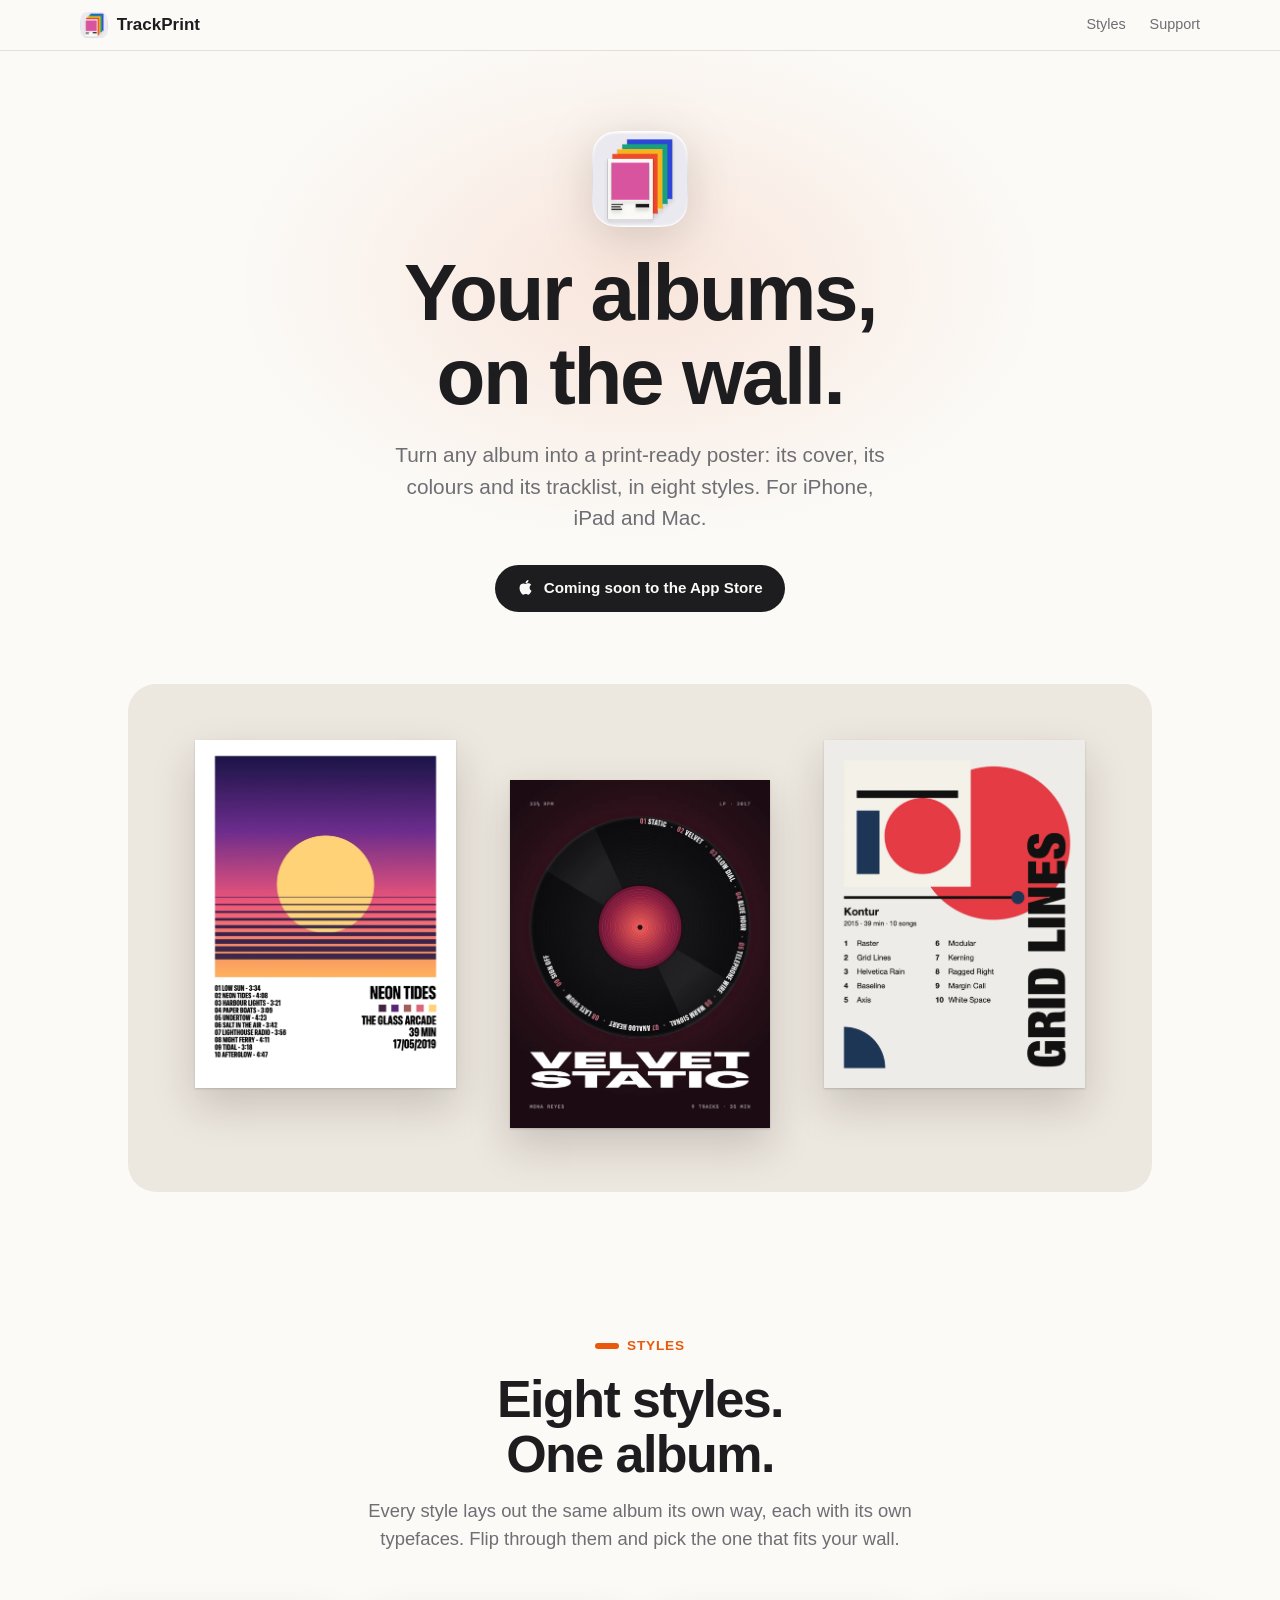
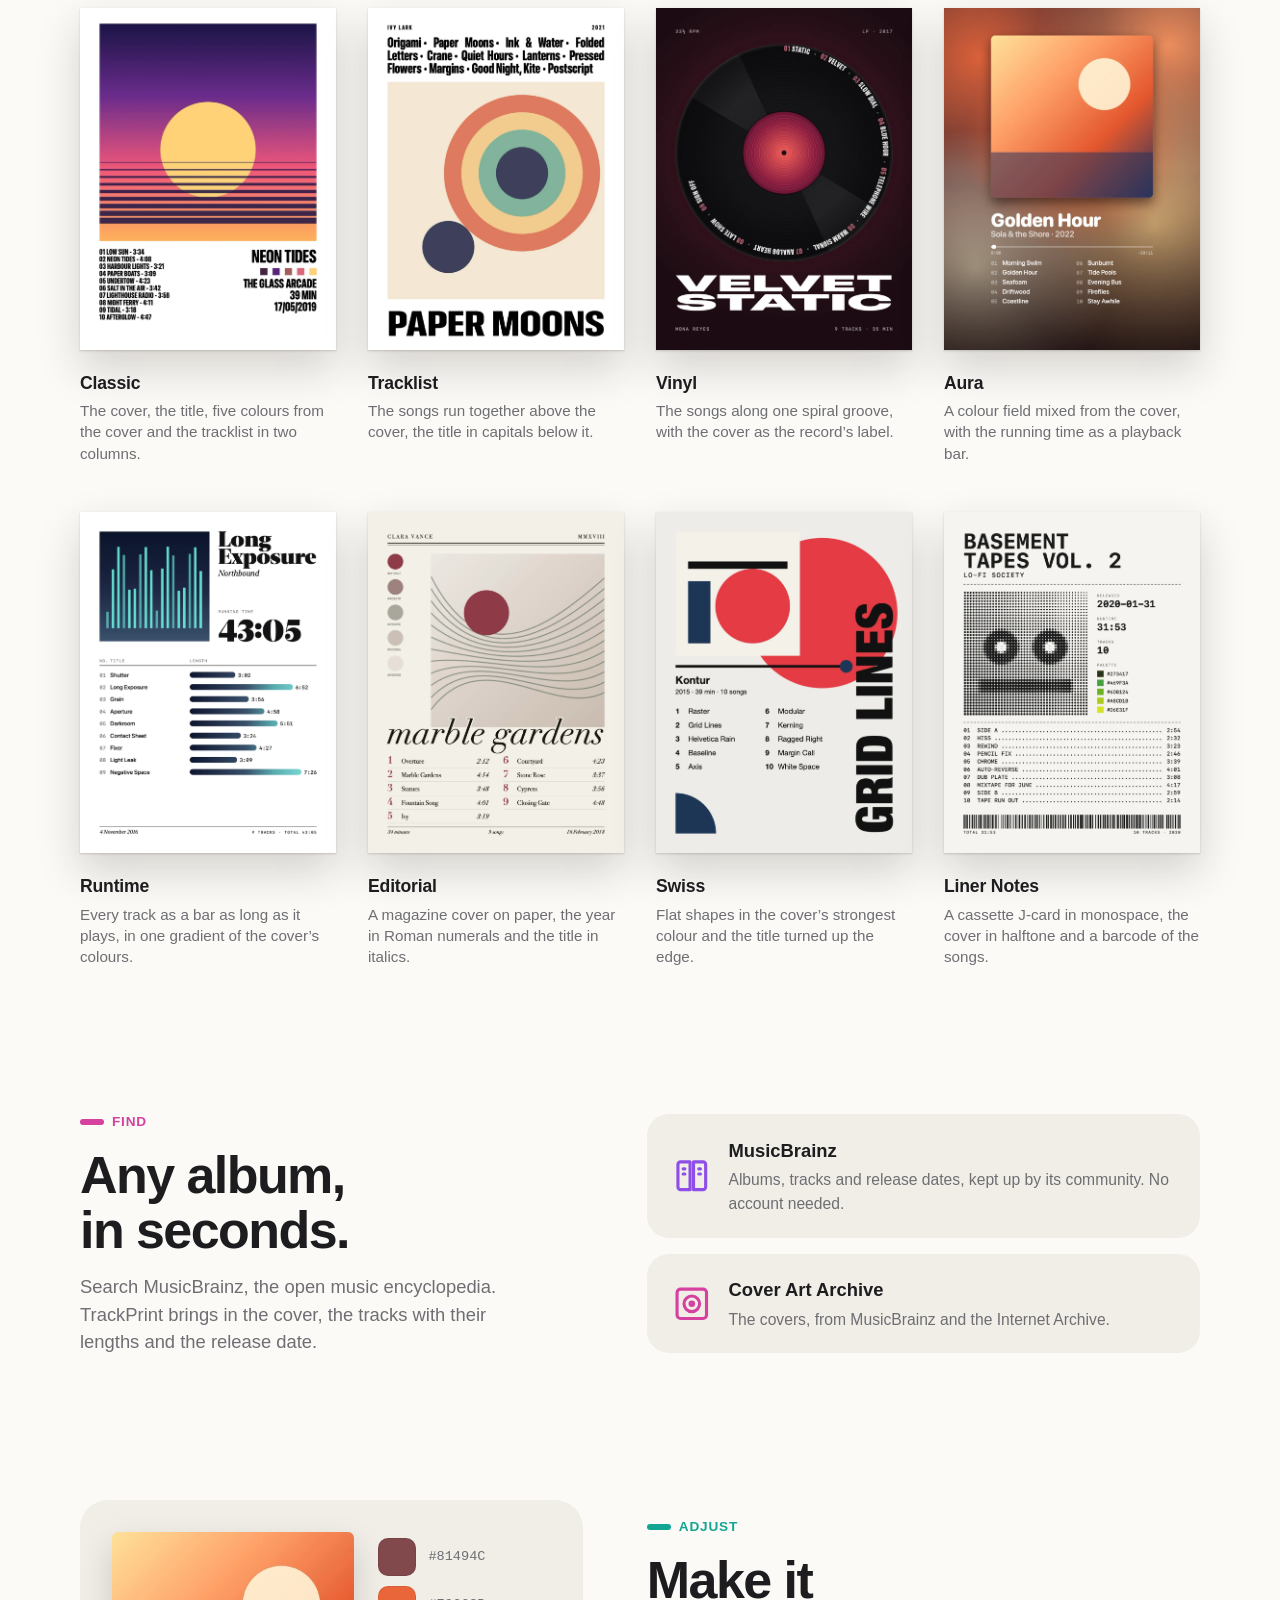
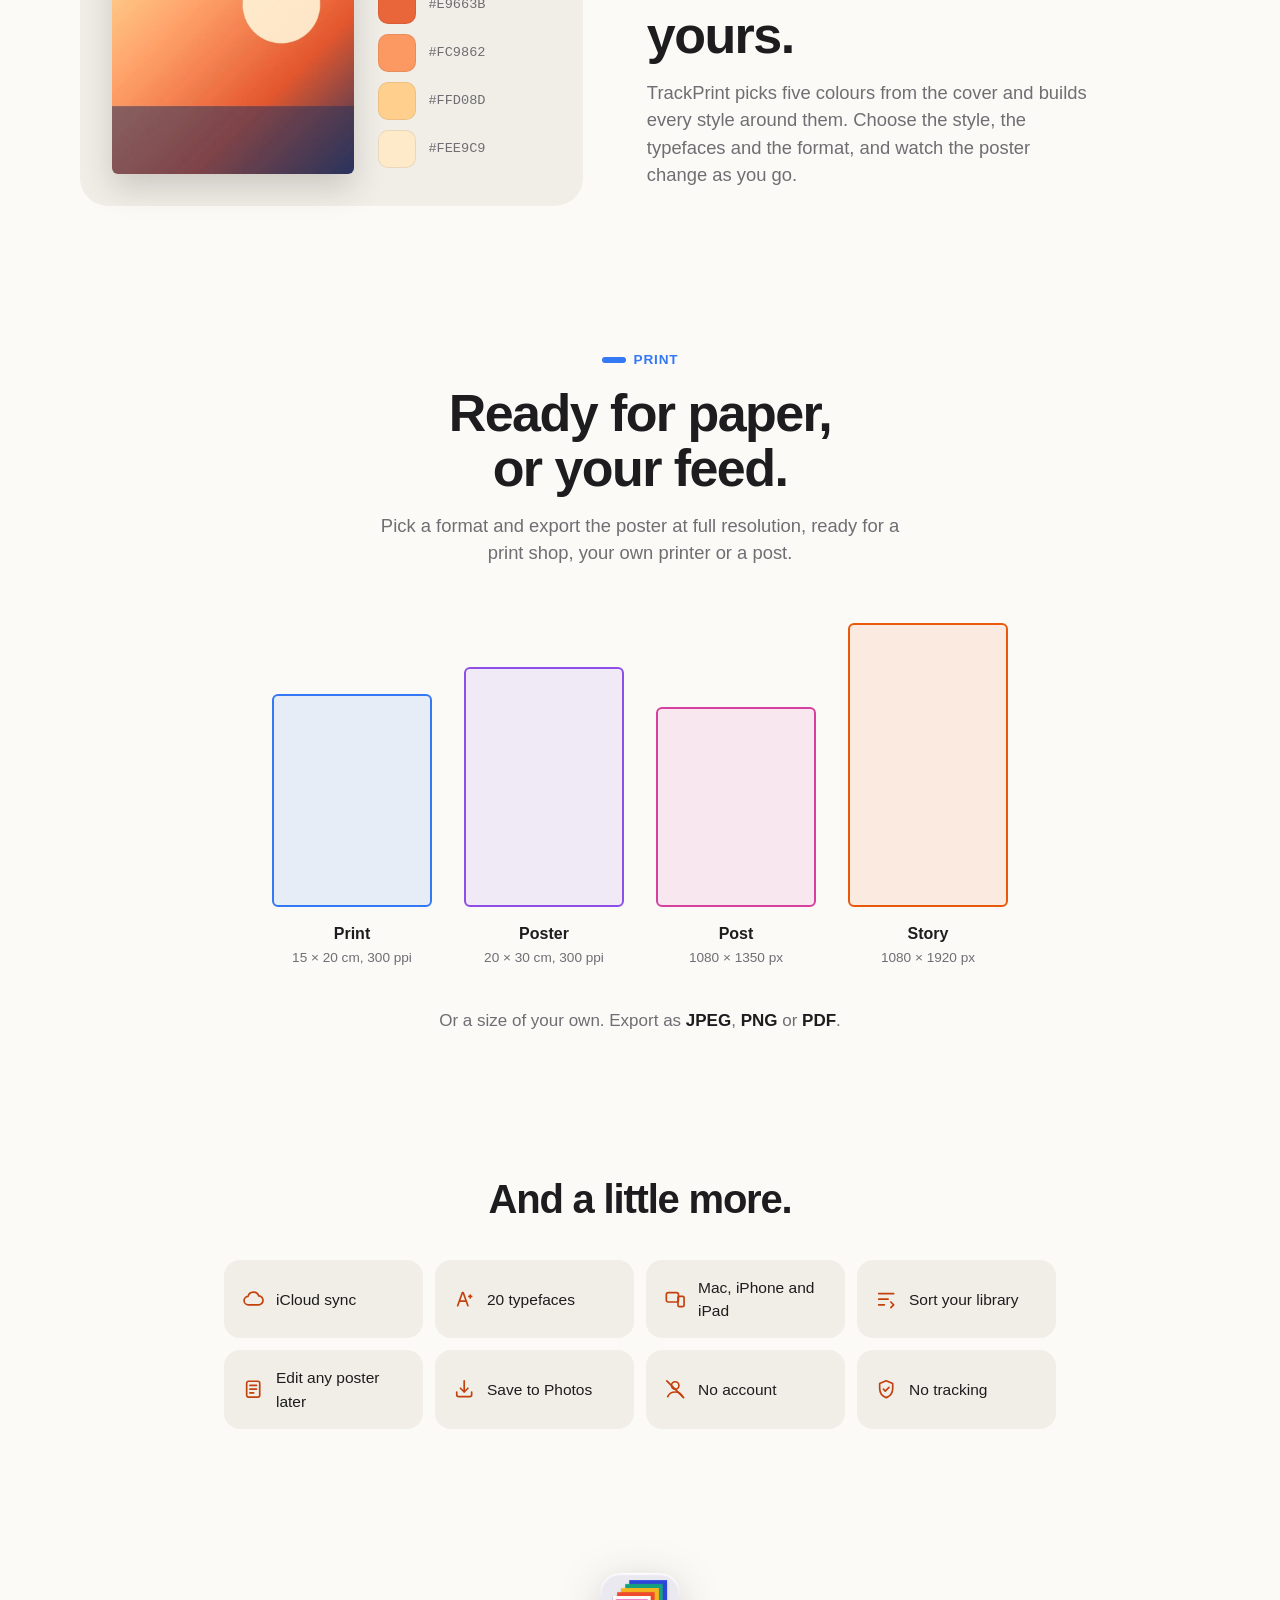
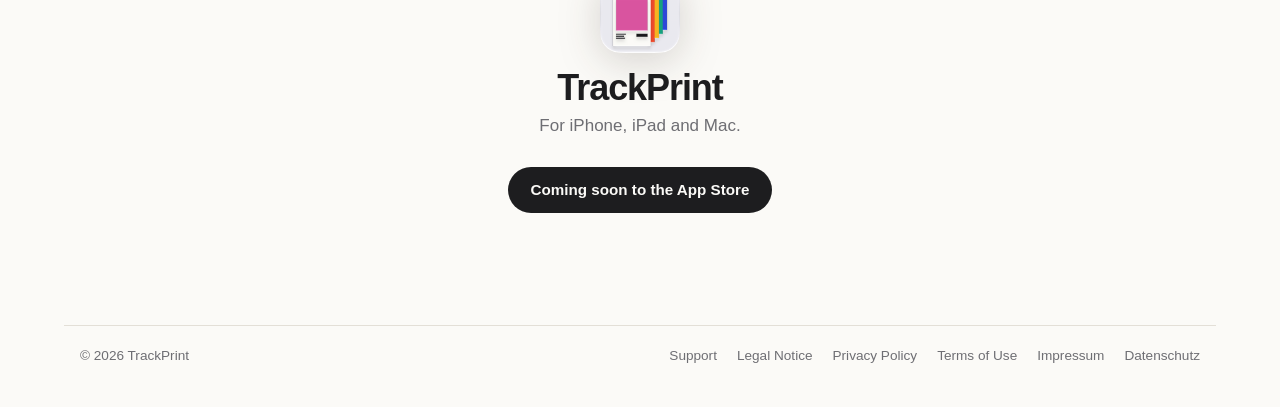
==== index.html @ f02cdf7d "[-] remove Apple Music from the website" ====
<!doctype html>
<html lang="en">
<head>
<meta charset="utf-8">
<meta name="viewport" content="width=device-width, initial-scale=1">
<title>TrackPrint – Album Posters for iPhone, iPad and Mac</title>
<meta name="description" content="TrackPrint turns any album into a print-ready poster: its cover, its colours and its tracklist, in eight styles. For iPhone, iPad and Mac.">
<meta name="theme-color" content="#fbfaf7" media="(prefers-color-scheme: light)">
<meta name="theme-color" content="#0d0c0b" media="(prefers-color-scheme: dark)">
<meta property="og:title" content="TrackPrint – Album Posters">
<meta property="og:description" content="Your favourite albums, on your wall. For iPhone, iPad and Mac.">
<meta property="og:image" content="https://trackprint-music-posters.github.io/trackprint-webpage/images/og-image.jpg">
<meta name="twitter:card" content="summary_large_image">
<link rel="icon" type="image/png" href="favicon.png">
<link rel="apple-touch-icon" href="apple-touch-icon.png">
<link rel="stylesheet" href="style.css">
<script>document.documentElement.classList.add('js');</script>
</head>
<body>
<nav class="topbar">
<div class="topbar-inner">
<a class="brand" href="./"><img src="favicon.png" width="28" height="28" alt="">TrackPrint</a>
<p class="topbar-links">
<a href="#styles">Styles</a>
<a href="support.html">Support</a>
</p>
</div>
</nav>

<header class="hero">
<img class="hero-icon" src="icon-512.png" width="96" height="96" alt="">
<h1>Your albums,<br>on the wall.</h1>
<p class="lede">Turn any album into a print-ready poster: its cover, its colours and its tracklist, in eight styles. For iPhone, iPad and Mac.</p>
<p class="cta"><span class="badge"><svg viewBox="0 0 24 24" aria-hidden="true"><path d="M16.4 12.6c0-2.4 2-3.6 2.1-3.7-1.1-1.7-2.9-1.9-3.5-1.9-1.5-.2-2.9.9-3.7.9-.8 0-1.9-.9-3.2-.8-1.6 0-3.1 1-4 2.4-1.7 3-.4 7.4 1.2 9.8.8 1.2 1.8 2.5 3 2.4 1.2 0 1.7-.8 3.1-.8 1.5 0 1.9.8 3.2.8 1.3 0 2.2-1.2 3-2.4.9-1.4 1.3-2.7 1.3-2.8 0 0-2.5-1-2.5-3.9zM14 5.5c.7-.8 1.1-1.9 1-3-1 0-2.1.7-2.8 1.5-.6.7-1.2 1.8-1 2.9 1 .1 2.1-.6 2.8-1.4z"/></svg>Coming soon to the App Store</span></p>

<div class="wall" aria-label="Three TrackPrint posters on a wall">
<img class="print" src="images/poster-classic.webp" width="1063" height="1417" alt="A Classic poster of the album Neon Tides: the cover, the title, five colours from the cover and the tracklist">
<img class="print" src="images/poster-vinyl.webp" width="1063" height="1417" alt="A Vinyl poster of the album Velvet Static: a record whose groove spells out the songs, the title stretched beneath">
<img class="print" src="images/poster-swiss.webp" width="1063" height="1417" alt="A Swiss poster of the album Grid Lines: flat shapes, the cover and the title turned up the right edge">
</div>
</header>

<main>
<section class="feature wide styles" id="styles" aria-labelledby="styles-title">
<div class="copy reveal">
<p class="eyebrow" style="--c: var(--orange)">Styles</p>
<h2 id="styles-title">Eight styles.<br>One album.</h2>
<p>Every style lays out the same album its own way, each with its own typefaces. Flip through them and pick the one that fits your wall.</p>
</div>
<ul class="reveal">
<li>
<img class="print" src="images/poster-classic.webp" width="1063" height="1417" alt="A Classic poster" loading="lazy">
<h3>Classic</h3>
<p>The cover, the title, five colours from the cover and the tracklist in two columns.</p>
</li>
<li>
<img class="print" src="images/poster-tracklist.webp" width="1063" height="1417" alt="A Tracklist poster" loading="lazy">
<h3>Tracklist</h3>
<p>The songs run together above the cover, the title in capitals below it.</p>
</li>
<li>
<img class="print" src="images/poster-vinyl.webp" width="1063" height="1417" alt="A Vinyl poster" loading="lazy">
<h3>Vinyl</h3>
<p>The songs along one spiral groove, with the cover as the record’s label.</p>
</li>
<li>
<img class="print" src="images/poster-aura.webp" width="1063" height="1417" alt="An Aura poster" loading="lazy">
<h3>Aura</h3>
<p>A colour field mixed from the cover, with the running time as a playback bar.</p>
</li>
<li>
<img class="print" src="images/poster-runtime.webp" width="1063" height="1417" alt="A Runtime poster" loading="lazy">
<h3>Runtime</h3>
<p>Every track as a bar as long as it plays, in one gradient of the cover’s colours.</p>
</li>
<li>
<img class="print" src="images/poster-editorial.webp" width="1063" height="1417" alt="An Editorial poster" loading="lazy">
<h3>Editorial</h3>
<p>A magazine cover on paper, the year in Roman numerals and the title in italics.</p>
</li>
<li>
<img class="print" src="images/poster-swiss.webp" width="1063" height="1417" alt="A Swiss poster" loading="lazy">
<h3>Swiss</h3>
<p>Flat shapes in the cover’s strongest colour and the title turned up the edge.</p>
</li>
<li>
<img class="print" src="images/poster-liner-notes.webp" width="1063" height="1417" alt="A Liner Notes poster" loading="lazy">
<h3>Liner Notes</h3>
<p>A cassette J-card in monospace, the cover in halftone and a barcode of the songs.</p>
</li>
</ul>
</section>

<section class="feature split">
<div class="copy reveal">
<p class="eyebrow" style="--c: var(--pink)">Find</p>
<h2>Any album,<br>in seconds.</h2>
<p>Search MusicBrainz, the open music encyclopedia. TrackPrint brings in the cover, the tracks with their lengths and the release date.</p>
</div>
<div class="sources reveal">
<div class="source" style="--c: var(--purple)">
<svg viewBox="0 0 24 24" aria-hidden="true"><path d="M4 5.5A1.5 1.5 0 0 1 5.5 4H11v16H5.5A1.5 1.5 0 0 1 4 18.5zM13 4h5.5A1.5 1.5 0 0 1 20 5.5v13a1.5 1.5 0 0 1-1.5 1.5H13z"/><path d="M7 8h1M7 11h1M16 8h1M16 11h1"/></svg>
<h3>MusicBrainz</h3>
<p>Albums, tracks and release dates, kept up by its community. No account needed.</p>
</div>
<div class="source" style="--c: var(--pink)">
<svg viewBox="0 0 24 24" aria-hidden="true"><rect x="3.5" y="3.5" width="17" height="17" rx="2"/><circle cx="12" cy="12" r="4.5"/><circle cx="12" cy="12" r="1"/></svg>
<h3>Cover Art Archive</h3>
<p>The covers, from MusicBrainz and the Internet Archive.</p>
</div>
</div>
</section>

<section class="feature split reverse">
<div class="copy reveal">
<p class="eyebrow" style="--c: var(--teal)">Adjust</p>
<h2>Make it<br>yours.</h2>
<p>TrackPrint picks five colours from the cover and builds every style around them. Choose the style, the typefaces and the format, and watch the poster change as you go.</p>
</div>
<div class="palette reveal">
<img src="images/cover-golden-hour.webp" width="720" height="720" alt="The cover of the album Golden Hour: a sun over a sunset gradient" loading="lazy">
<ul aria-label="The five colours picked from the cover">
<li style="--s: #81494C">#81494C</li>
<li style="--s: #E9663B">#E9663B</li>
<li style="--s: #FC9862">#FC9862</li>
<li style="--s: #FFD08D">#FFD08D</li>
<li style="--s: #FEE9C9">#FEE9C9</li>
</ul>
</div>
</section>

<section class="feature wide" aria-labelledby="print-title">
<div class="copy reveal">
<p class="eyebrow" style="--c: var(--blue)">Print</p>
<h2 id="print-title">Ready for paper,<br>or your feed.</h2>
<p>Pick a format and export the poster at full resolution, ready for a print shop, your own printer or a post.</p>
</div>
<ul class="formats reveal">
<li style="--c: var(--blue)"><span class="frame" style="aspect-ratio: 3 / 4"></span><h3>Print</h3><p>15 × 20 cm, 300 ppi</p></li>
<li style="--c: var(--purple)"><span class="frame" style="aspect-ratio: 2 / 3"></span><h3>Poster</h3><p>20 × 30 cm, 300 ppi</p></li>
<li style="--c: var(--pink)"><span class="frame" style="aspect-ratio: 4 / 5"></span><h3>Post</h3><p>1080 × 1350 px</p></li>
<li style="--c: var(--orange)"><span class="frame" style="aspect-ratio: 9 / 16"></span><h3>Story</h3><p>1080 × 1920 px</p></li>
</ul>
<p class="exports reveal">Or a size of your own. Export as <strong>JPEG</strong>, <strong>PNG</strong> or <strong>PDF</strong>.</p>
</section>

<section class="more reveal" aria-labelledby="more-title">
<h2 id="more-title">And a little more.</h2>
<ul>
<li><svg viewBox="0 0 24 24" aria-hidden="true"><path d="M7 18a4.5 4.5 0 0 1-.5-9A6 6 0 0 1 18 8.5a4.5 4.5 0 0 1-.5 9.5z"/></svg>iCloud sync</li>
<li><svg viewBox="0 0 24 24" aria-hidden="true"><path d="M5 19 10 5h1l5 14M7 14h7M17 9h3M18.5 7.5v3"/></svg>20 typefaces</li>
<li><svg viewBox="0 0 24 24" aria-hidden="true"><rect x="2.5" y="5" width="13" height="10" rx="2"/><rect x="15" y="9" width="6.5" height="11" rx="1.5"/></svg>Mac, iPhone and iPad</li>
<li><svg viewBox="0 0 24 24" aria-hidden="true"><path d="M4 6h16M4 12h10M4 18h6"/><path d="m17 15 3 3-3 3"/></svg>Sort your library</li>
<li><svg viewBox="0 0 24 24" aria-hidden="true"><rect x="5" y="3.5" width="14" height="17" rx="2"/><path d="M8.5 8h7M8.5 12h7M8.5 16h4"/></svg>Edit any poster later</li>
<li><svg viewBox="0 0 24 24" aria-hidden="true"><path d="M12 3v12m0 0-4-4m4 4 4-4M4 15v3a2 2 0 0 0 2 2h12a2 2 0 0 0 2-2v-3"/></svg>Save to Photos</li>
<li><svg viewBox="0 0 24 24" aria-hidden="true"><circle cx="12" cy="8" r="4"/><path d="M4 20c1.5-3.5 4.5-5 8-5s6.5 1.5 8 5"/><path d="m3 3 18 18"/></svg>No account</li>
<li><svg viewBox="0 0 24 24" aria-hidden="true"><path d="M12 3 5 6v5c0 4.5 3 8.5 7 10 4-1.5 7-5.5 7-10V6z"/><path d="m9 12 2 2 4-4"/></svg>No tracking</li>
</ul>
</section>

<section class="closing reveal">
<img src="icon-512.png" width="80" height="80" alt="">
<h2>TrackPrint</h2>
<p>For iPhone, iPad and Mac.</p>
<p class="cta"><span class="badge">Coming soon to the App Store</span></p>
</section>
</main>

<footer>
<p>© 2026 TrackPrint</p>
<p>
<a href="support.html">Support</a>
<a href="https://trackprint-music-posters.github.io/trackprint-legal-docs/impressum.en.html">Legal Notice</a>
<a href="https://trackprint-music-posters.github.io/trackprint-legal-docs/datenschutzerklaerung.en.html">Privacy Policy</a>
<a href="https://trackprint-music-posters.github.io/trackprint-legal-docs/nutzungsbedingungen.en.html">Terms of Use</a>
<a href="https://trackprint-music-posters.github.io/trackprint-legal-docs/impressum.de.html" lang="de">Impressum</a>
<a href="https://trackprint-music-posters.github.io/trackprint-legal-docs/datenschutzerklaerung.de.html" lang="de">Datenschutz</a>
</p>
</footer>

<script>
// Fades each section in as it scrolls into view. Without JS everything is
// simply visible; reduced motion is handled in the stylesheet.
if ('IntersectionObserver' in window) {
    const observer = new IntersectionObserver((entries) => {
        for (const entry of entries) {
            if (entry.isIntersecting) {
                entry.target.classList.add('shown');
                observer.unobserve(entry.target);
            }
        }
    }, { rootMargin: '0px 0px -8% 0px' });
    document.querySelectorAll('.reveal').forEach((el) => observer.observe(el));
} else {
    document.querySelectorAll('.reveal').forEach((el) => el.classList.add('shown'));
}
</script>
</body>
</html>
---- style.css ----
:root {
    color-scheme: light dark;
    --text: #1d1d1f;
    --muted: #6e6e73;
    --bg: #fbfaf7;
    --surface: #f1eee8;
    --card: #ffffff;
    --rule: #e3dfd7;
    --accent: #c2410c;
    --accent-text: #ffffff;
    --glow: rgb(236 120 70 / 0.16);
    --bar: rgb(251 250 247 / 0.72);
    --wall: #ece7df;
    --shadow: rgb(40 30 20 / 0.18);
    --green: #248a3d;
    --red: #e5484d;
    --orange: #e8590c;
    --pink: #d6409f;
    --blue: #3478f6;
    --teal: #12a594;
    --purple: #8e4ee8;
}

@media (prefers-color-scheme: dark) {
    :root {
        --text: #f5f5f7;
        --muted: #9a9aa0;
        --bg: #0d0c0b;
        --surface: #1b1a18;
        --card: #232220;
        --rule: #2d2b28;
        --accent: #ff8a4c;
        --accent-text: #1a0d05;
        --glow: rgb(255 138 76 / 0.14);
        --bar: rgb(13 12 11 / 0.72);
        --wall: #181715;
        --shadow: rgb(0 0 0 / 0.55);
        --green: #3dd168;
    }
}

* {
    box-sizing: border-box;
}

html {
    -webkit-text-size-adjust: 100%;
    scroll-behavior: smooth;
    scroll-padding-top: 4rem;
}

body {
    margin: 0;
    background: var(--bg);
    color: var(--text);
    font: 17px/1.5 -apple-system, BlinkMacSystemFont, "SF Pro Text", "Helvetica Neue", Helvetica,
        Arial, sans-serif;
    -webkit-font-smoothing: antialiased;
    overflow-wrap: break-word;
    overflow-x: clip;
}

a {
    color: var(--accent);
    text-decoration: none;
}

a:hover {
    text-decoration: underline;
}

img {
    max-width: 100%;
    height: auto;
}

h1,
h2 {
    font-family: -apple-system, BlinkMacSystemFont, "SF Pro Display", "Helvetica Neue", Helvetica,
        Arial, sans-serif;
    letter-spacing: -0.03em;
    line-height: 1.05;
    font-weight: 700;
}

/* Top bar */

.topbar {
    position: sticky;
    top: 0;
    z-index: 10;
    background: var(--bar);
    -webkit-backdrop-filter: saturate(180%) blur(20px);
    backdrop-filter: saturate(180%) blur(20px);
    border-bottom: 1px solid var(--rule);
}

.topbar-inner {
    max-width: 72rem;
    margin: 0 auto;
    padding: 0.7rem 16px;
    display: flex;
    align-items: center;
    justify-content: space-between;
}

.brand {
    display: flex;
    align-items: center;
    gap: 0.55rem;
    color: var(--text);
    font-weight: 600;
}

.brand:hover {
    text-decoration: none;
}

.topbar-links {
    display: flex;
    gap: 1.5rem;
    margin: 0;
    font-size: 0.9rem;
}

.topbar-links a {
    color: var(--muted);
}

.topbar-links a:hover {
    color: var(--text);
    text-decoration: none;
}

/* Hero */

.hero {
    position: relative;
    text-align: center;
    padding: 5rem 16px 0;
    max-width: 72rem;
    margin: 0 auto;
}

.hero::before {
    content: "";
    position: absolute;
    inset: -4rem 0 auto;
    height: 46rem;
    background: radial-gradient(50% 50% at 50% 40%, var(--glow), transparent 70%);
    z-index: -1;
    pointer-events: none;
}

.hero-icon {
    display: block;
    margin: 0 auto 1.5rem;
    width: 96px;
    height: 96px;
    filter: drop-shadow(0 10px 24px var(--shadow));
}

.hero h1 {
    font-size: clamp(2.6rem, 8vw, 5rem);
    margin: 0;
}

.lede {
    max-width: 32rem;
    margin: 1.25rem auto 0;
    font-size: clamp(1.1rem, 2.4vw, 1.3rem);
    color: var(--muted);
}

.cta {
    margin: 2rem 0 0;
}

.badge {
    display: inline-flex;
    align-items: center;
    gap: 0.5rem;
    padding: 0.75rem 1.4rem;
    border-radius: 999px;
    background: var(--text);
    color: var(--bg);
    font-weight: 600;
    font-size: 0.95rem;
}

.badge svg {
    width: 1.15rem;
    height: 1.15rem;
    fill: currentColor;
    margin-top: -2px;
}

/* A poster as a print: a thin paper edge and a shadow on the wall. */

.print {
    display: block;
    width: 100%;
    aspect-ratio: 3 / 4;
    box-shadow: 0 1px 2px var(--shadow), 0 18px 40px var(--shadow);
}

/* The hero's wall: three posters hung side by side. */

.wall {
    position: relative;
    margin: 4.5rem auto 0;
    max-width: 64rem;
    padding: 3.5rem 6% 4rem;
    border-radius: 28px;
    background: var(--wall);
    display: grid;
    grid-template-columns: repeat(3, 1fr);
    gap: 6%;
    align-items: start;
}

.wall .print:nth-child(2) {
    margin-top: 2.5rem;
}

/* Sections */

main {
    max-width: 72rem;
    margin: 0 auto;
    padding: 0 16px;
}

.feature {
    padding: 9rem 0 0;
}

.copy h2 {
    font-size: clamp(2rem, 5vw, 3.25rem);
    margin: 0;
}

.copy p {
    margin: 1rem 0 0;
    font-size: 1.15rem;
    color: var(--muted);
    max-width: 28rem;
}

.copy .eyebrow {
    display: flex;
    align-items: center;
    gap: 0.5rem;
    margin: 0 0 1rem;
    font-size: 0.85rem;
    font-weight: 600;
    letter-spacing: 0.06em;
    text-transform: uppercase;
    color: var(--c);
}

.eyebrow::before {
    content: "";
    width: 1.5rem;
    height: 0.4rem;
    border-radius: 999px;
    background: var(--c);
}

.split {
    display: grid;
    grid-template-columns: 1fr 1.1fr;
    align-items: center;
    gap: 4rem;
}

.split.reverse .copy {
    order: 2;
}

.wide {
    text-align: center;
}

.wide .copy p {
    max-width: 34rem;
    margin-left: auto;
    margin-right: auto;
}

.wide .eyebrow {
    justify-content: center;
}

/* Styles: every style as a poster, with its name and what it is. */

.styles ul {
    list-style: none;
    margin: 3.5rem 0 0;
    padding: 0;
    display: grid;
    grid-template-columns: repeat(4, 1fr);
    gap: 3rem 2rem;
    text-align: left;
}

.styles h3 {
    margin: 1.25rem 0 0.25rem;
    font-size: 1.1rem;
    letter-spacing: -0.01em;
}

.styles li p {
    margin: 0;
    color: var(--muted);
    font-size: 0.95rem;
    line-height: 1.4;
}

/* Find: where the albums and their covers come from, as cards. */

.sources {
    display: grid;
    gap: 1rem;
}

.source {
    display: grid;
    grid-template-columns: auto 1fr;
    gap: 0.25rem 1rem;
    align-items: center;
    padding: 1.4rem 1.5rem;
    border-radius: 22px;
    background: var(--surface);
}

.source svg {
    grid-row: span 2;
    width: 2.6rem;
    height: 2.6rem;
    fill: none;
    stroke: var(--c);
    stroke-width: 1.8;
    stroke-linecap: round;
    stroke-linejoin: round;
}

.source h3 {
    margin: 0;
    font-size: 1.15rem;
}

.source p {
    margin: 0;
    color: var(--muted);
    font-size: 0.98rem;
}

/* Colours: a cover and the five swatches picked from it. */

.palette {
    display: grid;
    grid-template-columns: 1.4fr 1fr;
    gap: 1.5rem;
    align-items: center;
    padding: 2rem;
    border-radius: 28px;
    background: var(--surface);
}

.palette img {
    display: block;
    width: 100%;
    border-radius: 6px;
    box-shadow: 0 14px 32px var(--shadow);
}

.palette ul {
    list-style: none;
    margin: 0;
    padding: 0;
    display: grid;
    gap: 0.6rem;
}

.palette li {
    display: flex;
    align-items: center;
    gap: 0.75rem;
    font: 0.85rem/1 ui-monospace, "SF Mono", Menlo, monospace;
    color: var(--muted);
}

.palette li::before {
    content: "";
    width: 2.4rem;
    height: 2.4rem;
    border-radius: 10px;
    background: var(--s);
    box-shadow: inset 0 0 0 1px rgb(0 0 0 / 0.08);
}

/* Print: the formats as outlines at their real proportions. */

.formats {
    list-style: none;
    margin: 3.5rem auto 0;
    padding: 0;
    max-width: 52rem;
    display: flex;
    justify-content: center;
    align-items: flex-end;
    gap: 2rem;
}

.formats li {
    flex: 1;
    max-width: 10rem;
    text-align: center;
}

.formats .frame {
    display: block;
    width: 100%;
    border: 2px solid var(--c);
    border-radius: 6px;
    background: color-mix(in srgb, var(--c) 10%, transparent);
}

.formats h3 {
    margin: 0.9rem 0 0.15rem;
    font-size: 1rem;
}

.formats p {
    margin: 0;
    font-size: 0.85rem;
    color: var(--muted);
}

.exports {
    margin: 2.5rem 0 0;
    color: var(--muted);
}

.exports strong {
    color: var(--text);
}

/* And more */

.more {
    padding: 9rem 0 0;
    text-align: center;
}

.more h2 {
    font-size: clamp(1.8rem, 4vw, 2.5rem);
    margin: 0 0 2.5rem;
}

.more ul {
    list-style: none;
    margin: 0 auto;
    padding: 0;
    max-width: 52rem;
    display: grid;
    grid-template-columns: repeat(4, 1fr);
    gap: 0.75rem;
}

.more li {
    display: flex;
    align-items: center;
    gap: 0.75rem;
    padding: 1rem 1.1rem;
    border-radius: 16px;
    background: var(--surface);
    font-weight: 500;
    font-size: 0.97rem;
    text-align: left;
}

.more svg {
    flex: none;
    width: 1.4rem;
    height: 1.4rem;
    fill: none;
    stroke: var(--accent);
    stroke-width: 1.8;
    stroke-linecap: round;
    stroke-linejoin: round;
}

/* Closing */

.closing {
    text-align: center;
    padding: 9rem 0 7rem;
}

.closing img {
    display: block;
    margin: 0 auto 1rem;
    filter: drop-shadow(0 8px 20px var(--shadow));
}

.closing h2 {
    font-size: 2.25rem;
    margin: 0;
}

.closing p {
    margin: 0.4rem 0 0;
    color: var(--muted);
}

.closing .cta {
    margin-top: 1.75rem;
}

/* Scroll reveal */

.js .reveal {
    opacity: 0;
    transform: translateY(28px);
    transition: opacity 0.8s ease, transform 0.8s cubic-bezier(0.2, 0.7, 0.2, 1);
}

.js .reveal.shown {
    opacity: 1;
    transform: none;
}

@media (prefers-reduced-motion: reduce) {
    html {
        scroll-behavior: auto;
    }

    .js .reveal {
        opacity: 1;
        transform: none;
        transition: none;
    }
}

/* Narrow screens */

@media (max-width: 900px) {
    .styles ul {
        grid-template-columns: repeat(2, 1fr);
        gap: 2.5rem 1.25rem;
    }

    .more ul {
        grid-template-columns: repeat(2, 1fr);
    }
}

@media (max-width: 760px) {
    .hero {
        padding-top: 3.5rem;
    }

    .wall {
        margin-top: 3rem;
        padding: 2rem 5% 2.5rem;
        gap: 5%;
        border-radius: 20px;
    }

    .wall .print:nth-child(2) {
        margin-top: 1.25rem;
    }

    .feature {
        padding-top: 6rem;
    }

    .split {
        grid-template-columns: 1fr;
        gap: 3rem;
        text-align: center;
    }

    .split .copy p {
        margin-left: auto;
        margin-right: auto;
    }

    .split .eyebrow {
        justify-content: center;
    }

    .split.reverse .copy {
        order: 0;
    }

    .source,
    .palette {
        text-align: left;
    }

    .palette {
        padding: 1.25rem;
        gap: 1rem;
    }

    .formats {
        gap: 0.9rem;
    }

    .more {
        padding-top: 6rem;
    }

    .closing {
        padding: 6rem 0 5rem;
    }
}

/* Footer */

footer {
    max-width: 72rem;
    margin: 0 auto;
    display: flex;
    flex-wrap: wrap;
    justify-content: space-between;
    gap: 0.5rem 1.5rem;
    border-top: 1px solid var(--rule);
    padding: 1.25rem 16px 2.5rem;
    font-size: 0.85rem;
    color: var(--muted);
}

footer p {
    margin: 0;
    display: flex;
    flex-wrap: wrap;
    gap: 0.25rem 1.25rem;
}

footer a {
    color: var(--muted);
}

footer a:hover {
    color: var(--text);
}

/* Support page */

main.narrow {
    max-width: 38rem;
    padding-top: 1.5rem;
    padding-bottom: 4rem;
}

nav.back {
    font-size: 0.9rem;
    margin-bottom: 2rem;
}

main.narrow h1 {
    font-size: 2.2rem;
    margin: 0 0 0.5rem;
}

main.narrow h2 {
    font-size: 1.5rem;
    margin: 3rem 0 1rem;
}

.lede-left {
    color: var(--muted);
    margin: 0 0 1.5rem;
}

.faq details {
    border-bottom: 1px solid var(--rule);
}

.faq details:first-child {
    border-top: 1px solid var(--rule);
}

.faq summary {
    cursor: pointer;
    padding: 0.9rem 1.75rem 0.9rem 0;
    font-weight: 600;
    list-style: none;
    position: relative;
}

.faq summary::-webkit-details-marker {
    display: none;
}

.faq summary::after {
    content: "+";
    position: absolute;
    right: 0.25rem;
    top: 0.8rem;
    color: var(--muted);
    font-weight: 400;
    font-size: 1.2rem;
}

.faq details[open] summary::after {
    content: "−";
}

.faq details p {
    margin: 0 0 1.1rem;
    color: var(--muted);
}

form label {
    display: block;
    font-weight: 600;
    font-size: 0.95rem;
    margin: 1.25rem 0 0.4rem;
}

form input[type="text"],
form textarea {
    display: block;
    width: 100%;
    font: inherit;
    color: var(--text);
    background: var(--surface);
    border: 1px solid var(--rule);
    border-radius: 10px;
    padding: 0.6rem 0.75rem;
}

form input[type="text"]:focus,
form textarea:focus {
    outline: 2px solid var(--accent);
    outline-offset: -1px;
}

form textarea {
    resize: vertical;
}

.hint {
    margin: 0.5rem 0 0;
    font-size: 0.85rem;
    color: var(--muted);
}

.segmented {
    display: inline-flex;
    border: 0;
    padding: 3px;
    margin: 0;
    background: var(--surface);
    border-radius: 10px;
}

.segmented legend {
    position: absolute;
    width: 1px;
    height: 1px;
    overflow: hidden;
    clip: rect(0 0 0 0);
}

.segmented label {
    margin: 0;
    padding: 0.4rem 1rem;
    border-radius: 8px;
    font-weight: 500;
    cursor: pointer;
}

.segmented input {
    position: absolute;
    opacity: 0;
}

.segmented label:has(input:checked) {
    background: var(--card);
    box-shadow: 0 1px 3px rgb(0 0 0 / 0.15);
}

.segmented label:has(input:focus-visible) {
    outline: 2px solid var(--accent);
}

.trap {
    position: absolute;
    left: -10000px;
}

#status {
    min-height: 1.5rem;
    margin: 1.25rem 0 0.75rem;
    font-size: 0.95rem;
    color: var(--muted);
}

#status.error {
    color: var(--red);
}

#status.ok {
    color: var(--green);
}

form button {
    font: inherit;
    font-weight: 600;
    color: var(--accent-text);
    background: var(--accent);
    border: 0;
    border-radius: 999px;
    padding: 0.6rem 1.75rem;
    cursor: pointer;
}

form button:disabled {
    opacity: 0.5;
    cursor: default;
}
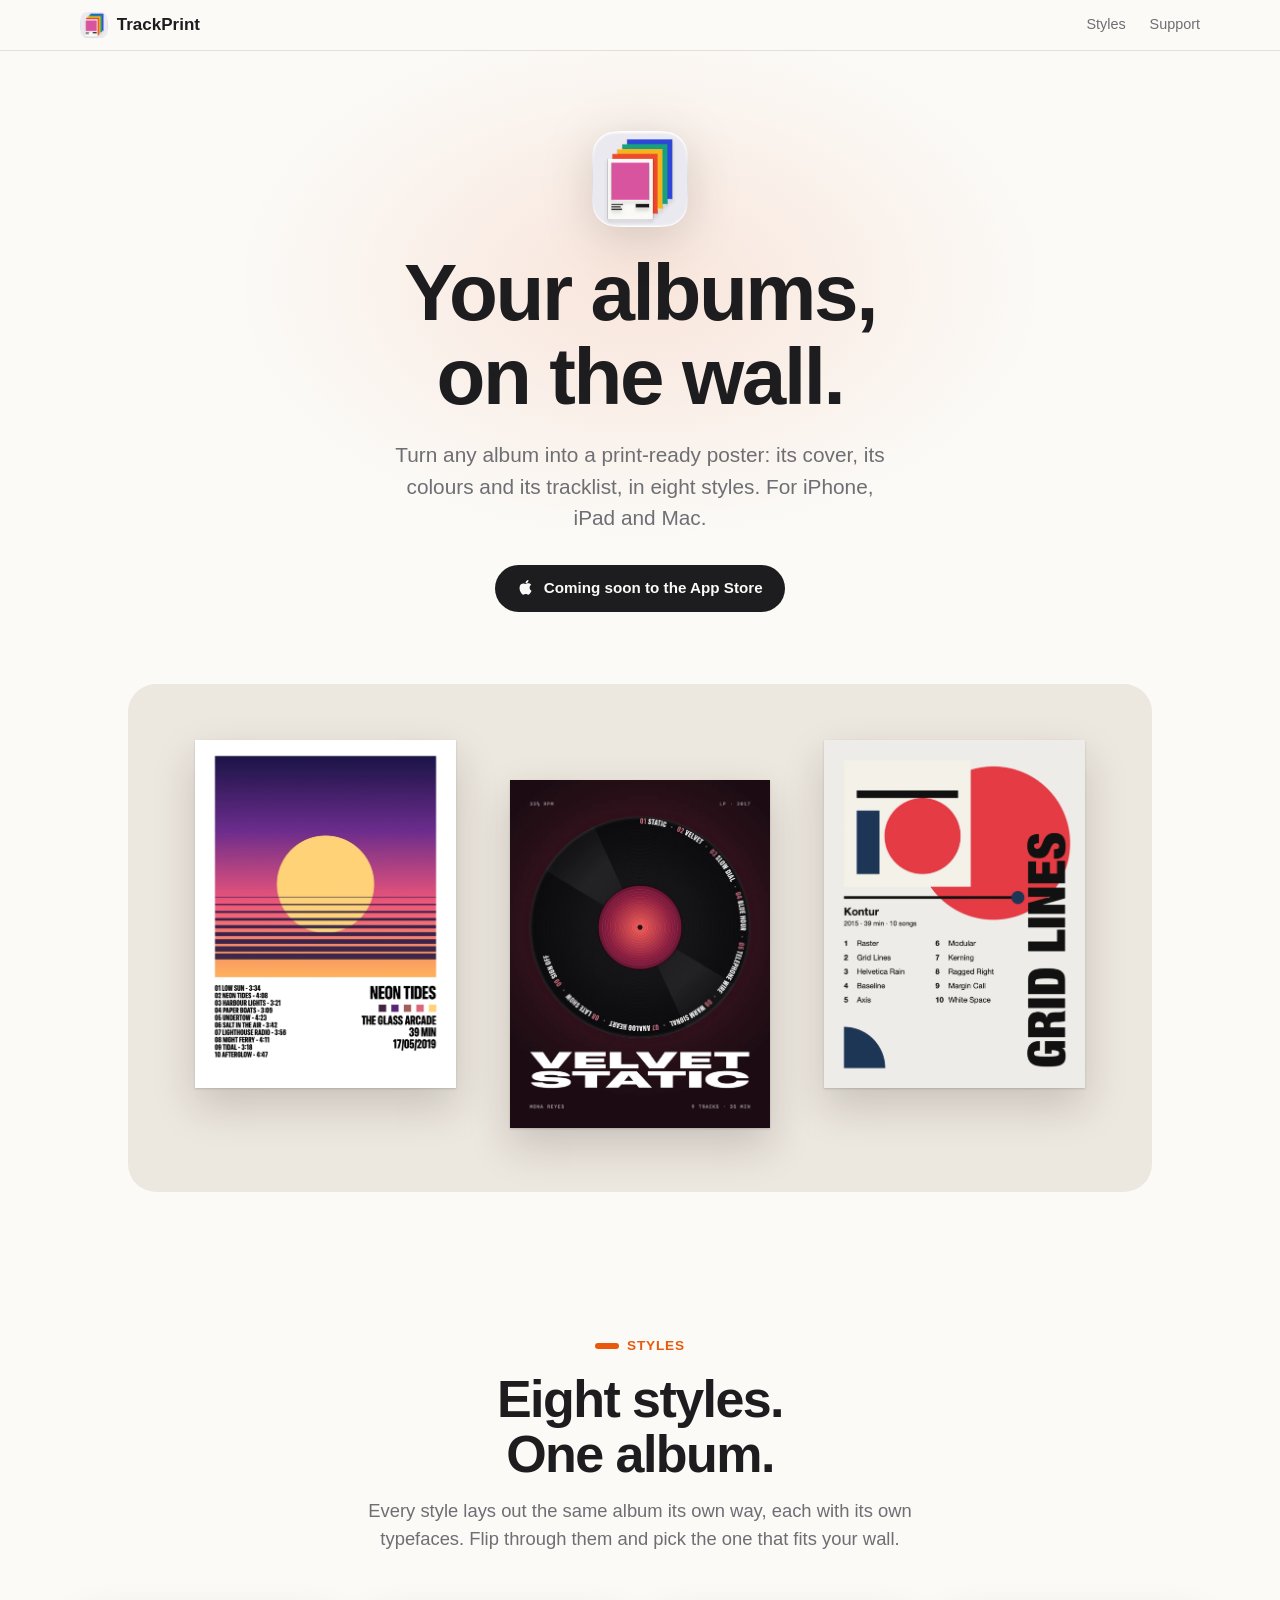
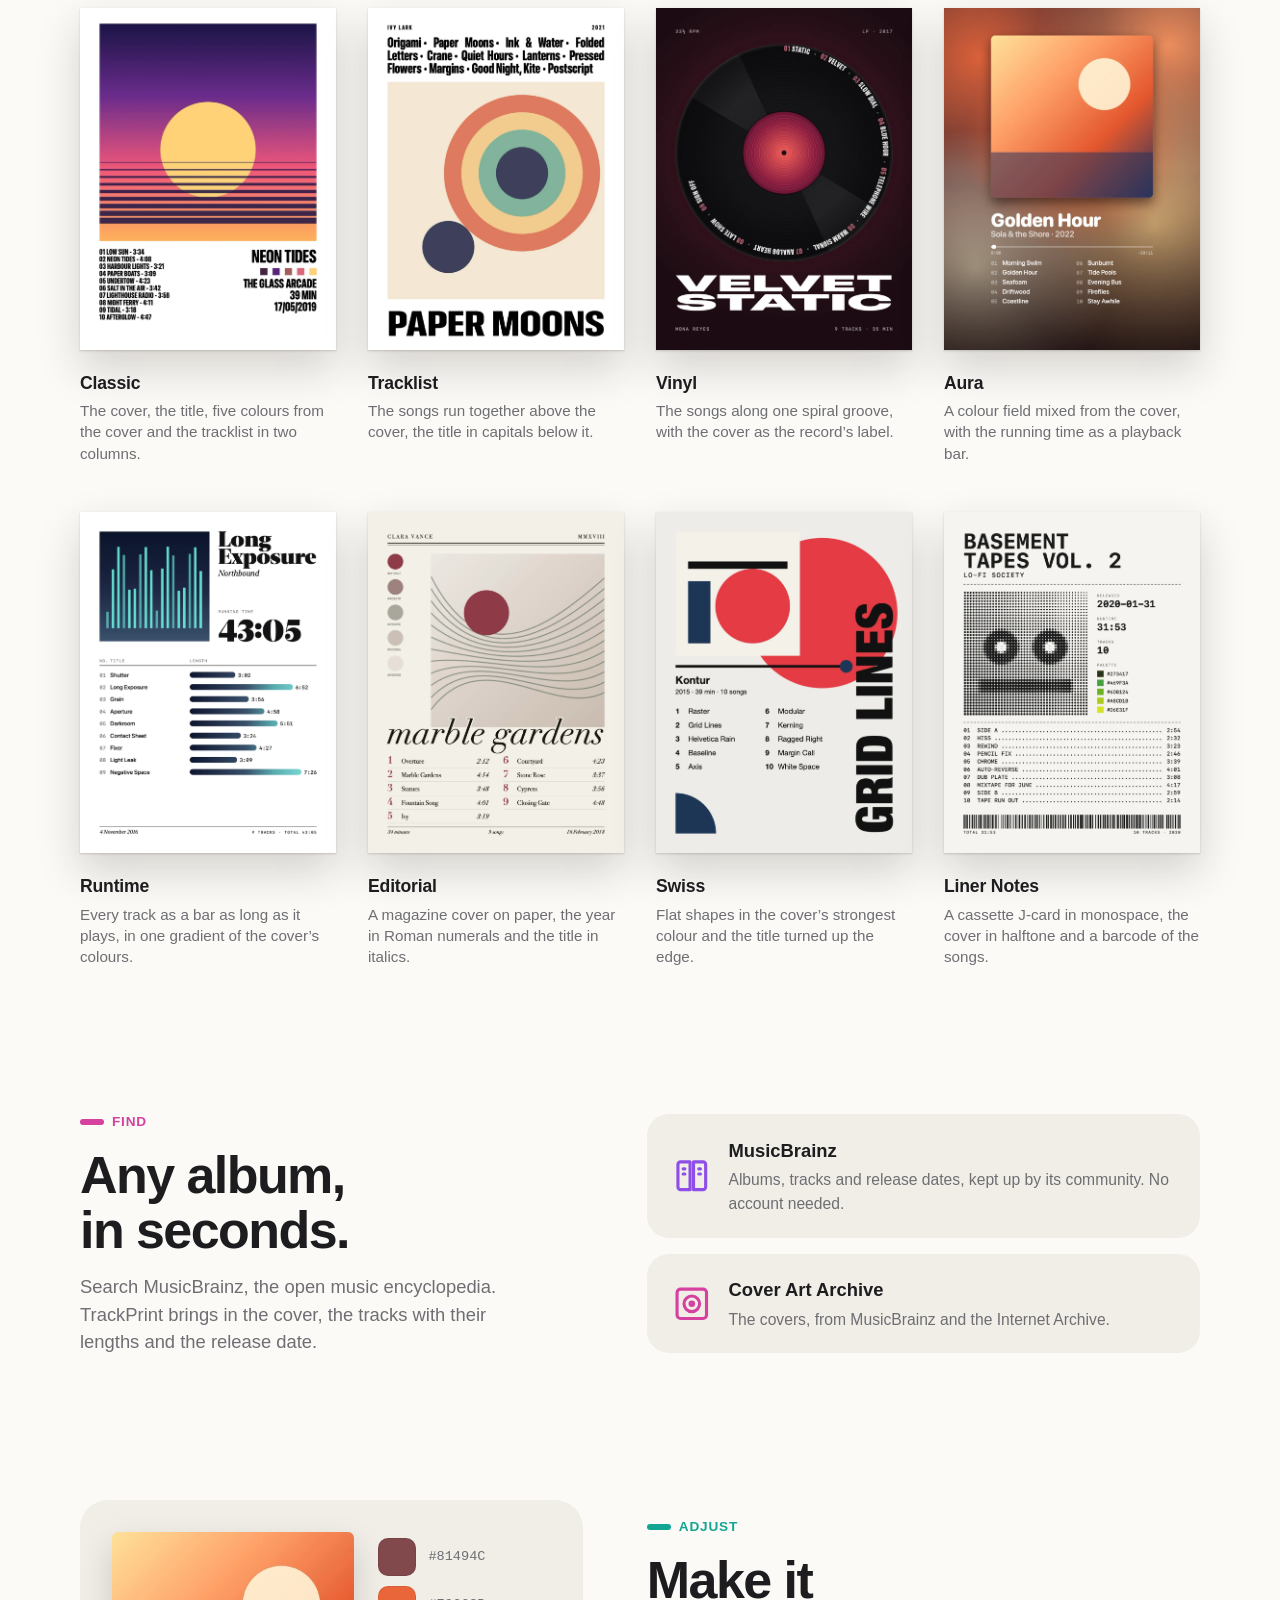
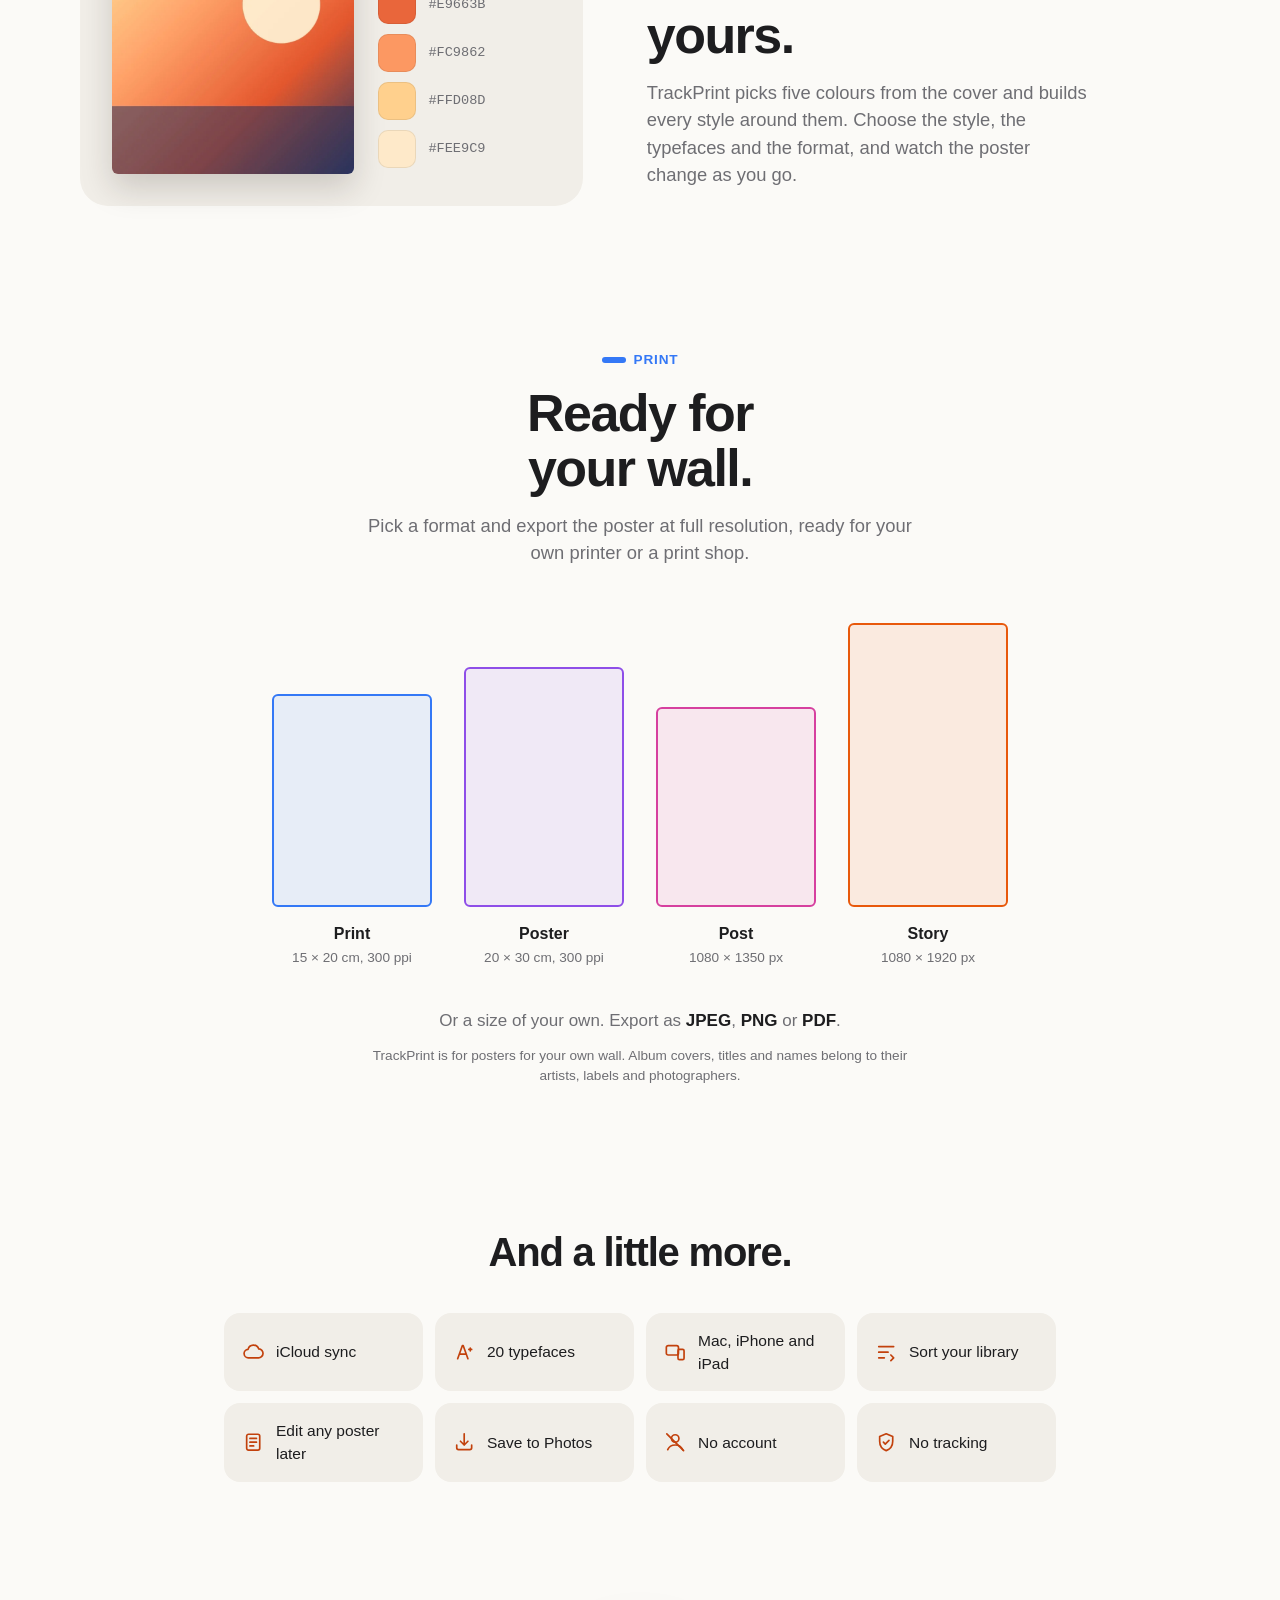
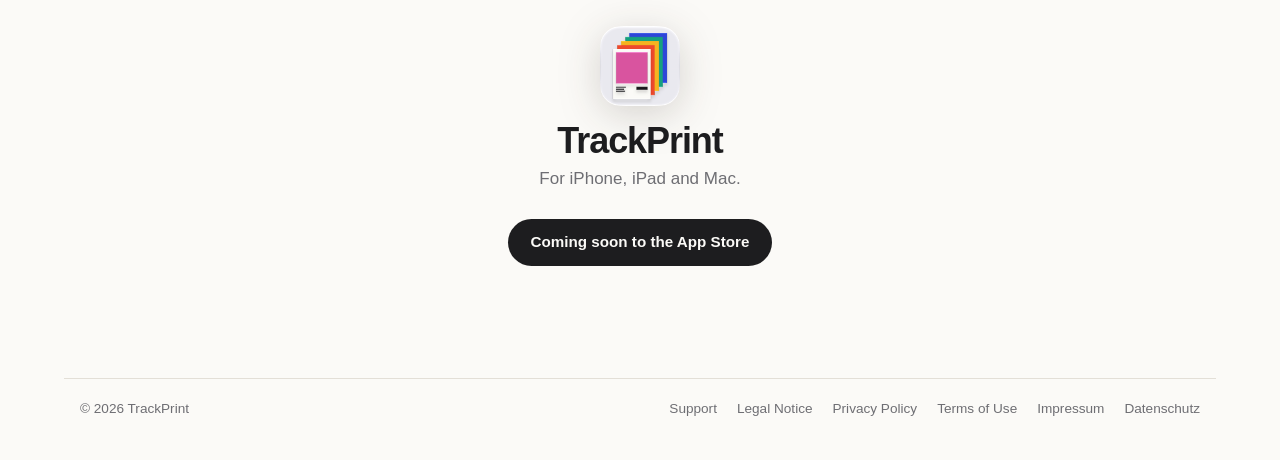
==== commit 2e7b29be: "[#] word the website for posters on your own wall" ====
--- a/index.html
+++ b/index.html
@@ -132,8 +132,8 @@
 <section class="feature wide" aria-labelledby="print-title">
 <div class="copy reveal">
 <p class="eyebrow" style="--c: var(--blue)">Print</p>
-<h2 id="print-title">Ready for paper,<br>or your feed.</h2>
-<p>Pick a format and export the poster at full resolution, ready for a print shop, your own printer or a post.</p>
+<h2 id="print-title">Ready for<br>your wall.</h2>
+<p>Pick a format and export the poster at full resolution, ready for your own printer or a print shop.</p>
 </div>
 <ul class="formats reveal">
 <li style="--c: var(--blue)"><span class="frame" style="aspect-ratio: 3 / 4"></span><h3>Print</h3><p>15 × 20 cm, 300 ppi</p></li>
@@ -142,6 +142,7 @@
 <li style="--c: var(--orange)"><span class="frame" style="aspect-ratio: 9 / 16"></span><h3>Story</h3><p>1080 × 1920 px</p></li>
 </ul>
 <p class="exports reveal">Or a size of your own. Export as <strong>JPEG</strong>, <strong>PNG</strong> or <strong>PDF</strong>.</p>
+<p class="fineprint reveal">TrackPrint is for posters for your own wall. Album covers, titles and names belong to their artists, labels and photographers.</p>
 </section>
 
 <section class="more reveal" aria-labelledby="more-title">
--- a/style.css
+++ b/style.css
@@ -447,6 +447,13 @@
     color: var(--text);
 }
 
+.fineprint {
+    margin: 0.75rem auto 0;
+    max-width: 34rem;
+    font-size: 0.85rem;
+    color: var(--muted);
+}
+
 /* And more */
 
 .more {
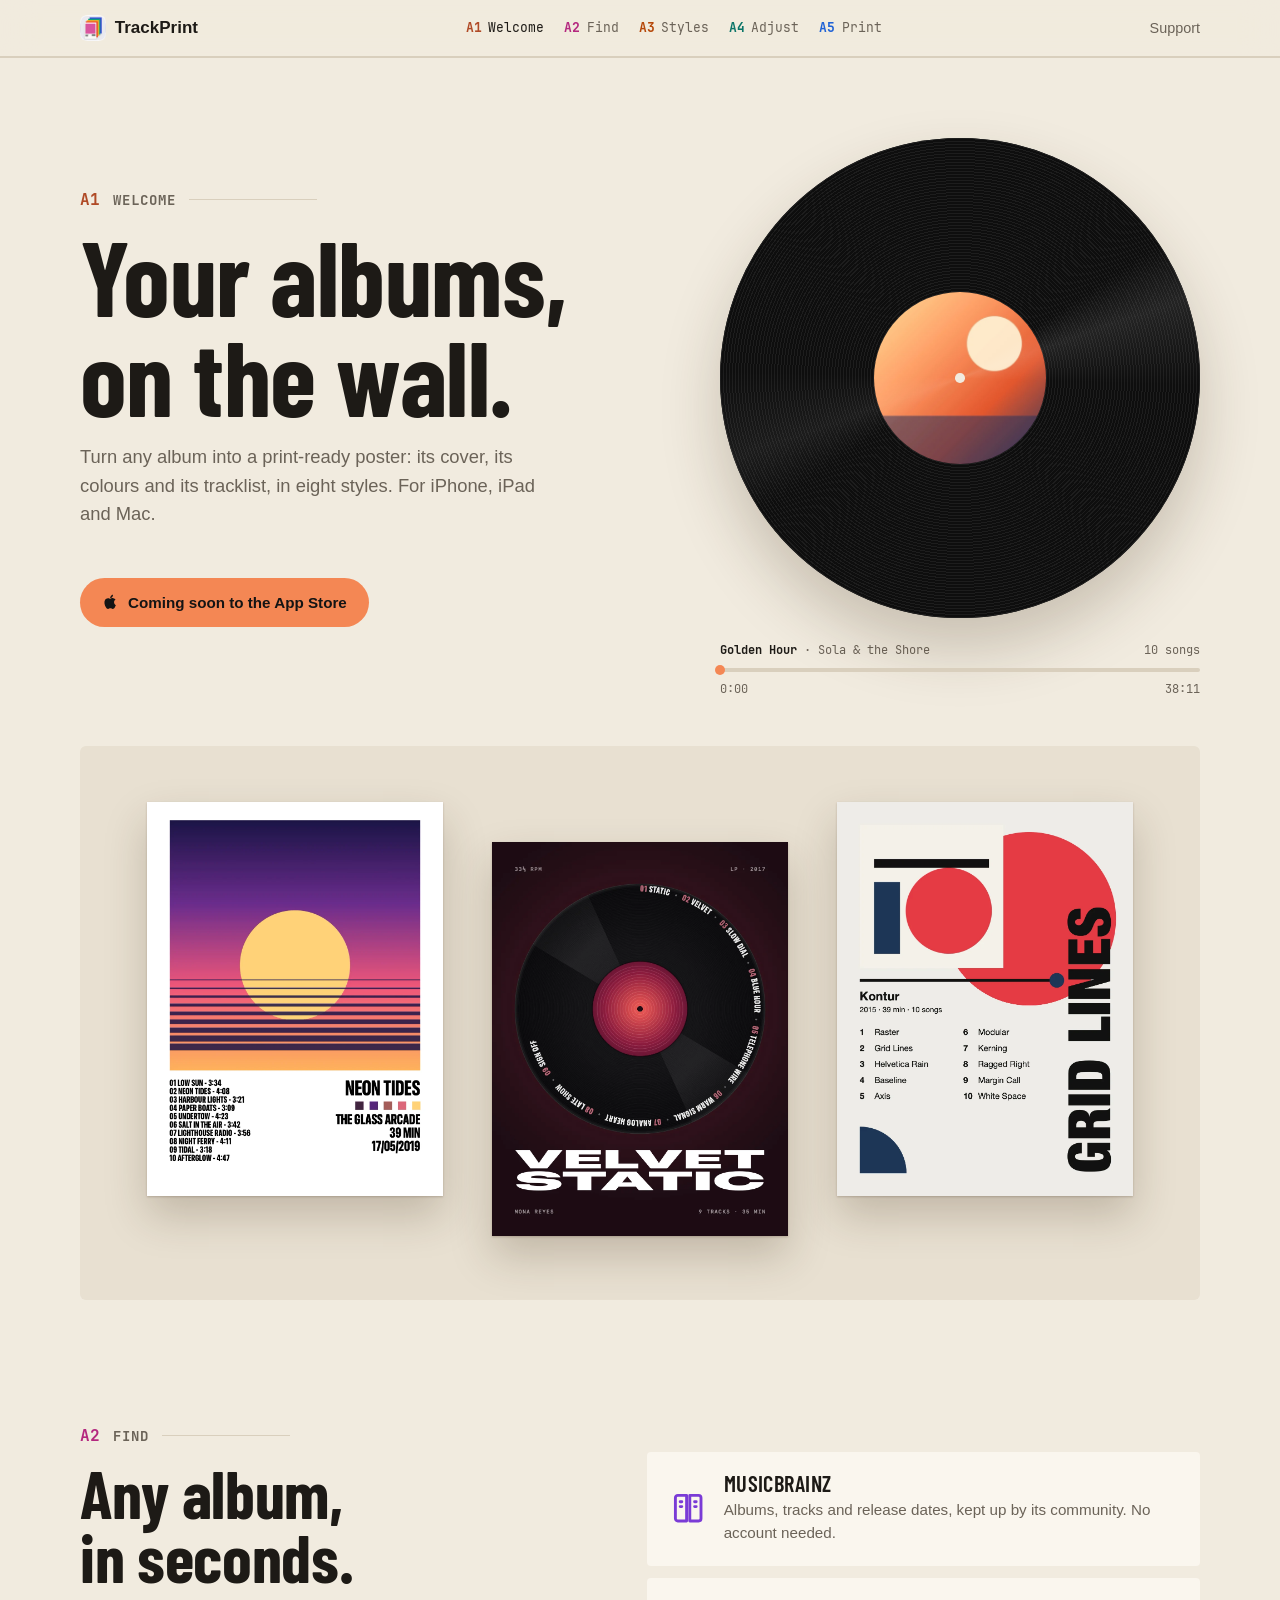
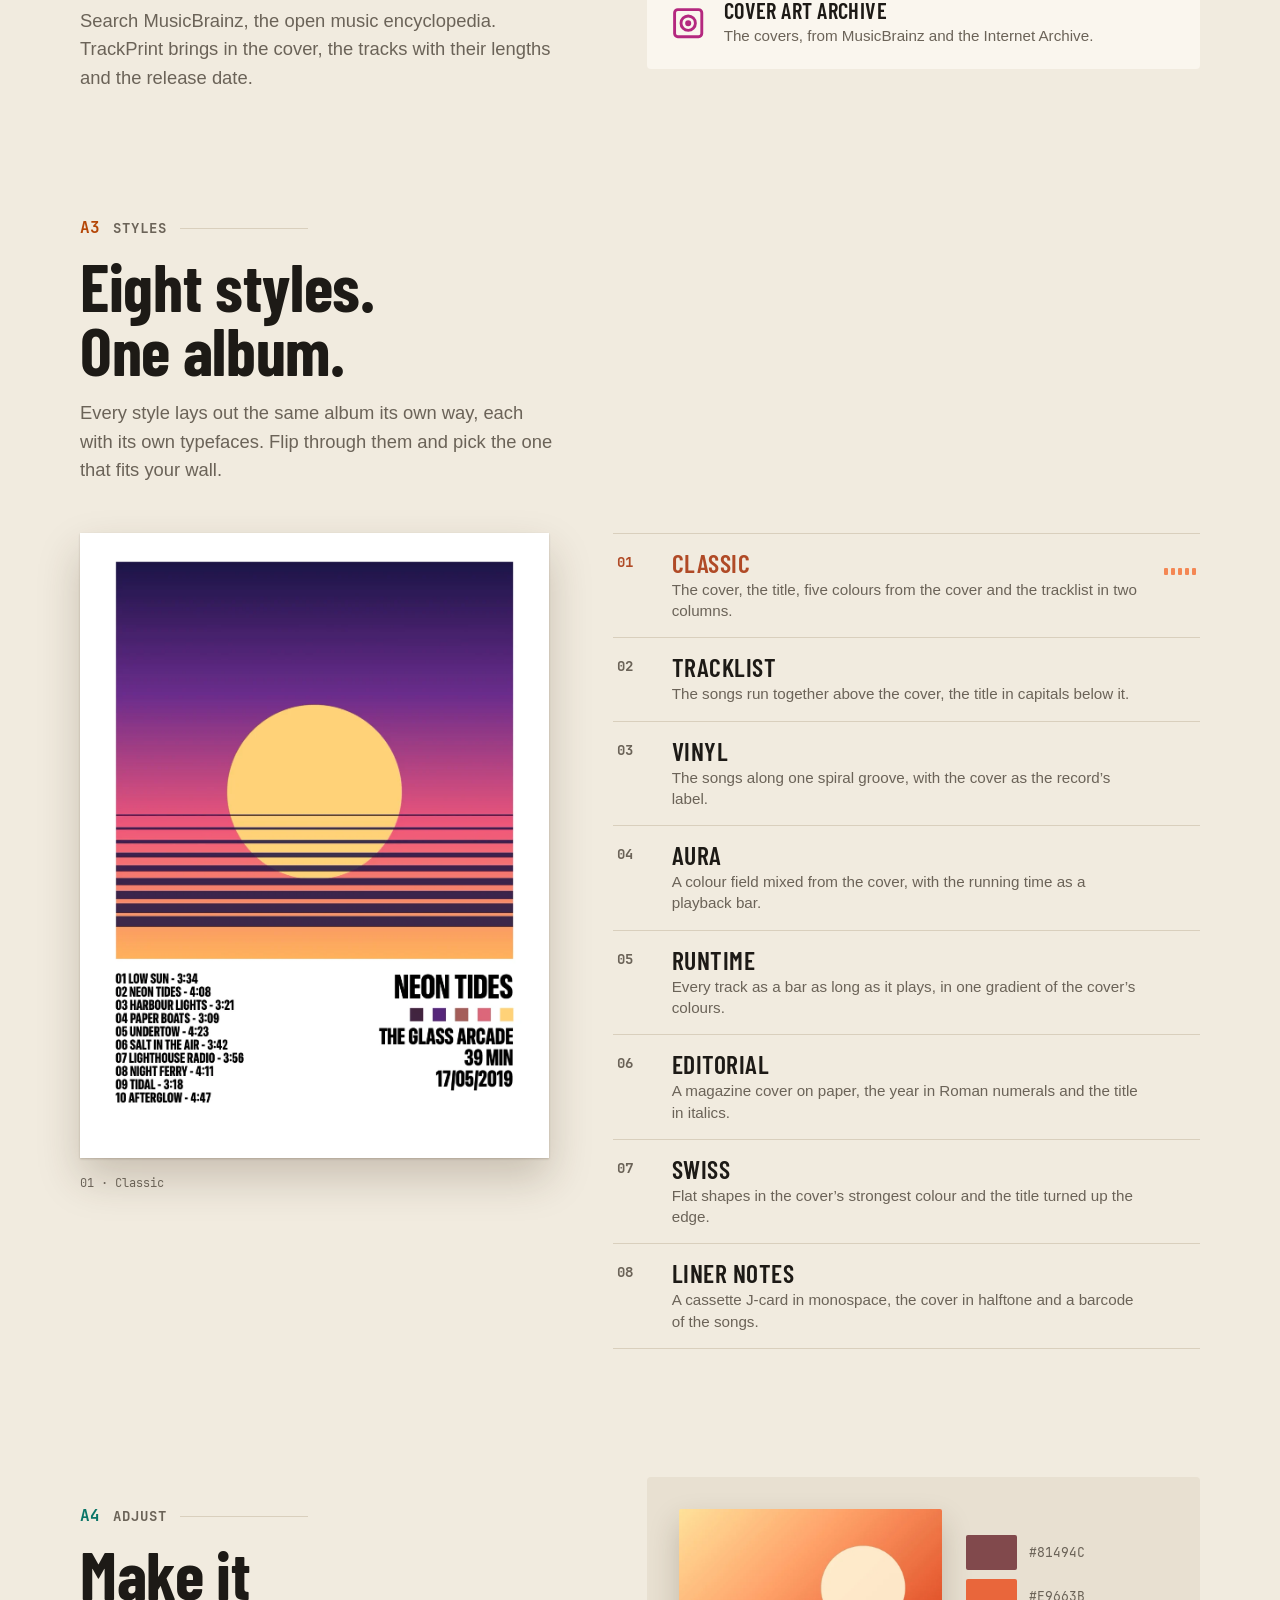
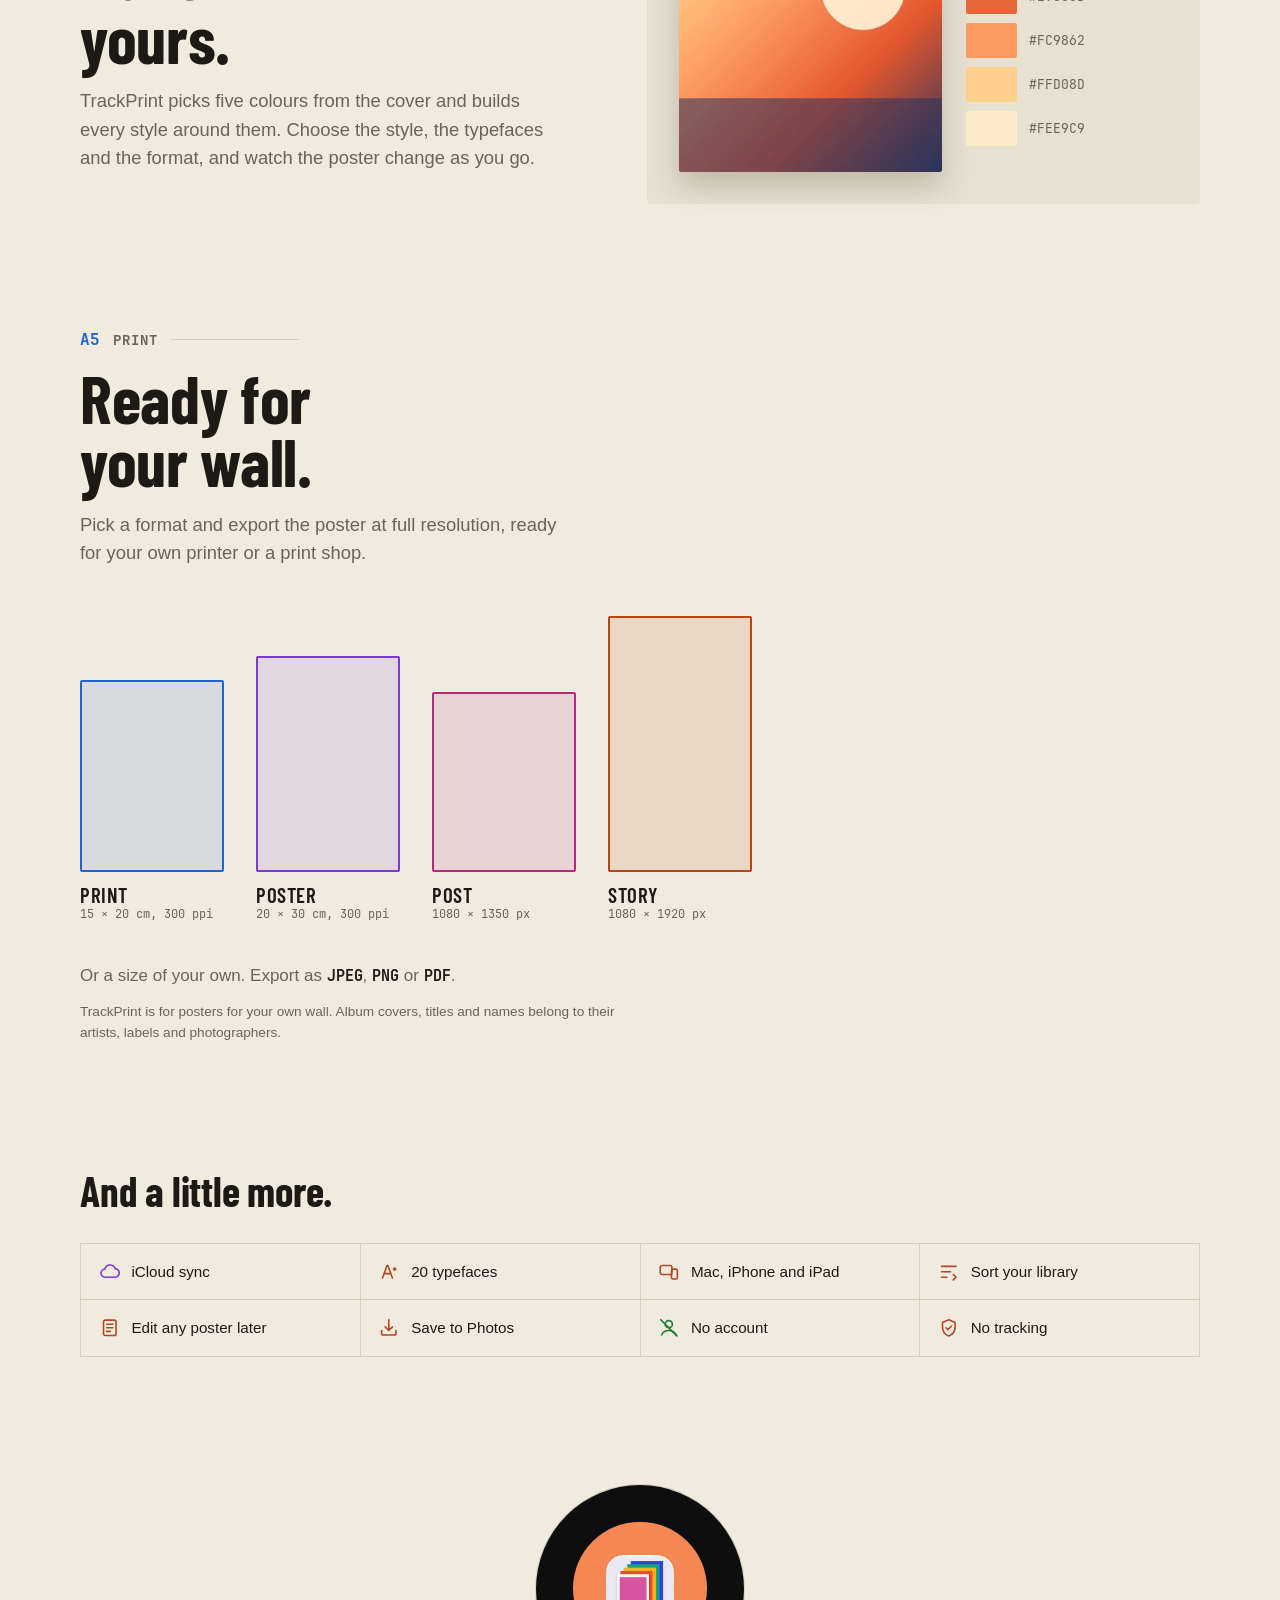
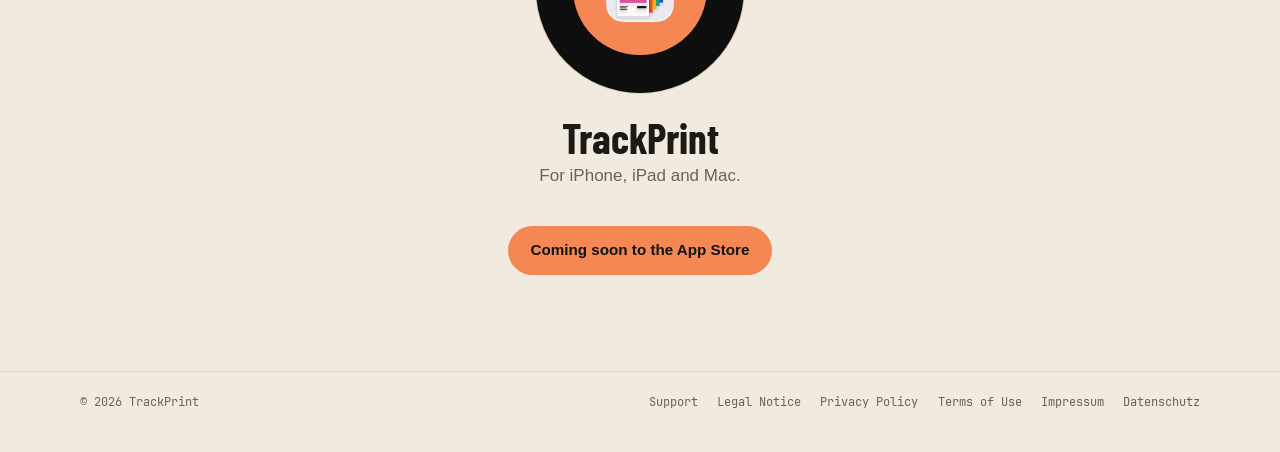
==== commit 07a10cb9: "[#] restyle the website after the app's side A" ====
--- a/index.html
+++ b/index.html
@@ -2,11 +2,11 @@
 <html lang="en">
 <head>
 <meta charset="utf-8">
-<meta name="viewport" content="width=device-width, initial-scale=1">
+<meta name="viewport" content="width=device-width, initial-scale=1, viewport-fit=cover">
 <title>TrackPrint – Album Posters for iPhone, iPad and Mac</title>
 <meta name="description" content="TrackPrint turns any album into a print-ready poster: its cover, its colours and its tracklist, in eight styles. For iPhone, iPad and Mac.">
-<meta name="theme-color" content="#fbfaf7" media="(prefers-color-scheme: light)">
-<meta name="theme-color" content="#0d0c0b" media="(prefers-color-scheme: dark)">
+<meta name="theme-color" content="#f1ebdf" media="(prefers-color-scheme: light)">
+<meta name="theme-color" content="#0e0e0e" media="(prefers-color-scheme: dark)">
 <meta property="og:title" content="TrackPrint – Album Posters">
 <meta property="og:description" content="Your favourite albums, on your wall. For iPhone, iPad and Mac.">
 <meta property="og:image" content="https://trackprint-music-posters.github.io/trackprint-webpage/images/og-image.jpg">
@@ -14,25 +14,43 @@
 <link rel="icon" type="image/png" href="favicon.png">
 <link rel="apple-touch-icon" href="apple-touch-icon.png">
 <link rel="stylesheet" href="style.css">
-<script>document.documentElement.classList.add('js');</script>
 </head>
 <body>
-<nav class="topbar">
-<div class="topbar-inner">
-<a class="brand" href="./"><img src="favicon.png" width="28" height="28" alt="">TrackPrint</a>
-<p class="topbar-links">
-<a href="#styles">Styles</a>
-<a href="support.html">Support</a>
-</p>
-</div>
+<nav class="topbar" aria-label="Main">
+<div class="wrap">
+<a class="brand" href="./"><img src="favicon.png" width="26" height="26" alt=""><span>TrackPrint</span></a>
+<ol class="tracks">
+<li><a href="#welcome" style="--c: var(--accent-text)"><b>A1</b><span class="t">Welcome</span></a></li>
+<li><a href="#find" style="--c: var(--pink)"><b>A2</b><span class="t">Find</span></a></li>
+<li><a href="#styles" style="--c: var(--orange)"><b>A3</b><span class="t">Styles</span></a></li>
+<li><a href="#adjust" style="--c: var(--teal)"><b>A4</b><span class="t">Adjust</span></a></li>
+<li><a href="#print" style="--c: var(--blue)"><b>A5</b><span class="t">Print</span></a></li>
+</ol>
+<a class="support-link" href="support.html">Support</a>
+</div>
+<div class="playhead" aria-hidden="true"><span id="playhead"></span></div>
 </nav>
 
-<header class="hero">
-<img class="hero-icon" src="icon-512.png" width="96" height="96" alt="">
+<header class="wrap side" id="welcome">
+<div class="hero">
+<div>
+<p class="track" style="--c: var(--accent-text)"><b>A1</b>Welcome</p>
 <h1>Your albums,<br>on the wall.</h1>
-<p class="lede">Turn any album into a print-ready poster: its cover, its colours and its tracklist, in eight styles. For iPhone, iPad and Mac.</p>
-<p class="cta"><span class="badge"><svg viewBox="0 0 24 24" aria-hidden="true"><path d="M16.4 12.6c0-2.4 2-3.6 2.1-3.7-1.1-1.7-2.9-1.9-3.5-1.9-1.5-.2-2.9.9-3.7.9-.8 0-1.9-.9-3.2-.8-1.6 0-3.1 1-4 2.4-1.7 3-.4 7.4 1.2 9.8.8 1.2 1.8 2.5 3 2.4 1.2 0 1.7-.8 3.1-.8 1.5 0 1.9.8 3.2.8 1.3 0 2.2-1.2 3-2.4.9-1.4 1.3-2.7 1.3-2.8 0 0-2.5-1-2.5-3.9zM14 5.5c.7-.8 1.1-1.9 1-3-1 0-2.1.7-2.8 1.5-.6.7-1.2 1.8-1 2.9 1 .1 2.1-.6 2.8-1.4z"/></svg>Coming soon to the App Store</span></p>
-
+<p class="line">Turn any album into a print-ready poster: its cover, its colours and its tracklist, in eight styles. For iPhone, iPad and Mac.</p>
+<p><span class="badge"><svg viewBox="0 0 24 24" aria-hidden="true"><path d="M16.4 12.6c0-2.4 2-3.6 2.1-3.7-1.1-1.7-2.9-1.9-3.5-1.9-1.5-.2-2.9.9-3.7.9-.8 0-1.9-.9-3.2-.8-1.6 0-3.1 1-4 2.4-1.7 3-.4 7.4 1.2 9.8.8 1.2 1.8 2.5 3 2.4 1.2 0 1.7-.8 3.1-.8 1.5 0 1.9.8 3.2.8 1.3 0 2.2-1.2 3-2.4.9-1.4 1.3-2.7 1.3-2.8 0 0-2.5-1-2.5-3.9zM14 5.5c.7-.8 1.1-1.9 1-3-1 0-2.1.7-2.8 1.5-.6.7-1.2 1.8-1 2.9 1 .1 2.1-.6 2.8-1.4z"/></svg>Coming soon to the App Store</span></p>
+</div>
+<div>
+<div class="record" role="img" aria-label="A record with the cover of Golden Hour, a made-up album, as its label">
+<div class="disc"><img src="images/cover-golden-hour.webp" width="720" height="720" alt=""></div>
+<div class="sheen"></div>
+</div>
+<div class="nowplaying" aria-hidden="true">
+<div class="row"><span><strong>Golden Hour</strong> · Sola &amp; the Shore</span><span>10 songs</span></div>
+<div class="bar"><span id="elapsed-bar"></span></div>
+<div class="row"><span id="elapsed">0:00</span><span>38:11</span></div>
+</div>
+</div>
+</div>
 <div class="wall" aria-label="Three TrackPrint posters on a wall">
 <img class="print" src="images/poster-classic.webp" width="1063" height="1417" alt="A Classic poster of the album Neon Tides: the cover, the title, five colours from the cover and the tracklist">
 <img class="print" src="images/poster-vinyl.webp" width="1063" height="1417" alt="A Vinyl poster of the album Velvet Static: a record whose groove spells out the songs, the title stretched beneath">
@@ -40,64 +58,14 @@
 </div>
 </header>
 
-<main>
-<section class="feature wide styles" id="styles" aria-labelledby="styles-title">
-<div class="copy reveal">
-<p class="eyebrow" style="--c: var(--orange)">Styles</p>
-<h2 id="styles-title">Eight styles.<br>One album.</h2>
-<p>Every style lays out the same album its own way, each with its own typefaces. Flip through them and pick the one that fits your wall.</p>
-</div>
-<ul class="reveal">
-<li>
-<img class="print" src="images/poster-classic.webp" width="1063" height="1417" alt="A Classic poster" loading="lazy">
-<h3>Classic</h3>
-<p>The cover, the title, five colours from the cover and the tracklist in two columns.</p>
-</li>
-<li>
-<img class="print" src="images/poster-tracklist.webp" width="1063" height="1417" alt="A Tracklist poster" loading="lazy">
-<h3>Tracklist</h3>
-<p>The songs run together above the cover, the title in capitals below it.</p>
-</li>
-<li>
-<img class="print" src="images/poster-vinyl.webp" width="1063" height="1417" alt="A Vinyl poster" loading="lazy">
-<h3>Vinyl</h3>
-<p>The songs along one spiral groove, with the cover as the record’s label.</p>
-</li>
-<li>
-<img class="print" src="images/poster-aura.webp" width="1063" height="1417" alt="An Aura poster" loading="lazy">
-<h3>Aura</h3>
-<p>A colour field mixed from the cover, with the running time as a playback bar.</p>
-</li>
-<li>
-<img class="print" src="images/poster-runtime.webp" width="1063" height="1417" alt="A Runtime poster" loading="lazy">
-<h3>Runtime</h3>
-<p>Every track as a bar as long as it plays, in one gradient of the cover’s colours.</p>
-</li>
-<li>
-<img class="print" src="images/poster-editorial.webp" width="1063" height="1417" alt="An Editorial poster" loading="lazy">
-<h3>Editorial</h3>
-<p>A magazine cover on paper, the year in Roman numerals and the title in italics.</p>
-</li>
-<li>
-<img class="print" src="images/poster-swiss.webp" width="1063" height="1417" alt="A Swiss poster" loading="lazy">
-<h3>Swiss</h3>
-<p>Flat shapes in the cover’s strongest colour and the title turned up the edge.</p>
-</li>
-<li>
-<img class="print" src="images/poster-liner-notes.webp" width="1063" height="1417" alt="A Liner Notes poster" loading="lazy">
-<h3>Liner Notes</h3>
-<p>A cassette J-card in monospace, the cover in halftone and a barcode of the songs.</p>
-</li>
-</ul>
-</section>
-
-<section class="feature split">
-<div class="copy reveal">
-<p class="eyebrow" style="--c: var(--pink)">Find</p>
-<h2>Any album,<br>in seconds.</h2>
-<p>Search MusicBrainz, the open music encyclopedia. TrackPrint brings in the cover, the tracks with their lengths and the release date.</p>
-</div>
-<div class="sources reveal">
+<main class="wrap">
+<section class="side split" id="find" aria-labelledby="find-title">
+<div>
+<p class="track" style="--c: var(--pink)"><b>A2</b>Find</p>
+<h2 id="find-title">Any album,<br>in seconds.</h2>
+<p class="line">Search MusicBrainz, the open music encyclopedia. TrackPrint brings in the cover, the tracks with their lengths and the release date.</p>
+</div>
+<div class="sources">
 <div class="source" style="--c: var(--purple)">
 <svg viewBox="0 0 24 24" aria-hidden="true"><path d="M4 5.5A1.5 1.5 0 0 1 5.5 4H11v16H5.5A1.5 1.5 0 0 1 4 18.5zM13 4h5.5A1.5 1.5 0 0 1 20 5.5v13a1.5 1.5 0 0 1-1.5 1.5H13z"/><path d="M7 8h1M7 11h1M16 8h1M16 11h1"/></svg>
 <h3>MusicBrainz</h3>
@@ -111,13 +79,35 @@
 </div>
 </section>
 
-<section class="feature split reverse">
-<div class="copy reveal">
-<p class="eyebrow" style="--c: var(--teal)">Adjust</p>
-<h2>Make it<br>yours.</h2>
-<p>TrackPrint picks five colours from the cover and builds every style around them. Choose the style, the typefaces and the format, and watch the poster change as you go.</p>
-</div>
-<div class="palette reveal">
+<section class="side" id="styles" aria-labelledby="styles-title">
+<p class="track" style="--c: var(--orange)"><b>A3</b>Styles</p>
+<h2 id="styles-title">Eight styles.<br>One album.</h2>
+<p class="line">Every style lays out the same album its own way, each with its own typefaces. Flip through them and pick the one that fits your wall.</p>
+<div class="styles">
+<figure>
+<img class="print" id="style-poster" src="images/poster-classic.webp" width="1063" height="1417" alt="A Classic poster" loading="lazy">
+<figcaption id="style-caption">01 · Classic</figcaption>
+</figure>
+<ol class="list" id="style-list">
+<li><button type="button" aria-pressed="true" aria-controls="style-poster" data-poster="classic"><span class="n">01</span><span class="name">Classic</span><span class="meter" aria-hidden="true"><i></i><i></i><i></i><i></i><i></i></span><span class="desc">The cover, the title, five colours from the cover and the tracklist in two columns.</span></button></li>
+<li><button type="button" aria-pressed="false" aria-controls="style-poster" data-poster="tracklist"><span class="n">02</span><span class="name">Tracklist</span><span class="meter" aria-hidden="true"><i></i><i></i><i></i><i></i><i></i></span><span class="desc">The songs run together above the cover, the title in capitals below it.</span></button></li>
+<li><button type="button" aria-pressed="false" aria-controls="style-poster" data-poster="vinyl"><span class="n">03</span><span class="name">Vinyl</span><span class="meter" aria-hidden="true"><i></i><i></i><i></i><i></i><i></i></span><span class="desc">The songs along one spiral groove, with the cover as the record’s label.</span></button></li>
+<li><button type="button" aria-pressed="false" aria-controls="style-poster" data-poster="aura"><span class="n">04</span><span class="name">Aura</span><span class="meter" aria-hidden="true"><i></i><i></i><i></i><i></i><i></i></span><span class="desc">A colour field mixed from the cover, with the running time as a playback bar.</span></button></li>
+<li><button type="button" aria-pressed="false" aria-controls="style-poster" data-poster="runtime"><span class="n">05</span><span class="name">Runtime</span><span class="meter" aria-hidden="true"><i></i><i></i><i></i><i></i><i></i></span><span class="desc">Every track as a bar as long as it plays, in one gradient of the cover’s colours.</span></button></li>
+<li><button type="button" aria-pressed="false" aria-controls="style-poster" data-poster="editorial"><span class="n">06</span><span class="name">Editorial</span><span class="meter" aria-hidden="true"><i></i><i></i><i></i><i></i><i></i></span><span class="desc">A magazine cover on paper, the year in Roman numerals and the title in italics.</span></button></li>
+<li><button type="button" aria-pressed="false" aria-controls="style-poster" data-poster="swiss"><span class="n">07</span><span class="name">Swiss</span><span class="meter" aria-hidden="true"><i></i><i></i><i></i><i></i><i></i></span><span class="desc">Flat shapes in the cover’s strongest colour and the title turned up the edge.</span></button></li>
+<li><button type="button" aria-pressed="false" aria-controls="style-poster" data-poster="liner-notes"><span class="n">08</span><span class="name">Liner Notes</span><span class="meter" aria-hidden="true"><i></i><i></i><i></i><i></i><i></i></span><span class="desc">A cassette J-card in monospace, the cover in halftone and a barcode of the songs.</span></button></li>
+</ol>
+</div>
+</section>
+
+<section class="side split" id="adjust" aria-labelledby="adjust-title">
+<div>
+<p class="track" style="--c: var(--teal)"><b>A4</b>Adjust</p>
+<h2 id="adjust-title">Make it<br>yours.</h2>
+<p class="line">TrackPrint picks five colours from the cover and builds every style around them. Choose the style, the typefaces and the format, and watch the poster change as you go.</p>
+</div>
+<div class="palette">
 <img src="images/cover-golden-hour.webp" width="720" height="720" alt="The cover of the album Golden Hour: a sun over a sunset gradient" loading="lazy">
 <ul aria-label="The five colours picked from the cover">
 <li style="--s: #81494C">#81494C</li>
@@ -129,45 +119,44 @@
 </div>
 </section>
 
-<section class="feature wide" aria-labelledby="print-title">
-<div class="copy reveal">
-<p class="eyebrow" style="--c: var(--blue)">Print</p>
+<section class="side" id="print" aria-labelledby="print-title">
+<p class="track" style="--c: var(--blue)"><b>A5</b>Print</p>
 <h2 id="print-title">Ready for<br>your wall.</h2>
-<p>Pick a format and export the poster at full resolution, ready for your own printer or a print shop.</p>
-</div>
-<ul class="formats reveal">
+<p class="line">Pick a format and export the poster at full resolution, ready for your own printer or a print shop.</p>
+<ul class="formats">
 <li style="--c: var(--blue)"><span class="frame" style="aspect-ratio: 3 / 4"></span><h3>Print</h3><p>15 × 20 cm, 300 ppi</p></li>
 <li style="--c: var(--purple)"><span class="frame" style="aspect-ratio: 2 / 3"></span><h3>Poster</h3><p>20 × 30 cm, 300 ppi</p></li>
 <li style="--c: var(--pink)"><span class="frame" style="aspect-ratio: 4 / 5"></span><h3>Post</h3><p>1080 × 1350 px</p></li>
 <li style="--c: var(--orange)"><span class="frame" style="aspect-ratio: 9 / 16"></span><h3>Story</h3><p>1080 × 1920 px</p></li>
 </ul>
-<p class="exports reveal">Or a size of your own. Export as <strong>JPEG</strong>, <strong>PNG</strong> or <strong>PDF</strong>.</p>
-<p class="fineprint reveal">TrackPrint is for posters for your own wall. Album covers, titles and names belong to their artists, labels and photographers.</p>
-</section>
-
-<section class="more reveal" aria-labelledby="more-title">
+<p class="exports">Or a size of your own. Export as <strong>JPEG</strong>, <strong>PNG</strong> or <strong>PDF</strong>.</p>
+<p class="fineprint">TrackPrint is for posters for your own wall. Album covers, titles and names belong to their artists, labels and photographers.</p>
+</section>
+
+<section class="more" aria-labelledby="more-title">
 <h2 id="more-title">And a little more.</h2>
 <ul>
-<li><svg viewBox="0 0 24 24" aria-hidden="true"><path d="M7 18a4.5 4.5 0 0 1-.5-9A6 6 0 0 1 18 8.5a4.5 4.5 0 0 1-.5 9.5z"/></svg>iCloud sync</li>
+<li style="--c: var(--purple)"><svg viewBox="0 0 24 24" aria-hidden="true"><path d="M7 18a4.5 4.5 0 0 1-.5-9A6 6 0 0 1 18 8.5a4.5 4.5 0 0 1-.5 9.5z"/></svg>iCloud sync</li>
 <li><svg viewBox="0 0 24 24" aria-hidden="true"><path d="M5 19 10 5h1l5 14M7 14h7M17 9h3M18.5 7.5v3"/></svg>20 typefaces</li>
 <li><svg viewBox="0 0 24 24" aria-hidden="true"><rect x="2.5" y="5" width="13" height="10" rx="2"/><rect x="15" y="9" width="6.5" height="11" rx="1.5"/></svg>Mac, iPhone and iPad</li>
 <li><svg viewBox="0 0 24 24" aria-hidden="true"><path d="M4 6h16M4 12h10M4 18h6"/><path d="m17 15 3 3-3 3"/></svg>Sort your library</li>
 <li><svg viewBox="0 0 24 24" aria-hidden="true"><rect x="5" y="3.5" width="14" height="17" rx="2"/><path d="M8.5 8h7M8.5 12h7M8.5 16h4"/></svg>Edit any poster later</li>
 <li><svg viewBox="0 0 24 24" aria-hidden="true"><path d="M12 3v12m0 0-4-4m4 4 4-4M4 15v3a2 2 0 0 0 2 2h12a2 2 0 0 0 2-2v-3"/></svg>Save to Photos</li>
-<li><svg viewBox="0 0 24 24" aria-hidden="true"><circle cx="12" cy="8" r="4"/><path d="M4 20c1.5-3.5 4.5-5 8-5s6.5 1.5 8 5"/><path d="m3 3 18 18"/></svg>No account</li>
+<li style="--c: var(--green)"><svg viewBox="0 0 24 24" aria-hidden="true"><circle cx="12" cy="8" r="4"/><path d="M4 20c1.5-3.5 4.5-5 8-5s6.5 1.5 8 5"/><path d="m3 3 18 18"/></svg>No account</li>
 <li><svg viewBox="0 0 24 24" aria-hidden="true"><path d="M12 3 5 6v5c0 4.5 3 8.5 7 10 4-1.5 7-5.5 7-10V6z"/><path d="m9 12 2 2 4-4"/></svg>No tracking</li>
 </ul>
 </section>
 
-<section class="closing reveal">
-<img src="icon-512.png" width="80" height="80" alt="">
+<section class="closing">
+<div class="label"><img src="icon-512.png" width="80" height="80" alt=""></div>
 <h2>TrackPrint</h2>
 <p>For iPhone, iPad and Mac.</p>
-<p class="cta"><span class="badge">Coming soon to the App Store</span></p>
+<p><span class="badge">Coming soon to the App Store</span></p>
 </section>
 </main>
 
 <footer>
+<div class="wrap">
 <p>© 2026 TrackPrint</p>
 <p>
 <a href="support.html">Support</a>
@@ -177,24 +166,61 @@
 <a href="https://trackprint-music-posters.github.io/trackprint-legal-docs/impressum.de.html" lang="de">Impressum</a>
 <a href="https://trackprint-music-posters.github.io/trackprint-legal-docs/datenschutzerklaerung.de.html" lang="de">Datenschutz</a>
 </p>
+</div>
 </footer>
 
 <script>
-// Fades each section in as it scrolls into view. Without JS everything is
-// simply visible; reduced motion is handled in the stylesheet.
+// The playback bars follow the reader down side A: the top bar's, and the
+// sample album's under the record (Golden Hour runs 38:11, as in the app).
+const TOTAL_SECONDS = 38 * 60 + 11;
+const playhead = document.getElementById('playhead');
+const elapsedBar = document.getElementById('elapsed-bar');
+const elapsed = document.getElementById('elapsed');
+
+function showProgress() {
+    const max = document.documentElement.scrollHeight - window.innerHeight;
+    const fraction = max > 0 ? Math.min(1, Math.max(0, window.scrollY / max)) : 0;
+    playhead.style.width = elapsedBar.style.width = fraction * 100 + '%';
+    const seconds = Math.round(fraction * TOTAL_SECONDS);
+    elapsed.textContent = Math.floor(seconds / 60) + ':' + String(seconds % 60).padStart(2, '0');
+}
+window.addEventListener('scroll', showProgress, { passive: true });
+window.addEventListener('resize', showProgress);
+showProgress();
+
+// The track being read is marked in the top bar.
+const trackLinks = [...document.querySelectorAll('.tracks a')];
 if ('IntersectionObserver' in window) {
     const observer = new IntersectionObserver((entries) => {
         for (const entry of entries) {
             if (entry.isIntersecting) {
-                entry.target.classList.add('shown');
-                observer.unobserve(entry.target);
+                for (const link of trackLinks) {
+                    link.toggleAttribute('aria-current', link.hash === '#' + entry.target.id);
+                }
             }
         }
-    }, { rootMargin: '0px 0px -8% 0px' });
-    document.querySelectorAll('.reveal').forEach((el) => observer.observe(el));
-} else {
-    document.querySelectorAll('.reveal').forEach((el) => el.classList.add('shown'));
+    }, { rootMargin: '-40% 0px -55% 0px' });
+    for (const link of trackLinks) {
+        const section = document.getElementById(link.hash.slice(1));
+        if (section) observer.observe(section);
+    }
 }
+
+// A3: choosing a style plays it: its poster shows and its meter moves.
+const styleList = document.getElementById('style-list');
+const stylePoster = document.getElementById('style-poster');
+const styleCaption = document.getElementById('style-caption');
+styleList.addEventListener('click', (event) => {
+    const button = event.target.closest('button');
+    if (!button) return;
+    for (const other of styleList.querySelectorAll('button')) {
+        other.setAttribute('aria-pressed', String(other === button));
+    }
+    const name = button.querySelector('.name').textContent;
+    stylePoster.src = 'images/poster-' + button.dataset.poster + '.webp';
+    stylePoster.alt = (/^[AEIOU]/.test(name) ? 'An ' : 'A ') + name + ' poster';
+    styleCaption.textContent = button.querySelector('.n').textContent + ' · ' + name;
+});
 </script>
 </body>
 </html>
--- a/style.css
+++ b/style.css
@@ -1,41 +1,96 @@
+/* TrackPrint's website, after the app's welcome tour, "Side A".
+   The landing page reads as one side of a record: dark is the record, light
+   is its sleeve, and the record itself stays black in both. The support page
+   is the liner notes, one paper sheet in both themes. */
+
+@font-face {
+    font-family: "Barlow Condensed";
+    src: url("fonts/barlow-condensed-600.woff2") format("woff2");
+    font-weight: 600;
+    font-display: swap;
+}
+
+@font-face {
+    font-family: "Barlow Condensed";
+    src: url("fonts/barlow-condensed-700.woff2") format("woff2");
+    font-weight: 700;
+    font-display: swap;
+}
+
+@font-face {
+    font-family: "JetBrains Mono";
+    src: url("fonts/jetbrains-mono-regular.woff2") format("woff2");
+    font-weight: 400;
+    font-display: swap;
+}
+
+@font-face {
+    font-family: "JetBrains Mono";
+    src: url("fonts/jetbrains-mono-bold.woff2") format("woff2");
+    font-weight: 700;
+    font-display: swap;
+}
+
 :root {
-    color-scheme: light dark;
-    --text: #1d1d1f;
-    --muted: #6e6e73;
-    --bg: #fbfaf7;
-    --surface: #f1eee8;
-    --card: #ffffff;
-    --rule: #e3dfd7;
-    --accent: #c2410c;
-    --accent-text: #ffffff;
-    --glow: rgb(236 120 70 / 0.16);
-    --bar: rgb(251 250 247 / 0.72);
-    --wall: #ece7df;
-    --shadow: rgb(40 30 20 / 0.18);
-    --green: #248a3d;
-    --red: #e5484d;
-    --orange: #e8590c;
-    --pink: #d6409f;
-    --blue: #3478f6;
-    --teal: #12a594;
-    --purple: #8e4ee8;
-}
-
-@media (prefers-color-scheme: dark) {
+    color-scheme: dark;
+    /* The record */
+    --ground: #0e0e0e;
+    --stage: #1b1b1b;
+    --card: #262626;
+    --groove: #2e2e2e;
+    --text: #f1ebdf;
+    --muted: #a8a29a;
+    --accent: #f48754;
+    --on-accent: #141414;
+    --accent-text: #f48754;
+    --bar: rgb(14 14 14 / 0.78);
+    --shadow: rgb(0 0 0 / 0.6);
+    --vinyl: #0e0e0e;
+    --vinyl-groove: #1d1d1d;
+    /* The features' colours, as the app's welcome tour draws them */
+    --pink: #f07cc6;
+    --orange: #ff8a4c;
+    --teal: #3dd1bd;
+    --blue: #6ea0ff;
+    --purple: #c79bff;
+    --green: #4cd471;
+    /* The liner notes: paper and ink in both themes */
+    --table: #0e0e0e;
+    --table-text: #a8a29a;
+    --paper: #f1ebdf;
+    --paper-2: #e8e0d1;
+    --ink: #1d1a16;
+    --ink-muted: #5e574d;
+    --ink-red: #b04a26;
+    --leader: #b9ae9c;
+    --ok: #18692e;
+    /* Type */
+    --display: "Barlow Condensed", "SF Pro Display", "Arial Narrow", sans-serif;
+    --mono: "JetBrains Mono", ui-monospace, "SF Mono", Menlo, monospace;
+    --sans: -apple-system, BlinkMacSystemFont, "SF Pro Text", "Helvetica Neue", Helvetica, Arial,
+        sans-serif;
+}
+
+@media (prefers-color-scheme: light) {
     :root {
-        --text: #f5f5f7;
-        --muted: #9a9aa0;
-        --bg: #0d0c0b;
-        --surface: #1b1a18;
-        --card: #232220;
-        --rule: #2d2b28;
-        --accent: #ff8a4c;
-        --accent-text: #1a0d05;
-        --glow: rgb(255 138 76 / 0.14);
-        --bar: rgb(13 12 11 / 0.72);
-        --wall: #181715;
-        --shadow: rgb(0 0 0 / 0.55);
-        --green: #3dd168;
+        color-scheme: light;
+        --ground: #f1ebdf;
+        --stage: #e8e0d1;
+        --card: #faf6ee;
+        --groove: #d9cfbd;
+        --text: #1d1a16;
+        --muted: #6b6358;
+        --accent-text: #b04a26;
+        --bar: rgb(241 235 223 / 0.82);
+        --shadow: rgb(60 40 20 / 0.22);
+        --pink: #b4287f;
+        --orange: #b54708;
+        --teal: #0b7568;
+        --blue: #1f62d6;
+        --purple: #7a3bd6;
+        --green: #1d7f37;
+        --table: #ddd4c3;
+        --table-text: #4f483f;
     }
 }
 
@@ -46,27 +101,21 @@
 html {
     -webkit-text-size-adjust: 100%;
     scroll-behavior: smooth;
-    scroll-padding-top: 4rem;
+    scroll-padding-top: 5rem;
 }
 
 body {
     margin: 0;
-    background: var(--bg);
+    background: var(--ground);
     color: var(--text);
-    font: 17px/1.5 -apple-system, BlinkMacSystemFont, "SF Pro Text", "Helvetica Neue", Helvetica,
-        Arial, sans-serif;
+    font: 17px/1.55 var(--sans);
     -webkit-font-smoothing: antialiased;
     overflow-wrap: break-word;
     overflow-x: clip;
 }
 
 a {
-    color: var(--accent);
-    text-decoration: none;
-}
-
-a:hover {
-    text-decoration: underline;
+    color: var(--accent-text);
 }
 
 img {
@@ -74,34 +123,44 @@
     height: auto;
 }
 
-h1,
-h2 {
-    font-family: -apple-system, BlinkMacSystemFont, "SF Pro Display", "Helvetica Neue", Helvetica,
-        Arial, sans-serif;
-    letter-spacing: -0.03em;
-    line-height: 1.05;
-    font-weight: 700;
-}
-
-/* Top bar */
+:focus-visible {
+    outline: 2px solid var(--accent);
+    outline-offset: 3px;
+    border-radius: 2px;
+}
+
+.wrap {
+    max-width: 72rem;
+    margin: 0 auto;
+    padding-left: max(16px, env(safe-area-inset-left, 0px));
+    padding-right: max(16px, env(safe-area-inset-right, 0px));
+}
+
+.visually-hidden {
+    position: absolute;
+    width: 1px;
+    height: 1px;
+    overflow: hidden;
+    clip: rect(0 0 0 0);
+    white-space: nowrap;
+}
+
+/* Top bar: the side's tracklist, and a playback bar that fills as you read. */
 
 .topbar {
     position: sticky;
     top: 0;
     z-index: 10;
     background: var(--bar);
-    -webkit-backdrop-filter: saturate(180%) blur(20px);
-    backdrop-filter: saturate(180%) blur(20px);
-    border-bottom: 1px solid var(--rule);
-}
-
-.topbar-inner {
-    max-width: 72rem;
-    margin: 0 auto;
-    padding: 0.7rem 16px;
+    -webkit-backdrop-filter: saturate(160%) blur(18px);
+    backdrop-filter: saturate(160%) blur(18px);
+}
+
+.topbar .wrap {
     display: flex;
     align-items: center;
-    justify-content: space-between;
+    gap: 1.5rem;
+    height: 3.5rem;
 }
 
 .brand {
@@ -110,89 +169,133 @@
     gap: 0.55rem;
     color: var(--text);
     font-weight: 600;
-}
-
-.brand:hover {
     text-decoration: none;
 }
 
-.topbar-links {
-    display: flex;
-    gap: 1.5rem;
+.brand img {
+    width: 26px;
+    height: 26px;
+}
+
+.tracks {
+    display: flex;
+    gap: 1.25rem;
+    margin: 0 auto;
+    padding: 0;
+    list-style: none;
+    font: 400 0.8rem/1 var(--mono);
+}
+
+.tracks a {
+    display: flex;
+    gap: 0.4rem;
+    color: var(--muted);
+    text-decoration: none;
+}
+
+.tracks a b {
+    color: var(--c);
+    font-weight: 700;
+}
+
+.tracks a:hover,
+.tracks a[aria-current] {
+    color: var(--text);
+}
+
+.support-link {
+    color: var(--muted);
+    font-size: 0.9rem;
+    text-decoration: none;
+}
+
+.support-link:hover {
+    color: var(--text);
+}
+
+.playhead {
+    height: 2px;
+    background: var(--groove);
+}
+
+.playhead span {
+    display: block;
+    width: 0;
+    height: 100%;
+    background: var(--accent);
+}
+
+/* Track headers: the number in the feature's colour, the name in small capitals. */
+
+.track {
+    display: flex;
+    align-items: baseline;
+    gap: 0.8rem;
+    margin: 0 0 1.1rem;
+    font: 700 0.85rem/1 var(--mono);
+    letter-spacing: 0.08em;
+    text-transform: uppercase;
+    color: var(--muted);
+}
+
+.track b {
+    color: var(--c);
+    font-size: 1rem;
+    letter-spacing: 0;
+}
+
+.track::after {
+    content: "";
+    flex: 1;
+    max-width: 8rem;
+    height: 1px;
+    align-self: center;
+    background: var(--groove);
+}
+
+h1,
+h2 {
     margin: 0;
-    font-size: 0.9rem;
-}
-
-.topbar-links a {
-    color: var(--muted);
-}
-
-.topbar-links a:hover {
-    color: var(--text);
-    text-decoration: none;
-}
-
-/* Hero */
-
-.hero {
-    position: relative;
-    text-align: center;
-    padding: 5rem 16px 0;
-    max-width: 72rem;
-    margin: 0 auto;
-}
-
-.hero::before {
-    content: "";
-    position: absolute;
-    inset: -4rem 0 auto;
-    height: 46rem;
-    background: radial-gradient(50% 50% at 50% 40%, var(--glow), transparent 70%);
-    z-index: -1;
-    pointer-events: none;
-}
-
-.hero-icon {
-    display: block;
-    margin: 0 auto 1.5rem;
-    width: 96px;
-    height: 96px;
-    filter: drop-shadow(0 10px 24px var(--shadow));
-}
-
-.hero h1 {
-    font-size: clamp(2.6rem, 8vw, 5rem);
-    margin: 0;
-}
-
-.lede {
-    max-width: 32rem;
-    margin: 1.25rem auto 0;
-    font-size: clamp(1.1rem, 2.4vw, 1.3rem);
-    color: var(--muted);
-}
-
-.cta {
-    margin: 2rem 0 0;
+    font-family: var(--display);
+    font-weight: 700;
+    line-height: 0.95;
+    letter-spacing: -0.005em;
+    text-wrap: balance;
+}
+
+.side h1 {
+    font-size: clamp(3.4rem, 9vw, 6.6rem);
+}
+
+.side h2 {
+    font-size: clamp(2.6rem, 6vw, 4.2rem);
+}
+
+.line {
+    margin: 1.1rem 0 0;
+    max-width: 30rem;
+    font-size: 1.15rem;
+    color: var(--muted);
 }
 
 .badge {
     display: inline-flex;
     align-items: center;
     gap: 0.5rem;
-    padding: 0.75rem 1.4rem;
+    margin-top: 2rem;
+    padding: 0.8rem 1.4rem;
     border-radius: 999px;
-    background: var(--text);
-    color: var(--bg);
-    font-weight: 600;
+    background: var(--accent);
+    color: var(--on-accent);
+    font-weight: 650;
     font-size: 0.95rem;
 }
 
 .badge svg {
-    width: 1.15rem;
-    height: 1.15rem;
+    width: 1.1rem;
+    height: 1.1rem;
+    margin-top: -2px;
     fill: currentColor;
-    margin-top: -2px;
 }
 
 /* A poster as a print: a thin paper edge and a shadow on the wall. */
@@ -201,143 +304,174 @@
     display: block;
     width: 100%;
     aspect-ratio: 3 / 4;
-    box-shadow: 0 1px 2px var(--shadow), 0 18px 40px var(--shadow);
+    box-shadow: 0 1px 2px var(--shadow), 0 20px 40px var(--shadow);
+}
+
+/* A1 Welcome: a record at 33⅓ rpm with the sample album's cover as its label. */
+
+.hero {
+    display: grid;
+    grid-template-columns: 1.05fr 1fr;
+    gap: 3rem;
+    align-items: center;
+    padding-block: 5rem 3rem;
+}
+
+.record {
+    position: relative;
+    width: 100%;
+    max-width: 30rem;
+    aspect-ratio: 1;
+    margin-left: auto;
+    border-radius: 50%;
+    background: var(--vinyl);
+    box-shadow: 0 30px 60px var(--shadow);
+}
+
+.disc {
+    position: absolute;
+    inset: 0;
+    border-radius: 50%;
+    background: repeating-radial-gradient(
+        circle at 50% 50%,
+        var(--vinyl) 0 2px,
+        var(--vinyl-groove) 2px 3px
+    );
+    animation: spin 1.8s linear infinite;
+}
+
+.disc img {
+    position: absolute;
+    inset: 32%;
+    width: 36%;
+    height: 36%;
+    border-radius: 50%;
+    object-fit: cover;
+}
+
+.disc::after {
+    content: "";
+    position: absolute;
+    inset: 49%;
+    border-radius: 50%;
+    background: var(--ground);
+}
+
+.sheen {
+    position: absolute;
+    inset: 0;
+    border-radius: 50%;
+    background: conic-gradient(
+        from 20deg,
+        transparent 0 10%,
+        rgb(255 255 255 / 0.09) 14%,
+        transparent 20% 60%,
+        rgb(255 255 255 / 0.06) 64%,
+        transparent 70%
+    );
+    pointer-events: none;
+}
+
+@keyframes spin {
+    to {
+        transform: rotate(1turn);
+    }
+}
+
+.nowplaying {
+    max-width: 30rem;
+    margin: 1.5rem 0 0 auto;
+    font: 0.78rem/1.3 var(--mono);
+    color: var(--muted);
+}
+
+.nowplaying .row {
+    display: flex;
+    justify-content: space-between;
+    gap: 1rem;
+}
+
+.nowplaying strong {
+    color: var(--text);
+}
+
+.nowplaying .bar {
+    position: relative;
+    height: 4px;
+    margin: 0.6rem 0;
+    border-radius: 2px;
+    background: var(--groove);
+}
+
+.nowplaying .bar span {
+    position: absolute;
+    inset: 0 auto 0 0;
+    width: 0;
+    border-radius: 2px;
+    background: var(--accent);
+}
+
+.nowplaying .bar span::after {
+    content: "";
+    position: absolute;
+    top: -3px;
+    right: -5px;
+    width: 10px;
+    height: 10px;
+    border-radius: 50%;
+    background: var(--accent);
 }
 
 /* The hero's wall: three posters hung side by side. */
 
 .wall {
-    position: relative;
-    margin: 4.5rem auto 0;
-    max-width: 64rem;
+    display: grid;
+    grid-template-columns: repeat(3, 1fr);
+    gap: 5%;
+    align-items: start;
     padding: 3.5rem 6% 4rem;
-    border-radius: 28px;
-    background: var(--wall);
-    display: grid;
-    grid-template-columns: repeat(3, 1fr);
-    gap: 6%;
-    align-items: start;
+    border-radius: 6px;
+    background: var(--stage);
 }
 
 .wall .print:nth-child(2) {
     margin-top: 2.5rem;
 }
 
-/* Sections */
-
-main {
-    max-width: 72rem;
-    margin: 0 auto;
-    padding: 0 16px;
-}
-
-.feature {
-    padding: 9rem 0 0;
-}
-
-.copy h2 {
-    font-size: clamp(2rem, 5vw, 3.25rem);
-    margin: 0;
-}
-
-.copy p {
-    margin: 1rem 0 0;
-    font-size: 1.15rem;
-    color: var(--muted);
-    max-width: 28rem;
-}
-
-.copy .eyebrow {
-    display: flex;
+/* The tracks */
+
+section.side {
+    padding-top: 8rem;
+}
+
+.split {
+    display: grid;
+    grid-template-columns: 1fr 1.1fr;
+    gap: 4rem;
     align-items: center;
-    gap: 0.5rem;
-    margin: 0 0 1rem;
-    font-size: 0.85rem;
-    font-weight: 600;
-    letter-spacing: 0.06em;
-    text-transform: uppercase;
-    color: var(--c);
-}
-
-.eyebrow::before {
-    content: "";
-    width: 1.5rem;
-    height: 0.4rem;
-    border-radius: 999px;
-    background: var(--c);
-}
-
-.split {
-    display: grid;
-    grid-template-columns: 1fr 1.1fr;
+}
+
+/* A2 Find: where the albums and their covers come from. */
+
+.sources {
+    display: grid;
+    gap: 0.75rem;
+}
+
+.source {
+    display: grid;
+    grid-template-columns: auto 1fr;
+    gap: 0.2rem 1rem;
     align-items: center;
-    gap: 4rem;
-}
-
-.split.reverse .copy {
-    order: 2;
-}
-
-.wide {
-    text-align: center;
-}
-
-.wide .copy p {
-    max-width: 34rem;
-    margin-left: auto;
-    margin-right: auto;
-}
-
-.wide .eyebrow {
-    justify-content: center;
-}
-
-/* Styles: every style as a poster, with its name and what it is. */
-
-.styles ul {
-    list-style: none;
-    margin: 3.5rem 0 0;
-    padding: 0;
-    display: grid;
-    grid-template-columns: repeat(4, 1fr);
-    gap: 3rem 2rem;
-    text-align: left;
-}
-
-.styles h3 {
-    margin: 1.25rem 0 0.25rem;
-    font-size: 1.1rem;
-    letter-spacing: -0.01em;
-}
-
-.styles li p {
-    margin: 0;
-    color: var(--muted);
-    font-size: 0.95rem;
-    line-height: 1.4;
-}
-
-/* Find: where the albums and their covers come from, as cards. */
-
-.sources {
-    display: grid;
-    gap: 1rem;
-}
-
-.source {
-    display: grid;
-    grid-template-columns: auto 1fr;
-    gap: 0.25rem 1rem;
-    align-items: center;
-    padding: 1.4rem 1.5rem;
-    border-radius: 22px;
-    background: var(--surface);
+    padding: 1.3rem 1.4rem;
+    border-radius: 4px;
+    background: var(--card);
 }
 
 .source svg {
     grid-row: span 2;
-    width: 2.6rem;
-    height: 2.6rem;
+    width: 2.4rem;
+    height: 2.4rem;
     fill: none;
     stroke: var(--c);
     stroke-width: 1.8;
@@ -347,94 +481,217 @@
 
 .source h3 {
     margin: 0;
-    font-size: 1.15rem;
+    font: 600 1.4rem/1 var(--display);
+    letter-spacing: 0.02em;
+    text-transform: uppercase;
 }
 
 .source p {
     margin: 0;
-    color: var(--muted);
-    font-size: 0.98rem;
-}
-
-/* Colours: a cover and the five swatches picked from it. */
+    font-size: 0.95rem;
+    color: var(--muted);
+}
+
+/* A3 Styles: the eight styles as a tracklist; the one playing shows its poster
+   and a level meter. */
+
+.styles {
+    display: grid;
+    grid-template-columns: minmax(0, 1fr) minmax(0, 1.25fr);
+    gap: 4rem;
+    align-items: start;
+    margin-top: 3rem;
+}
+
+.styles figure {
+    position: sticky;
+    top: 6rem;
+    margin: 0;
+}
+
+.styles figcaption {
+    margin-top: 1rem;
+    font: 0.78rem var(--mono);
+    color: var(--muted);
+}
+
+.list {
+    margin: 0;
+    padding: 0;
+    list-style: none;
+    border-top: 1px solid var(--groove);
+}
+
+.list button {
+    all: unset;
+    box-sizing: border-box;
+    display: grid;
+    grid-template-columns: 2.4rem 1fr auto;
+    gap: 0.2rem 1rem;
+    width: 100%;
+    padding: 1rem 0.25rem;
+    border-bottom: 1px solid var(--groove);
+    cursor: pointer;
+}
+
+.list button:focus-visible {
+    outline: 2px solid var(--accent);
+    outline-offset: -2px;
+}
+
+.list .n {
+    font: 700 0.85rem/1.9 var(--mono);
+    color: var(--muted);
+}
+
+.list .name {
+    font: 600 1.6rem/1 var(--display);
+    letter-spacing: 0.02em;
+    text-transform: uppercase;
+}
+
+.list .desc {
+    grid-column: 2;
+    font-size: 0.95rem;
+    line-height: 1.4;
+    color: var(--muted);
+}
+
+.list button:hover .name,
+.list button[aria-pressed="true"] .n,
+.list button[aria-pressed="true"] .name {
+    color: var(--accent-text);
+}
+
+.meter {
+    grid-row: 1 / span 2;
+    grid-column: 3;
+    display: flex;
+    align-items: flex-end;
+    gap: 3px;
+    height: 1.6rem;
+    opacity: 0;
+}
+
+.meter i {
+    width: 4px;
+    height: 30%;
+    border-radius: 1px;
+    background: var(--accent);
+    animation: level 0.9s ease-in-out infinite alternate;
+}
+
+.meter i:nth-child(2) {
+    animation-delay: -0.3s;
+}
+
+.meter i:nth-child(3) {
+    animation-delay: -0.6s;
+}
+
+.meter i:nth-child(4) {
+    animation-delay: -0.15s;
+}
+
+.meter i:nth-child(5) {
+    animation-delay: -0.45s;
+}
+
+@keyframes level {
+    0% {
+        height: 20%;
+    }
+
+    50% {
+        height: 90%;
+    }
+
+    100% {
+        height: 45%;
+    }
+}
+
+.list button[aria-pressed="true"] .meter {
+    opacity: 1;
+}
+
+/* A4 Adjust: a cover and the five colours picked from it. */
 
 .palette {
     display: grid;
-    grid-template-columns: 1.4fr 1fr;
+    grid-template-columns: 1.3fr 1fr;
     gap: 1.5rem;
     align-items: center;
     padding: 2rem;
-    border-radius: 28px;
-    background: var(--surface);
+    border-radius: 4px;
+    background: var(--stage);
 }
 
 .palette img {
     display: block;
     width: 100%;
-    border-radius: 6px;
-    box-shadow: 0 14px 32px var(--shadow);
+    border-radius: 2px;
+    box-shadow: 0 14px 30px var(--shadow);
 }
 
 .palette ul {
-    list-style: none;
+    display: grid;
+    gap: 0.55rem;
     margin: 0;
     padding: 0;
-    display: grid;
-    gap: 0.6rem;
+    list-style: none;
 }
 
 .palette li {
     display: flex;
     align-items: center;
     gap: 0.75rem;
-    font: 0.85rem/1 ui-monospace, "SF Mono", Menlo, monospace;
+    font: 0.82rem/1 var(--mono);
     color: var(--muted);
 }
 
 .palette li::before {
     content: "";
-    width: 2.4rem;
-    height: 2.4rem;
-    border-radius: 10px;
+    width: 3.2rem;
+    height: 2.2rem;
+    border-radius: 2px;
     background: var(--s);
-    box-shadow: inset 0 0 0 1px rgb(0 0 0 / 0.08);
-}
-
-/* Print: the formats as outlines at their real proportions. */
+}
+
+/* A5 Print: the formats as outlines at their real proportions. */
 
 .formats {
-    list-style: none;
-    margin: 3.5rem auto 0;
-    padding: 0;
-    max-width: 52rem;
-    display: flex;
-    justify-content: center;
+    display: flex;
     align-items: flex-end;
     gap: 2rem;
+    max-width: 46rem;
+    margin: 3rem 0 0;
+    padding: 0;
+    list-style: none;
 }
 
 .formats li {
     flex: 1;
-    max-width: 10rem;
-    text-align: center;
+    max-width: 9rem;
 }
 
 .formats .frame {
     display: block;
-    width: 100%;
     border: 2px solid var(--c);
-    border-radius: 6px;
-    background: color-mix(in srgb, var(--c) 10%, transparent);
+    border-radius: 2px;
+    background: color-mix(in srgb, var(--c) 12%, transparent);
 }
 
 .formats h3 {
-    margin: 0.9rem 0 0.15rem;
-    font-size: 1rem;
+    margin: 0.8rem 0 0.1rem;
+    font: 600 1.3rem/1 var(--display);
+    letter-spacing: 0.03em;
+    text-transform: uppercase;
 }
 
 .formats p {
     margin: 0;
-    font-size: 0.85rem;
+    font: 0.75rem/1.3 var(--mono);
     color: var(--muted);
 }
 
@@ -445,118 +702,197 @@
 
 .exports strong {
     color: var(--text);
+    font-family: var(--mono);
+    font-size: 0.9em;
 }
 
 .fineprint {
-    margin: 0.75rem auto 0;
     max-width: 34rem;
+    margin: 0.75rem 0 0;
     font-size: 0.85rem;
     color: var(--muted);
 }
 
-/* And more */
+/* And a little more */
 
 .more {
-    padding: 9rem 0 0;
-    text-align: center;
+    padding-top: 8rem;
 }
 
 .more h2 {
-    font-size: clamp(1.8rem, 4vw, 2.5rem);
-    margin: 0 0 2.5rem;
+    margin-bottom: 2rem;
+    font-size: clamp(2rem, 4vw, 2.6rem);
 }
 
 .more ul {
+    display: grid;
+    grid-template-columns: repeat(4, 1fr);
+    gap: 1px;
+    margin: 0;
+    padding: 0;
     list-style: none;
-    margin: 0 auto;
-    padding: 0;
-    max-width: 52rem;
-    display: grid;
-    grid-template-columns: repeat(4, 1fr);
-    gap: 0.75rem;
+    background: var(--groove);
+    border: 1px solid var(--groove);
 }
 
 .more li {
     display: flex;
     align-items: center;
-    gap: 0.75rem;
+    gap: 0.7rem;
     padding: 1rem 1.1rem;
-    border-radius: 16px;
-    background: var(--surface);
+    background: var(--ground);
     font-weight: 500;
-    font-size: 0.97rem;
-    text-align: left;
+    font-size: 0.95rem;
 }
 
 .more svg {
     flex: none;
-    width: 1.4rem;
-    height: 1.4rem;
+    width: 1.35rem;
+    height: 1.35rem;
     fill: none;
-    stroke: var(--accent);
+    stroke: var(--c, var(--accent-text));
     stroke-width: 1.8;
     stroke-linecap: round;
     stroke-linejoin: round;
 }
 
-/* Closing */
+/* Closing: the label at the centre of the record. */
 
 .closing {
+    display: grid;
+    justify-items: center;
+    padding-block: 8rem 6rem;
     text-align: center;
-    padding: 9rem 0 7rem;
-}
-
-.closing img {
-    display: block;
-    margin: 0 auto 1rem;
-    filter: drop-shadow(0 8px 20px var(--shadow));
+}
+
+.label {
+    position: relative;
+    display: grid;
+    place-items: center;
+    width: 13rem;
+    aspect-ratio: 1;
+    border-radius: 50%;
+    background: var(--vinyl);
+    box-shadow: 0 0 0 1px var(--groove);
+}
+
+.label::before {
+    content: "";
+    position: absolute;
+    inset: 18%;
+    border-radius: 50%;
+    background: var(--accent);
+}
+
+.label img {
+    position: relative;
+    width: 4.2rem;
+    height: 4.2rem;
 }
 
 .closing h2 {
-    font-size: 2.25rem;
+    margin-top: 1.6rem;
+    font-size: 2.6rem;
+}
+
+.closing p {
+    margin: 0.3rem 0 0;
+    color: var(--muted);
+}
+
+/* Footer */
+
+footer {
+    border-top: 1px solid var(--groove);
+}
+
+footer .wrap {
+    display: flex;
+    flex-wrap: wrap;
+    justify-content: space-between;
+    gap: 0.6rem 1.5rem;
+    padding-block: 1.3rem 2.5rem;
+    font: 0.75rem/1.6 var(--mono);
+    color: var(--muted);
+}
+
+footer p {
+    display: flex;
+    flex-wrap: wrap;
+    gap: 0.2rem 1.2rem;
     margin: 0;
 }
 
-.closing p {
-    margin: 0.4rem 0 0;
-    color: var(--muted);
-}
-
-.closing .cta {
-    margin-top: 1.75rem;
-}
-
-/* Scroll reveal */
-
-.js .reveal {
-    opacity: 0;
-    transform: translateY(28px);
-    transition: opacity 0.8s ease, transform 0.8s cubic-bezier(0.2, 0.7, 0.2, 1);
-}
-
-.js .reveal.shown {
-    opacity: 1;
-    transform: none;
-}
+footer a {
+    color: var(--muted);
+    text-decoration: none;
+}
+
+footer a:hover {
+    color: var(--text);
+}
+
+/* The record and the meters stand still; the meters hold one level. */
 
 @media (prefers-reduced-motion: reduce) {
     html {
         scroll-behavior: auto;
     }
 
-    .js .reveal {
-        opacity: 1;
-        transform: none;
-        transition: none;
-    }
-}
-
-/* Narrow screens */
+    .disc,
+    .meter i {
+        animation: none;
+    }
+
+    .meter i:nth-child(1) {
+        height: 45%;
+    }
+
+    .meter i:nth-child(2) {
+        height: 80%;
+    }
+
+    .meter i:nth-child(3) {
+        height: 60%;
+    }
+
+    .meter i:nth-child(4) {
+        height: 95%;
+    }
+
+    .meter i:nth-child(5) {
+        height: 35%;
+    }
+}
+
+/* Narrow screens: the top bar keeps the track numbers, the names go. */
 
 @media (max-width: 900px) {
-    .styles ul {
-        grid-template-columns: repeat(2, 1fr);
-        gap: 2.5rem 1.25rem;
+    .topbar .wrap {
+        gap: 1rem;
+    }
+
+    .tracks {
+        gap: 0.9rem;
+    }
+
+    .tracks .t {
+        position: absolute;
+        width: 1px;
+        height: 1px;
+        overflow: hidden;
+        clip: rect(0 0 0 0);
+        white-space: nowrap;
+    }
+
+    .styles {
+        grid-template-columns: 1fr;
+        gap: 2rem;
+    }
+
+    .styles figure {
+        position: static;
+        max-width: 18rem;
     }
 
     .more ul {
@@ -566,152 +902,206 @@
 
 @media (max-width: 760px) {
     .hero {
-        padding-top: 3.5rem;
+        grid-template-columns: 1fr;
+        gap: 2.5rem;
+        padding-block: 3rem 2.5rem;
+    }
+
+    .record,
+    .nowplaying {
+        max-width: 22rem;
+        margin-left: 0;
     }
 
     .wall {
-        margin-top: 3rem;
         padding: 2rem 5% 2.5rem;
-        gap: 5%;
-        border-radius: 20px;
     }
 
     .wall .print:nth-child(2) {
         margin-top: 1.25rem;
     }
 
-    .feature {
-        padding-top: 6rem;
+    section.side,
+    .more {
+        padding-top: 5.5rem;
     }
 
     .split {
         grid-template-columns: 1fr;
-        gap: 3rem;
-        text-align: center;
-    }
-
-    .split .copy p {
-        margin-left: auto;
-        margin-right: auto;
-    }
-
-    .split .eyebrow {
-        justify-content: center;
-    }
-
-    .split.reverse .copy {
-        order: 0;
-    }
-
-    .source,
+        gap: 2.5rem;
+    }
+
     .palette {
-        text-align: left;
-    }
-
-    .palette {
-        padding: 1.25rem;
         gap: 1rem;
+        padding: 1.1rem;
     }
 
     .formats {
         gap: 0.9rem;
     }
 
-    .more {
-        padding-top: 6rem;
-    }
-
     .closing {
-        padding: 6rem 0 5rem;
-    }
-}
-
-/* Footer */
-
-footer {
-    max-width: 72rem;
-    margin: 0 auto;
-    display: flex;
-    flex-wrap: wrap;
+        padding-block: 6rem 4rem;
+    }
+}
+
+@media (max-width: 420px) {
+    .topbar .wrap {
+        gap: 0.75rem;
+    }
+
+    .tracks {
+        gap: 0.6rem;
+    }
+}
+
+/* Support page: the liner notes, one paper sheet laid on the record's black
+   (on a darker paper in light mode). */
+
+body.notes {
+    background: var(--table);
+    color: var(--ink);
+    font-size: 16px;
+}
+
+.notes .wrap {
+    max-width: 46rem;
+}
+
+.notes a {
+    color: var(--ink-red);
+    text-decoration-thickness: 1px;
+    text-underline-offset: 2px;
+}
+
+.notes :focus-visible {
+    outline-color: var(--ink-red);
+}
+
+.back {
+    display: flex;
     justify-content: space-between;
-    gap: 0.5rem 1.5rem;
-    border-top: 1px solid var(--rule);
-    padding: 1.25rem 16px 2.5rem;
-    font-size: 0.85rem;
-    color: var(--muted);
-}
-
-footer p {
+    padding-block: 1.2rem;
+    font: 0.8rem var(--mono);
+    color: var(--table-text);
+}
+
+.notes .back a {
+    color: var(--table-text);
+    text-decoration: none;
+}
+
+.notes .back a:hover {
+    text-decoration: underline;
+}
+
+.sheet {
+    margin-bottom: 3rem;
+    padding: 3rem 3.25rem 3.5rem;
+    background: var(--paper);
+    box-shadow: 0 2px 4px var(--shadow), 0 30px 60px var(--shadow);
+}
+
+.sheet-head {
+    display: grid;
+    grid-template-columns: 1fr auto;
+    gap: 1rem;
+    align-items: end;
+    padding-bottom: 1.25rem;
+    border-bottom: 3px double var(--ink);
+}
+
+.sheet-head .kicker {
     margin: 0;
-    display: flex;
-    flex-wrap: wrap;
-    gap: 0.25rem 1.25rem;
-}
-
-footer a {
-    color: var(--muted);
-}
-
-footer a:hover {
-    color: var(--text);
-}
-
-/* Support page */
-
-main.narrow {
-    max-width: 38rem;
-    padding-top: 1.5rem;
-    padding-bottom: 4rem;
-}
-
-nav.back {
-    font-size: 0.9rem;
-    margin-bottom: 2rem;
-}
-
-main.narrow h1 {
-    font-size: 2.2rem;
-    margin: 0 0 0.5rem;
-}
-
-main.narrow h2 {
-    font-size: 1.5rem;
+    font: 700 0.75rem/1 var(--mono);
+    letter-spacing: 0.12em;
+    text-transform: uppercase;
+    color: var(--ink-red);
+}
+
+.sheet h1 {
+    margin-top: 0.5rem;
+    font-size: clamp(3rem, 9vw, 4.6rem);
+    line-height: 0.9;
+    letter-spacing: 0.01em;
+    text-transform: uppercase;
+}
+
+.sheet-head .cat {
+    margin: 0;
+    font: 0.72rem/1.5 var(--mono);
+    color: var(--ink-muted);
+    text-align: right;
+}
+
+.lede-left {
+    max-width: 36rem;
+    margin: 1.25rem 0 0;
+    color: var(--ink-muted);
+}
+
+.sheet h2 {
+    display: flex;
+    align-items: baseline;
+    gap: 0.75rem;
     margin: 3rem 0 1rem;
-}
-
-.lede-left {
-    color: var(--muted);
-    margin: 0 0 1.5rem;
-}
+    font: 700 0.8rem/1 var(--mono);
+    letter-spacing: 0.12em;
+    text-transform: uppercase;
+}
+
+.sheet h2 b {
+    color: var(--ink-red);
+}
+
+.sheet h2::after {
+    content: "";
+    flex: 1;
+    border-bottom: 1px solid var(--ink);
+}
+
+.sheet h2 + .lede-left {
+    margin-top: 0;
+}
+
+/* Questions: each a line on dotted leaders, opening to its answer. */
 
 .faq details {
-    border-bottom: 1px solid var(--rule);
-}
-
-.faq details:first-child {
-    border-top: 1px solid var(--rule);
+    border-bottom: 1px solid color-mix(in srgb, var(--leader) 45%, transparent);
 }
 
 .faq summary {
-    cursor: pointer;
-    padding: 0.9rem 1.75rem 0.9rem 0;
+    display: flex;
+    align-items: baseline;
+    gap: 0.6rem;
+    padding: 0.75rem 0;
     font-weight: 600;
     list-style: none;
-    position: relative;
+    cursor: pointer;
 }
 
 .faq summary::-webkit-details-marker {
     display: none;
 }
 
+.faq .q {
+    flex: none;
+    font: 700 0.75rem var(--mono);
+    color: var(--ink-muted);
+}
+
+.faq .lead {
+    flex: 1 0 1.5rem;
+    align-self: flex-end;
+    margin-bottom: 0.4em;
+    border-bottom: 2px dotted var(--leader);
+}
+
 .faq summary::after {
     content: "+";
-    position: absolute;
-    right: 0.25rem;
-    top: 0.8rem;
-    color: var(--muted);
-    font-weight: 400;
-    font-size: 1.2rem;
+    padding-left: 0.25rem;
+    font: 400 1rem var(--mono);
+    color: var(--ink-red);
 }
 
 .faq details[open] summary::after {
@@ -719,82 +1109,141 @@
 }
 
 .faq details p {
-    margin: 0 0 1.1rem;
-    color: var(--muted);
-}
-
-form label {
+    max-width: 34rem;
+    margin: 0 0 1rem 2.1rem;
+    color: var(--ink-muted);
+}
+
+/* For rights holders: two columns, like a sleeve's credits. */
+
+.columns {
+    display: grid;
+    grid-template-columns: 1fr 1fr;
+    gap: 2rem;
+    margin-top: 1.5rem;
+}
+
+.columns h3 {
+    margin: 0 0 0.6rem;
+    font: 700 0.72rem/1 var(--mono);
+    letter-spacing: 0.1em;
+    text-transform: uppercase;
+    color: var(--ink-red);
+}
+
+.columns ul {
+    margin: 0;
+    padding: 0;
+    list-style: none;
+    font-size: 0.93rem;
+    color: var(--ink-muted);
+}
+
+.columns li {
+    padding: 0.45rem 0;
+    border-top: 1px dotted var(--leader);
+}
+
+.contact {
+    margin: 1.5rem 0 0;
+    font: 0.85rem/1.6 var(--mono);
+}
+
+/* Send Feedback: a reply card, cut along the dashes. */
+
+#feedback {
+    margin-top: 1.25rem;
+    padding: 1.5rem;
+    border: 1.5px dashed var(--ink-muted);
+    background: var(--paper-2);
+}
+
+.segmented {
+    display: flex;
+    flex-wrap: wrap;
+    gap: 0.5rem 1.5rem;
+    margin: 0 0 1rem;
+    padding: 0;
+    border: 0;
+}
+
+.segmented legend,
+#feedback > label {
     display: block;
-    font-weight: 600;
-    font-size: 0.95rem;
-    margin: 1.25rem 0 0.4rem;
-}
-
-form input[type="text"],
-form textarea {
+    padding: 0;
+    font: 700 0.72rem/1 var(--mono);
+    letter-spacing: 0.1em;
+    text-transform: uppercase;
+}
+
+.segmented legend {
+    margin-bottom: 0.7rem;
+}
+
+#feedback > label {
+    margin: 1.1rem 0 0.3rem;
+}
+
+.segmented label {
+    display: flex;
+    align-items: center;
+    gap: 0.55rem;
+    font-weight: 500;
+    cursor: pointer;
+}
+
+.segmented input {
+    appearance: none;
+    display: grid;
+    place-items: center;
+    width: 1.1rem;
+    height: 1.1rem;
+    margin: 0;
+    border: 1.5px solid var(--ink);
+    border-radius: 50%;
+}
+
+.segmented input:checked::after {
+    content: "";
+    width: 0.55rem;
+    height: 0.55rem;
+    border-radius: 50%;
+    background: var(--ink-red);
+}
+
+.segmented input:focus-visible {
+    outline: 2px solid var(--ink-red);
+    outline-offset: 2px;
+}
+
+#feedback input[type="text"],
+#feedback textarea {
     display: block;
     width: 100%;
+    padding: 0.55rem 0.6rem;
     font: inherit;
-    color: var(--text);
-    background: var(--surface);
-    border: 1px solid var(--rule);
-    border-radius: 10px;
-    padding: 0.6rem 0.75rem;
-}
-
-form input[type="text"]:focus,
-form textarea:focus {
-    outline: 2px solid var(--accent);
-    outline-offset: -1px;
-}
-
-form textarea {
+    color: var(--ink);
+    background: var(--paper);
+    border: 0;
+    border-bottom: 1.5px solid var(--ink);
+    border-radius: 0;
+}
+
+#feedback textarea {
+    border: 1.5px solid var(--ink);
     resize: vertical;
+}
+
+#feedback input[type="text"]:focus-visible,
+#feedback textarea:focus-visible {
+    outline: 2px solid var(--ink-red);
+    outline-offset: 1px;
 }
 
 .hint {
     margin: 0.5rem 0 0;
-    font-size: 0.85rem;
-    color: var(--muted);
-}
-
-.segmented {
-    display: inline-flex;
-    border: 0;
-    padding: 3px;
-    margin: 0;
-    background: var(--surface);
-    border-radius: 10px;
-}
-
-.segmented legend {
-    position: absolute;
-    width: 1px;
-    height: 1px;
-    overflow: hidden;
-    clip: rect(0 0 0 0);
-}
-
-.segmented label {
-    margin: 0;
-    padding: 0.4rem 1rem;
-    border-radius: 8px;
-    font-weight: 500;
-    cursor: pointer;
-}
-
-.segmented input {
-    position: absolute;
-    opacity: 0;
-}
-
-.segmented label:has(input:checked) {
-    background: var(--card);
-    box-shadow: 0 1px 3px rgb(0 0 0 / 0.15);
-}
-
-.segmented label:has(input:focus-visible) {
-    outline: 2px solid var(--accent);
+    font-size: 0.82rem;
+    color: var(--ink-muted);
 }
 
 .trap {
@@ -803,32 +1252,80 @@
 }
 
 #status {
-    min-height: 1.5rem;
-    margin: 1.25rem 0 0.75rem;
-    font-size: 0.95rem;
-    color: var(--muted);
+    min-height: 1.4rem;
+    margin: 1rem 0 0.6rem;
+    font: 0.85rem var(--mono);
+    color: var(--ink-muted);
 }
 
 #status.error {
-    color: var(--red);
+    color: var(--ink-red);
 }
 
 #status.ok {
-    color: var(--green);
-}
-
-form button {
-    font: inherit;
-    font-weight: 600;
-    color: var(--accent-text);
+    color: var(--ok);
+}
+
+#feedback button {
+    padding: 0.8rem 2rem;
+    font: 700 0.95rem/1 var(--sans);
+    color: var(--on-accent);
     background: var(--accent);
     border: 0;
     border-radius: 999px;
-    padding: 0.6rem 1.75rem;
     cursor: pointer;
 }
 
-form button:disabled {
+#feedback button:focus-visible {
+    outline: 2px solid var(--ink);
+    outline-offset: 2px;
+}
+
+#feedback button:disabled {
     opacity: 0.5;
     cursor: default;
 }
+
+.notes footer {
+    border-top: 0;
+}
+
+.notes footer .wrap {
+    padding-top: 0;
+    color: var(--table-text);
+}
+
+.notes footer a {
+    color: var(--table-text);
+}
+
+.notes footer a:hover {
+    text-decoration: underline;
+}
+
+@media (max-width: 640px) {
+    .sheet {
+        padding: 1.75rem 1.25rem 2.25rem;
+    }
+
+    .sheet-head {
+        grid-template-columns: 1fr;
+    }
+
+    .sheet-head .cat {
+        text-align: left;
+    }
+
+    .columns {
+        grid-template-columns: 1fr;
+        gap: 1.5rem;
+    }
+
+    .faq details p {
+        margin-left: 0;
+    }
+
+    #feedback {
+        padding: 1.1rem;
+    }
+}
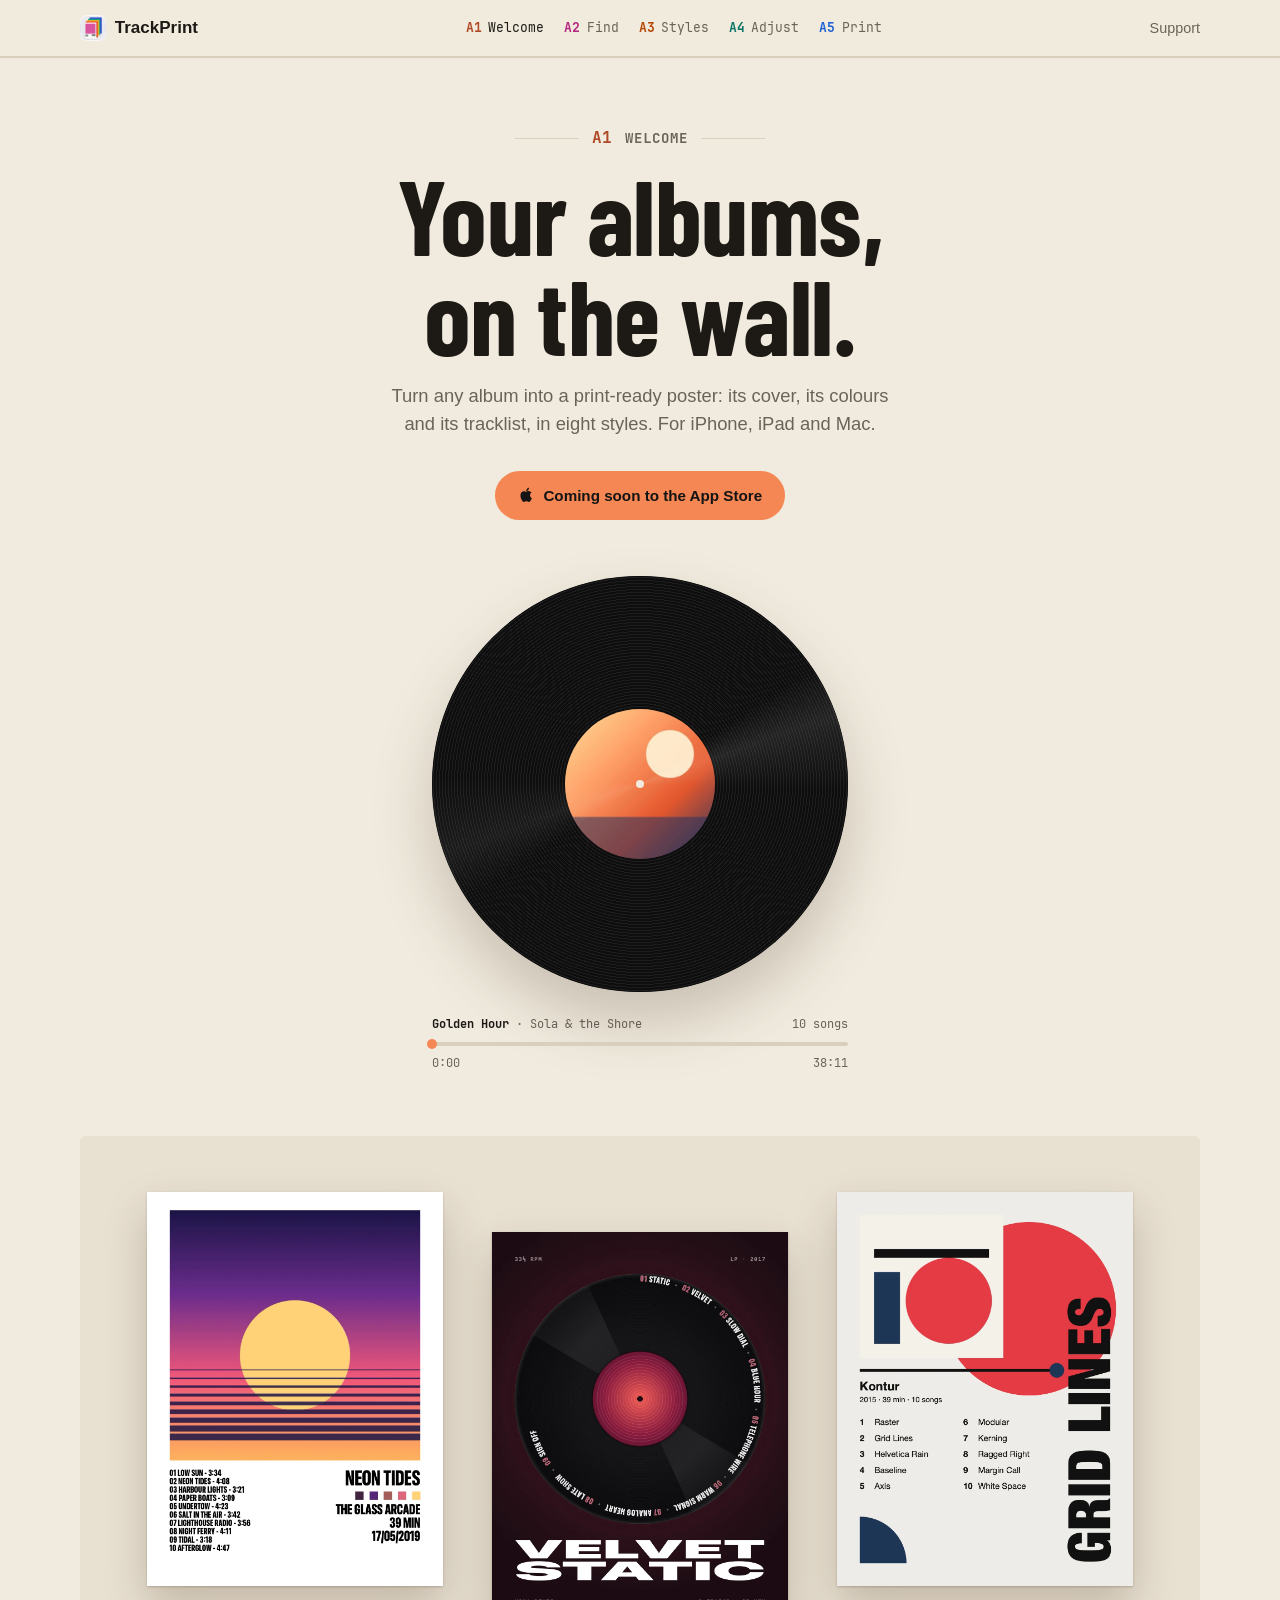
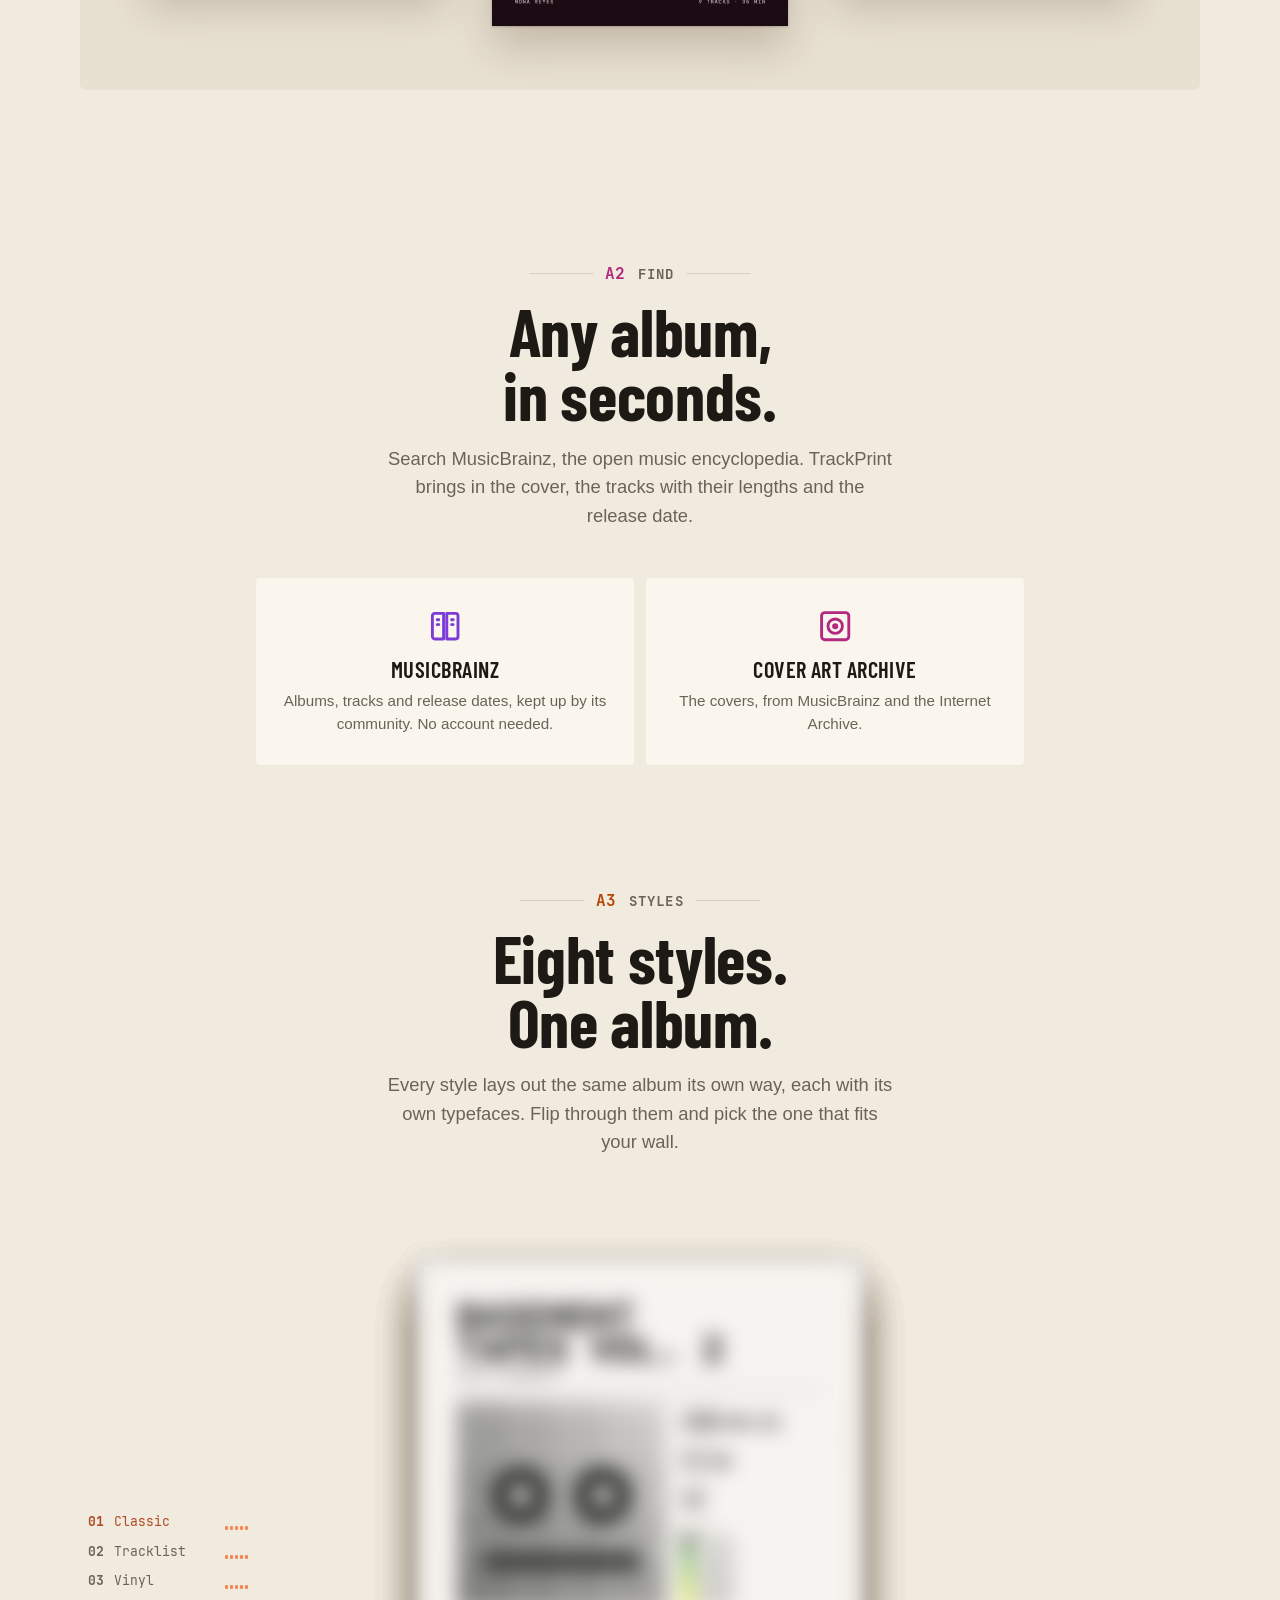
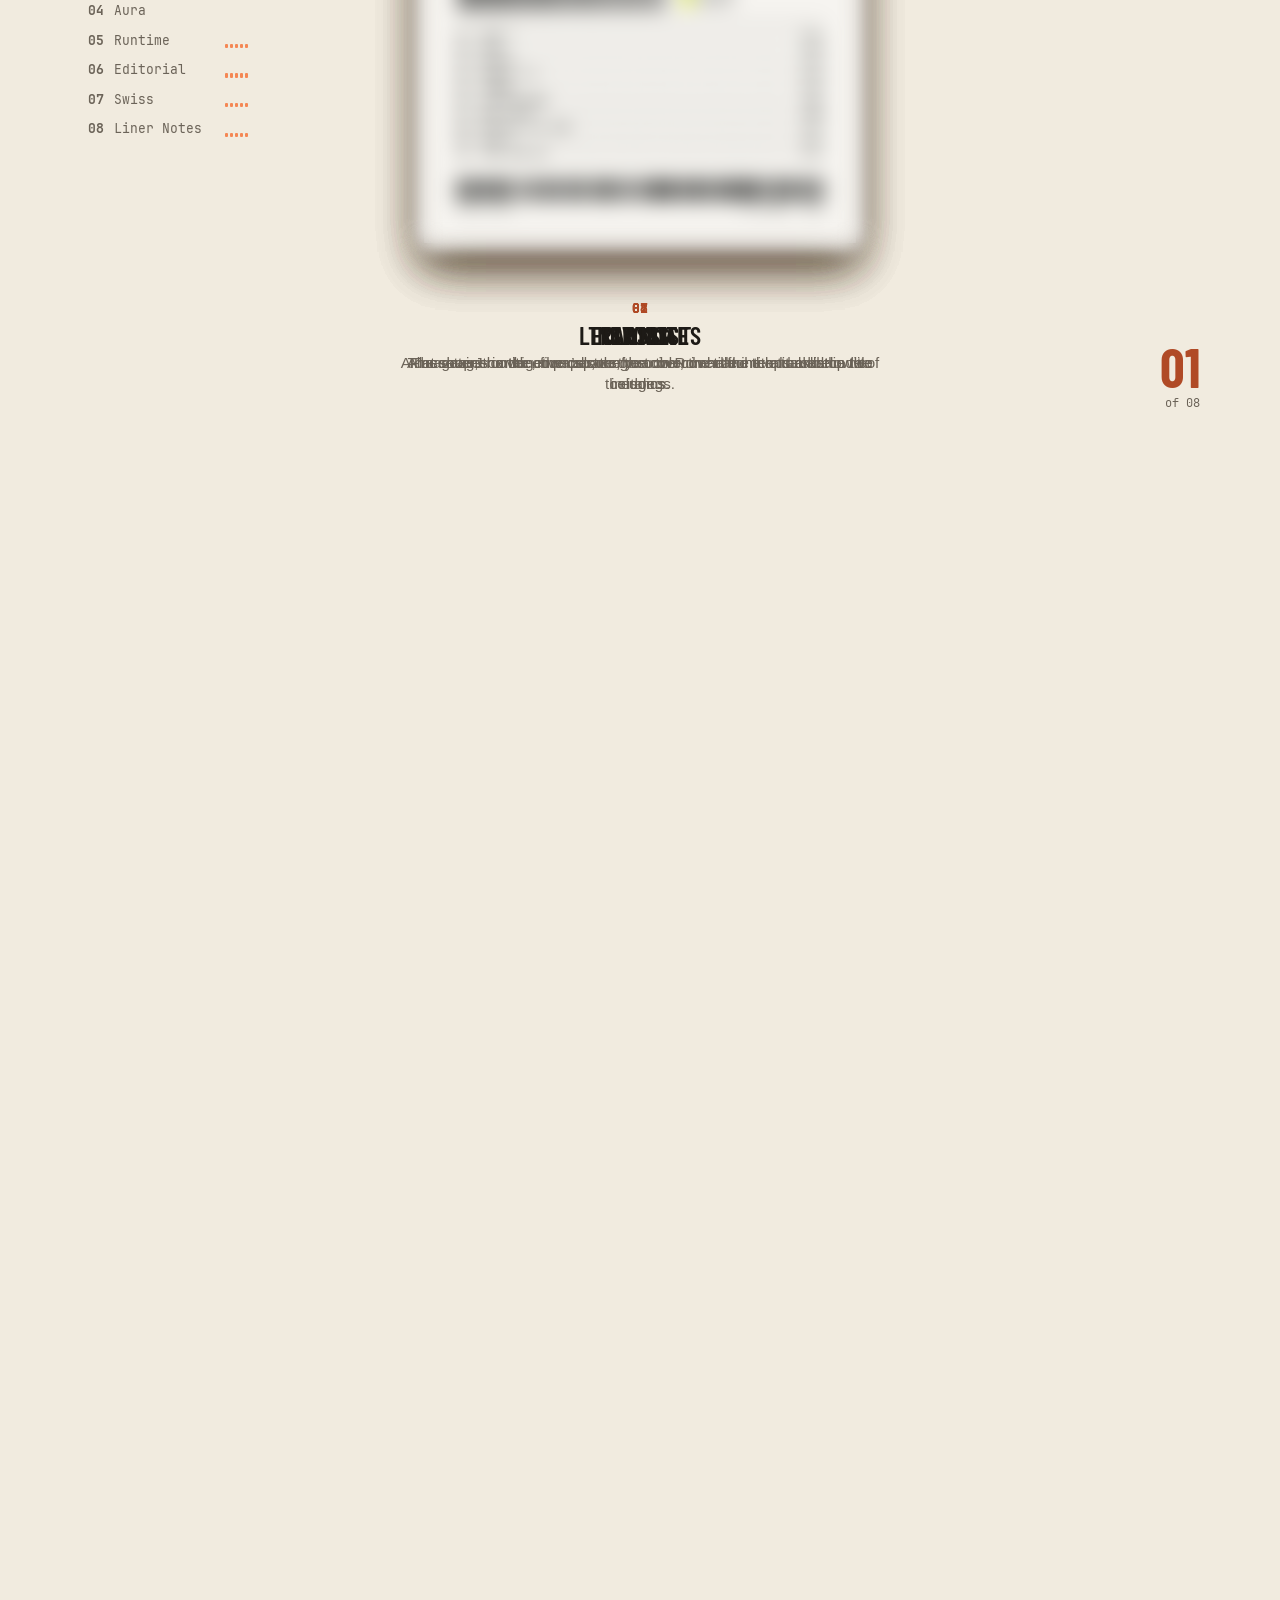
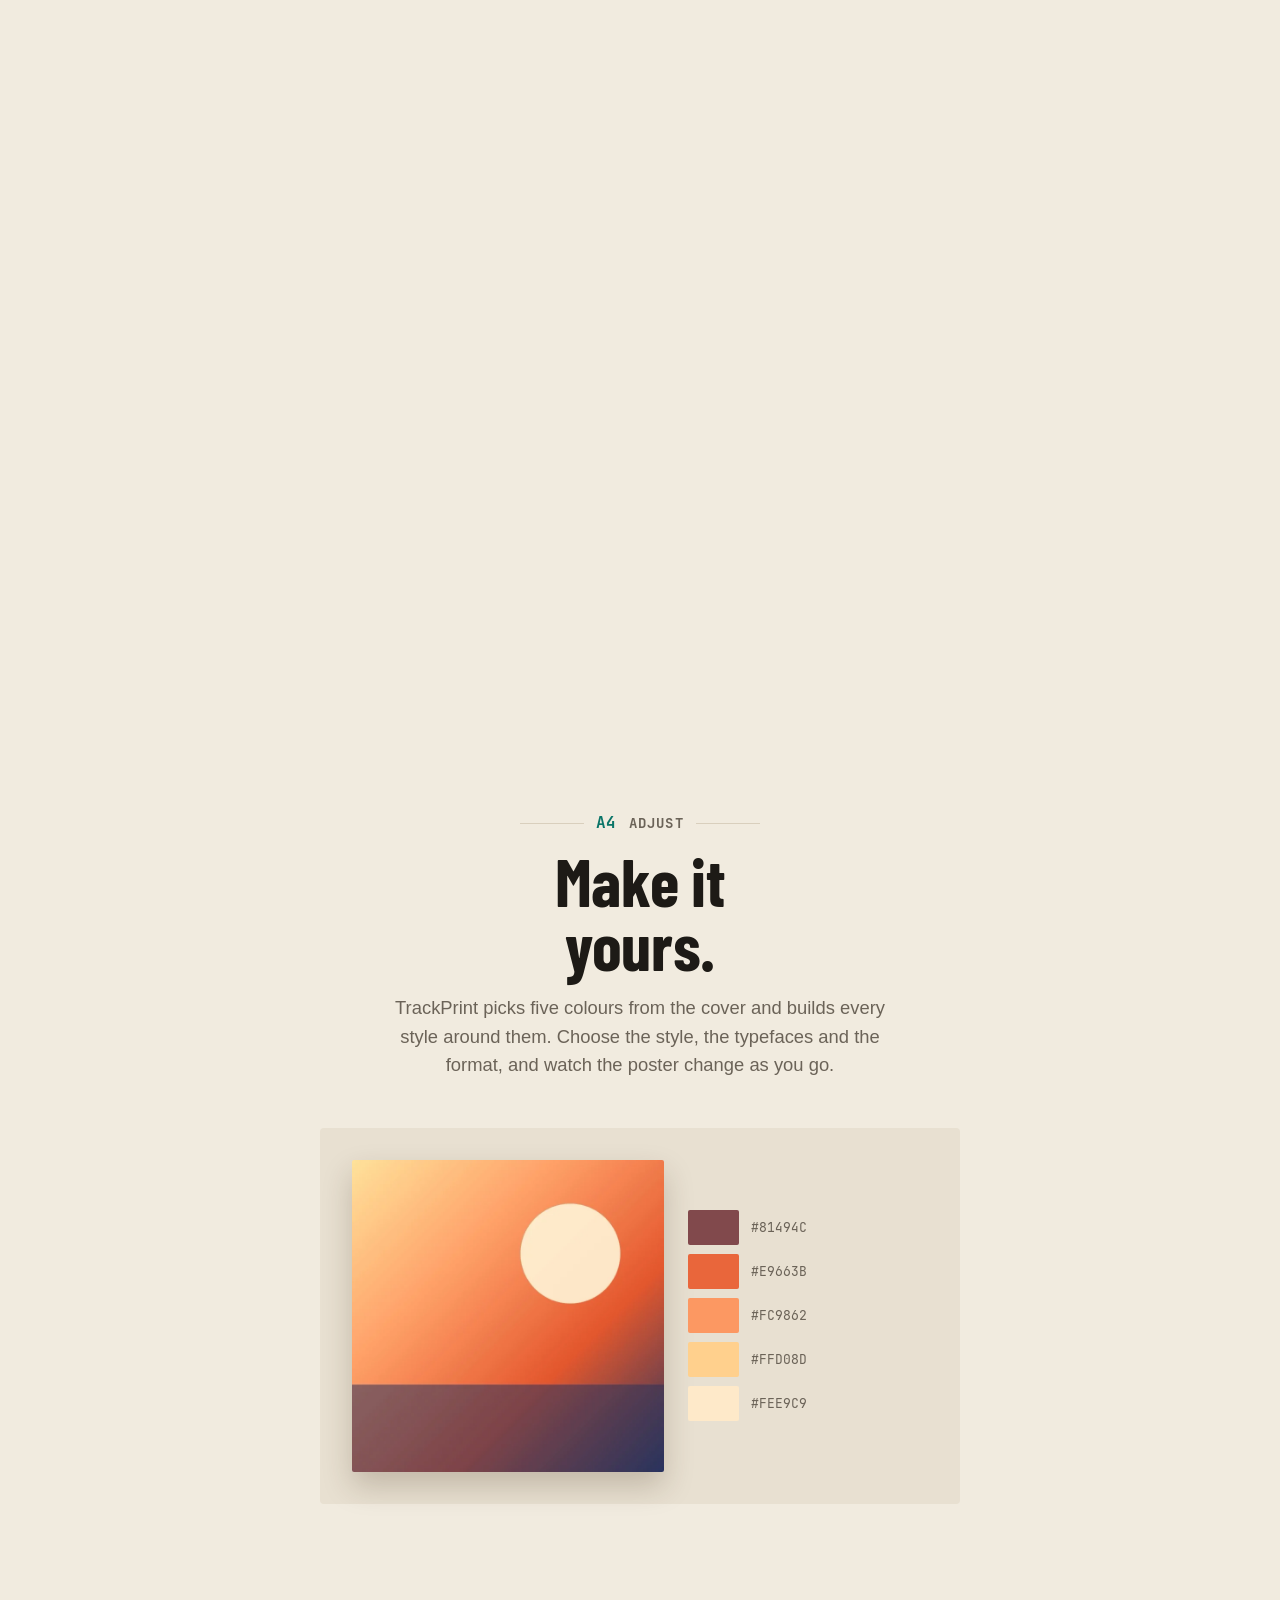
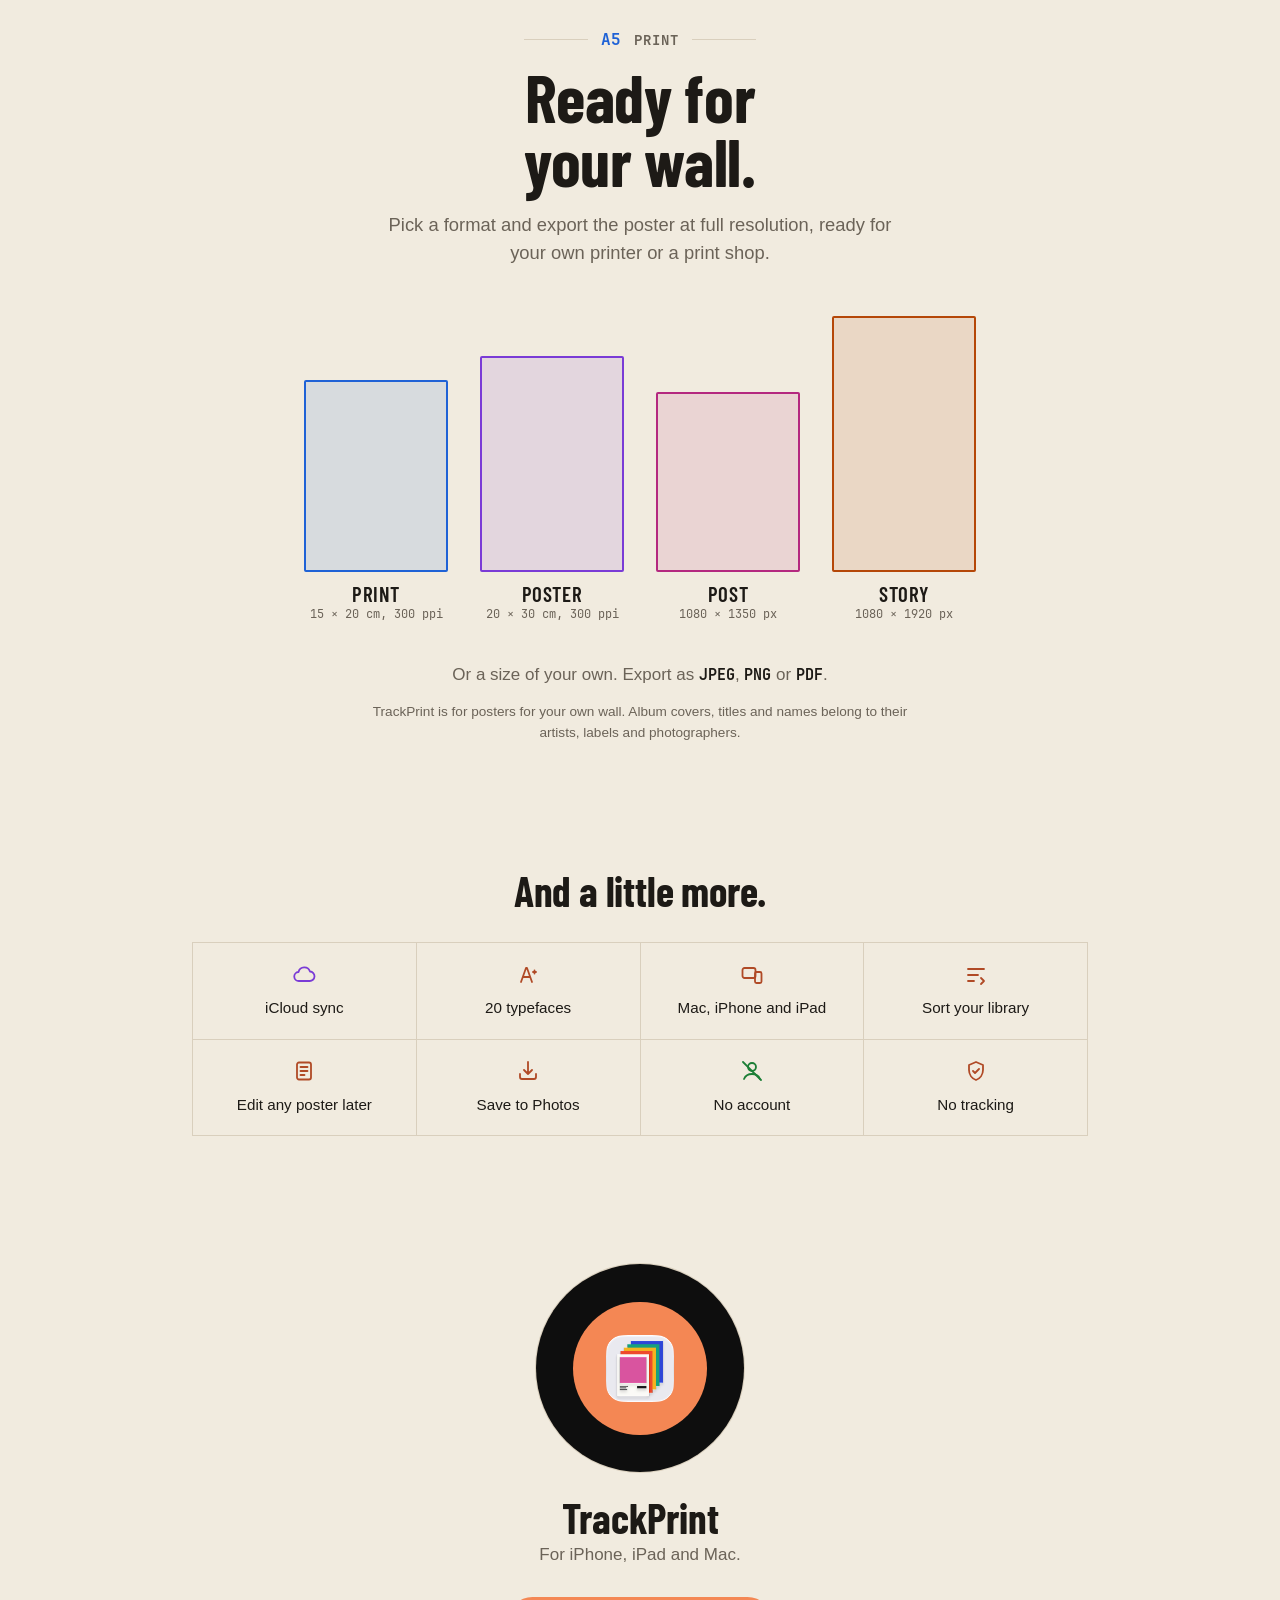
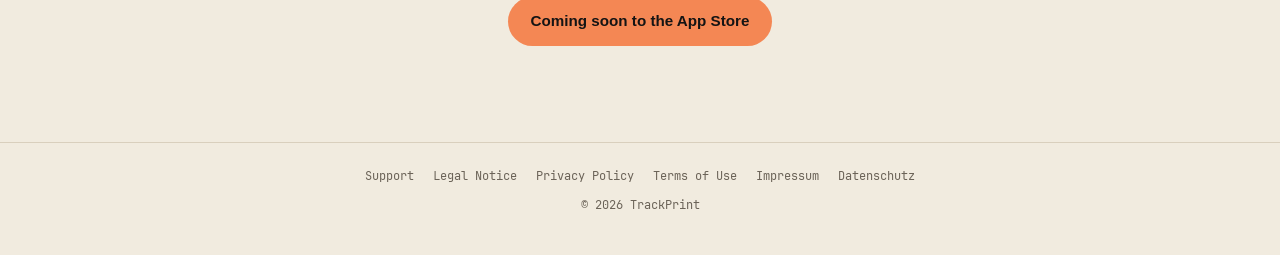
==== commit 3e9515a3: "[#] centre the landing page and play the styles as a scroll reel" ====
--- a/index.html
+++ b/index.html
@@ -31,15 +31,14 @@
 <div class="playhead" aria-hidden="true"><span id="playhead"></span></div>
 </nav>
 
-<header class="wrap side" id="welcome">
-<div class="hero">
-<div>
+<header class="wrap hero" id="welcome">
+<div class="intro">
 <p class="track" style="--c: var(--accent-text)"><b>A1</b>Welcome</p>
 <h1>Your albums,<br>on the wall.</h1>
 <p class="line">Turn any album into a print-ready poster: its cover, its colours and its tracklist, in eight styles. For iPhone, iPad and Mac.</p>
-<p><span class="badge"><svg viewBox="0 0 24 24" aria-hidden="true"><path d="M16.4 12.6c0-2.4 2-3.6 2.1-3.7-1.1-1.7-2.9-1.9-3.5-1.9-1.5-.2-2.9.9-3.7.9-.8 0-1.9-.9-3.2-.8-1.6 0-3.1 1-4 2.4-1.7 3-.4 7.4 1.2 9.8.8 1.2 1.8 2.5 3 2.4 1.2 0 1.7-.8 3.1-.8 1.5 0 1.9.8 3.2.8 1.3 0 2.2-1.2 3-2.4.9-1.4 1.3-2.7 1.3-2.8 0 0-2.5-1-2.5-3.9zM14 5.5c.7-.8 1.1-1.9 1-3-1 0-2.1.7-2.8 1.5-.6.7-1.2 1.8-1 2.9 1 .1 2.1-.6 2.8-1.4z"/></svg>Coming soon to the App Store</span></p>
-</div>
-<div>
+<p class="cta"><span class="badge"><svg viewBox="0 0 24 24" aria-hidden="true"><path d="M16.4 12.6c0-2.4 2-3.6 2.1-3.7-1.1-1.7-2.9-1.9-3.5-1.9-1.5-.2-2.9.9-3.7.9-.8 0-1.9-.9-3.2-.8-1.6 0-3.1 1-4 2.4-1.7 3-.4 7.4 1.2 9.8.8 1.2 1.8 2.5 3 2.4 1.2 0 1.7-.8 3.1-.8 1.5 0 1.9.8 3.2.8 1.3 0 2.2-1.2 3-2.4.9-1.4 1.3-2.7 1.3-2.8 0 0-2.5-1-2.5-3.9zM14 5.5c.7-.8 1.1-1.9 1-3-1 0-2.1.7-2.8 1.5-.6.7-1.2 1.8-1 2.9 1 .1 2.1-.6 2.8-1.4z"/></svg>Coming soon to the App Store</span></p>
+</div>
+<div class="deck">
 <div class="record" role="img" aria-label="A record with the cover of Golden Hour, a made-up album, as its label">
 <div class="disc"><img src="images/cover-golden-hour.webp" width="720" height="720" alt=""></div>
 <div class="sheen"></div>
@@ -50,7 +49,6 @@
 <div class="row"><span id="elapsed">0:00</span><span>38:11</span></div>
 </div>
 </div>
-</div>
 <div class="wall" aria-label="Three TrackPrint posters on a wall">
 <img class="print" src="images/poster-classic.webp" width="1063" height="1417" alt="A Classic poster of the album Neon Tides: the cover, the title, five colours from the cover and the tracklist">
 <img class="print" src="images/poster-vinyl.webp" width="1063" height="1417" alt="A Vinyl poster of the album Velvet Static: a record whose groove spells out the songs, the title stretched beneath">
@@ -59,12 +57,13 @@
 </header>
 
 <main class="wrap">
-<section class="side split" id="find" aria-labelledby="find-title">
-<div>
+<section class="side" id="find" aria-labelledby="find-title">
+<div class="intro">
 <p class="track" style="--c: var(--pink)"><b>A2</b>Find</p>
 <h2 id="find-title">Any album,<br>in seconds.</h2>
 <p class="line">Search MusicBrainz, the open music encyclopedia. TrackPrint brings in the cover, the tracks with their lengths and the release date.</p>
 </div>
+<div class="content">
 <div class="sources">
 <div class="source" style="--c: var(--purple)">
 <svg viewBox="0 0 24 24" aria-hidden="true"><path d="M4 5.5A1.5 1.5 0 0 1 5.5 4H11v16H5.5A1.5 1.5 0 0 1 4 18.5zM13 4h5.5A1.5 1.5 0 0 1 20 5.5v13a1.5 1.5 0 0 1-1.5 1.5H13z"/><path d="M7 8h1M7 11h1M16 8h1M16 11h1"/></svg>
@@ -77,36 +76,73 @@
 <p>The covers, from MusicBrainz and the Internet Archive.</p>
 </div>
 </div>
+</div>
 </section>
 
 <section class="side" id="styles" aria-labelledby="styles-title">
+<div class="intro">
 <p class="track" style="--c: var(--orange)"><b>A3</b>Styles</p>
 <h2 id="styles-title">Eight styles.<br>One album.</h2>
 <p class="line">Every style lays out the same album its own way, each with its own typefaces. Flip through them and pick the one that fits your wall.</p>
-<div class="styles">
-<figure>
-<img class="print" id="style-poster" src="images/poster-classic.webp" width="1063" height="1417" alt="A Classic poster" loading="lazy">
-<figcaption id="style-caption">01 · Classic</figcaption>
-</figure>
-<ol class="list" id="style-list">
-<li><button type="button" aria-pressed="true" aria-controls="style-poster" data-poster="classic"><span class="n">01</span><span class="name">Classic</span><span class="meter" aria-hidden="true"><i></i><i></i><i></i><i></i><i></i></span><span class="desc">The cover, the title, five colours from the cover and the tracklist in two columns.</span></button></li>
-<li><button type="button" aria-pressed="false" aria-controls="style-poster" data-poster="tracklist"><span class="n">02</span><span class="name">Tracklist</span><span class="meter" aria-hidden="true"><i></i><i></i><i></i><i></i><i></i></span><span class="desc">The songs run together above the cover, the title in capitals below it.</span></button></li>
-<li><button type="button" aria-pressed="false" aria-controls="style-poster" data-poster="vinyl"><span class="n">03</span><span class="name">Vinyl</span><span class="meter" aria-hidden="true"><i></i><i></i><i></i><i></i><i></i></span><span class="desc">The songs along one spiral groove, with the cover as the record’s label.</span></button></li>
-<li><button type="button" aria-pressed="false" aria-controls="style-poster" data-poster="aura"><span class="n">04</span><span class="name">Aura</span><span class="meter" aria-hidden="true"><i></i><i></i><i></i><i></i><i></i></span><span class="desc">A colour field mixed from the cover, with the running time as a playback bar.</span></button></li>
-<li><button type="button" aria-pressed="false" aria-controls="style-poster" data-poster="runtime"><span class="n">05</span><span class="name">Runtime</span><span class="meter" aria-hidden="true"><i></i><i></i><i></i><i></i><i></i></span><span class="desc">Every track as a bar as long as it plays, in one gradient of the cover’s colours.</span></button></li>
-<li><button type="button" aria-pressed="false" aria-controls="style-poster" data-poster="editorial"><span class="n">06</span><span class="name">Editorial</span><span class="meter" aria-hidden="true"><i></i><i></i><i></i><i></i><i></i></span><span class="desc">A magazine cover on paper, the year in Roman numerals and the title in italics.</span></button></li>
-<li><button type="button" aria-pressed="false" aria-controls="style-poster" data-poster="swiss"><span class="n">07</span><span class="name">Swiss</span><span class="meter" aria-hidden="true"><i></i><i></i><i></i><i></i><i></i></span><span class="desc">Flat shapes in the cover’s strongest colour and the title turned up the edge.</span></button></li>
-<li><button type="button" aria-pressed="false" aria-controls="style-poster" data-poster="liner-notes"><span class="n">08</span><span class="name">Liner Notes</span><span class="meter" aria-hidden="true"><i></i><i></i><i></i><i></i><i></i></span><span class="desc">A cassette J-card in monospace, the cover in halftone and a barcode of the songs.</span></button></li>
+</div>
+<div class="reel" id="reel" style="--count: 8">
+<div class="stage">
+<ol class="reel-index" aria-label="Go to a style">
+<li><button type="button" data-step="0"><b>01</b><span class="name">Classic</span><span class="meter" aria-hidden="true"><i></i><i></i><i></i><i></i><i></i></span></button></li>
+<li><button type="button" data-step="1"><b>02</b><span class="name">Tracklist</span><span class="meter" aria-hidden="true"><i></i><i></i><i></i><i></i><i></i></span></button></li>
+<li><button type="button" data-step="2"><b>03</b><span class="name">Vinyl</span><span class="meter" aria-hidden="true"><i></i><i></i><i></i><i></i><i></i></span></button></li>
+<li><button type="button" data-step="3"><b>04</b><span class="name">Aura</span><span class="meter" aria-hidden="true"><i></i><i></i><i></i><i></i><i></i></span></button></li>
+<li><button type="button" data-step="4"><b>05</b><span class="name">Runtime</span><span class="meter" aria-hidden="true"><i></i><i></i><i></i><i></i><i></i></span></button></li>
+<li><button type="button" data-step="5"><b>06</b><span class="name">Editorial</span><span class="meter" aria-hidden="true"><i></i><i></i><i></i><i></i><i></i></span></button></li>
+<li><button type="button" data-step="6"><b>07</b><span class="name">Swiss</span><span class="meter" aria-hidden="true"><i></i><i></i><i></i><i></i><i></i></span></button></li>
+<li><button type="button" data-step="7"><b>08</b><span class="name">Liner Notes</span><span class="meter" aria-hidden="true"><i></i><i></i><i></i><i></i><i></i></span></button></li>
 </ol>
-</div>
-</section>
-
-<section class="side split" id="adjust" aria-labelledby="adjust-title">
-<div>
+<ol class="reel-items">
+<li class="style" id="style-classic">
+<img class="print" src="images/poster-classic.webp" width="1063" height="1417" alt="A Classic poster of the album Neon Tides" loading="lazy">
+<div class="text"><span class="n">01</span><h3>Classic</h3><p>The cover, the title, five colours from the cover and the tracklist in two columns.</p></div>
+</li>
+<li class="style" id="style-tracklist">
+<img class="print" src="images/poster-tracklist.webp" width="1063" height="1417" alt="A Tracklist poster of the album Paper Moons" loading="lazy">
+<div class="text"><span class="n">02</span><h3>Tracklist</h3><p>The songs run together above the cover, the title in capitals below it.</p></div>
+</li>
+<li class="style" id="style-vinyl">
+<img class="print" src="images/poster-vinyl.webp" width="1063" height="1417" alt="A Vinyl poster of the album Velvet Static" loading="lazy">
+<div class="text"><span class="n">03</span><h3>Vinyl</h3><p>The songs along one spiral groove, with the cover as the record’s label.</p></div>
+</li>
+<li class="style" id="style-aura">
+<img class="print" src="images/poster-aura.webp" width="1063" height="1417" alt="An Aura poster of the album Golden Hour" loading="lazy">
+<div class="text"><span class="n">04</span><h3>Aura</h3><p>A colour field mixed from the cover, with the running time as a playback bar.</p></div>
+</li>
+<li class="style" id="style-runtime">
+<img class="print" src="images/poster-runtime.webp" width="1063" height="1417" alt="A Runtime poster of the album Long Exposure" loading="lazy">
+<div class="text"><span class="n">05</span><h3>Runtime</h3><p>Every track as a bar as long as it plays, in one gradient of the cover’s colours.</p></div>
+</li>
+<li class="style" id="style-editorial">
+<img class="print" src="images/poster-editorial.webp" width="1063" height="1417" alt="An Editorial poster of the album Marble Gardens" loading="lazy">
+<div class="text"><span class="n">06</span><h3>Editorial</h3><p>A magazine cover on paper, the year in Roman numerals and the title in italics.</p></div>
+</li>
+<li class="style" id="style-swiss">
+<img class="print" src="images/poster-swiss.webp" width="1063" height="1417" alt="A Swiss poster of the album Grid Lines" loading="lazy">
+<div class="text"><span class="n">07</span><h3>Swiss</h3><p>Flat shapes in the cover’s strongest colour and the title turned up the edge.</p></div>
+</li>
+<li class="style" id="style-liner-notes">
+<img class="print" src="images/poster-liner-notes.webp" width="1063" height="1417" alt="A Liner Notes poster of the album Basement Tapes Vol. 2" loading="lazy">
+<div class="text"><span class="n">08</span><h3>Liner Notes</h3><p>A cassette J-card in monospace, the cover in halftone and a barcode of the songs.</p></div>
+</li>
+</ol>
+<p class="reel-count" aria-hidden="true"><b id="reel-number">01</b>of 08</p>
+</div>
+</div>
+</section>
+
+<section class="side" id="adjust" aria-labelledby="adjust-title">
+<div class="intro">
 <p class="track" style="--c: var(--teal)"><b>A4</b>Adjust</p>
 <h2 id="adjust-title">Make it<br>yours.</h2>
 <p class="line">TrackPrint picks five colours from the cover and builds every style around them. Choose the style, the typefaces and the format, and watch the poster change as you go.</p>
 </div>
+<div class="content">
 <div class="palette">
 <img src="images/cover-golden-hour.webp" width="720" height="720" alt="The cover of the album Golden Hour: a sun over a sunset gradient" loading="lazy">
 <ul aria-label="The five colours picked from the cover">
@@ -117,12 +153,16 @@
 <li style="--s: #FEE9C9">#FEE9C9</li>
 </ul>
 </div>
+</div>
 </section>
 
 <section class="side" id="print" aria-labelledby="print-title">
+<div class="intro">
 <p class="track" style="--c: var(--blue)"><b>A5</b>Print</p>
 <h2 id="print-title">Ready for<br>your wall.</h2>
 <p class="line">Pick a format and export the poster at full resolution, ready for your own printer or a print shop.</p>
+</div>
+<div class="content">
 <ul class="formats">
 <li style="--c: var(--blue)"><span class="frame" style="aspect-ratio: 3 / 4"></span><h3>Print</h3><p>15 × 20 cm, 300 ppi</p></li>
 <li style="--c: var(--purple)"><span class="frame" style="aspect-ratio: 2 / 3"></span><h3>Poster</h3><p>20 × 30 cm, 300 ppi</p></li>
@@ -131,6 +171,7 @@
 </ul>
 <p class="exports">Or a size of your own. Export as <strong>JPEG</strong>, <strong>PNG</strong> or <strong>PDF</strong>.</p>
 <p class="fineprint">TrackPrint is for posters for your own wall. Album covers, titles and names belong to their artists, labels and photographers.</p>
+</div>
 </section>
 
 <section class="more" aria-labelledby="more-title">
@@ -151,7 +192,7 @@
 <div class="label"><img src="icon-512.png" width="80" height="80" alt=""></div>
 <h2>TrackPrint</h2>
 <p>For iPhone, iPad and Mac.</p>
-<p><span class="badge">Coming soon to the App Store</span></p>
+<p class="cta"><span class="badge">Coming soon to the App Store</span></p>
 </section>
 </main>
 
@@ -206,21 +247,79 @@
     }
 }
 
-// A3: choosing a style plays it: its poster shows and its meter moves.
-const styleList = document.getElementById('style-list');
-const stylePoster = document.getElementById('style-poster');
-const styleCaption = document.getElementById('style-caption');
-styleList.addEventListener('click', (event) => {
-    const button = event.target.closest('button');
-    if (!button) return;
-    for (const other of styleList.querySelectorAll('button')) {
-        other.setAttribute('aria-pressed', String(other === button));
+// A3: the reel. While the styles pass, the stage holds still under the top
+// bar; each poster holds, then morphs into the next, and its words come in as
+// it arrives. With reduced motion it stays the grid of all eight.
+const reel = document.getElementById('reel');
+const reelStage = reel.querySelector('.stage');
+const reelStyles = [...reel.querySelectorAll('.style')];
+const reelButtons = [...reel.querySelectorAll('.reel-index button')];
+const reelNumber = document.getElementById('reel-number');
+const stillness = window.matchMedia('(prefers-reduced-motion: reduce)');
+let reelCurrent = -1;
+
+// Each step holds for its first and last quarter and morphs in between.
+function morph(t) {
+    const x = Math.min(1, Math.max(0, (t - 0.25) / 0.5));
+    return x * x * (3 - 2 * x);
+}
+
+function reelGeometry() {
+    const stickyTop = parseFloat(getComputedStyle(reelStage).top) || 0;
+    const travel = reel.offsetHeight - reelStage.offsetHeight;
+    const start = reel.getBoundingClientRect().top + window.scrollY - stickyTop;
+    return { travel, start };
+}
+
+function playReel() {
+    if (!reel.classList.contains('playing')) return;
+    const { travel, start } = reelGeometry();
+    const last = reelStyles.length - 1;
+    const raw = Math.min(1, Math.max(0, (window.scrollY - start) / travel)) * last;
+    const step = Math.min(last, Math.floor(raw));
+    const at = step + morph(raw - step);
+    reelStyles.forEach((style, i) => {
+        const d = at - i;
+        // The style arriving lies over the one leaving and fades in on it.
+        const shown = d >= 0 ? (d < 1 ? 1 : 0) : Math.max(0, 1 + d);
+        const away = Math.min(1, Math.abs(d));
+        style.classList.toggle('near', shown > 0);
+        style.style.setProperty('--shown', shown);
+        style.style.setProperty('--away', away);
+        style.style.setProperty('--read', Math.max(0, 1 - away * 2.5));
+        style.style.setProperty('--toward', Math.max(-1, Math.min(1, -d)));
+    });
+    const current = Math.round(at);
+    if (current !== reelCurrent) {
+        reelCurrent = current;
+        reelButtons.forEach((button, i) => button.toggleAttribute('aria-current', i === current));
+        reelNumber.textContent = String(current + 1).padStart(2, '0');
     }
-    const name = button.querySelector('.name').textContent;
-    stylePoster.src = 'images/poster-' + button.dataset.poster + '.webp';
-    stylePoster.alt = (/^[AEIOU]/.test(name) ? 'An ' : 'A ') + name + ' poster';
-    styleCaption.textContent = button.querySelector('.n').textContent + ' · ' + name;
+}
+
+function setReel() {
+    const playing = !stillness.matches;
+    reel.classList.toggle('playing', playing);
+    if (!playing) {
+        for (const style of reelStyles) {
+            style.removeAttribute('style');
+            style.classList.remove('near');
+        }
+    }
+    reelCurrent = -1;
+    playReel();
+}
+
+reelButtons.forEach((button, i) => {
+    button.addEventListener('click', () => {
+        const { travel, start } = reelGeometry();
+        window.scrollTo({ top: start + (travel * i) / (reelStyles.length - 1) });
+    });
 });
+stillness.addEventListener('change', setReel);
+window.addEventListener('scroll', () => requestAnimationFrame(playReel), { passive: true });
+window.addEventListener('resize', playReel);
+setReel();
 </script>
 </body>
 </html>
--- a/style.css
+++ b/style.css
@@ -225,11 +225,13 @@
     background: var(--accent);
 }
 
-/* Track headers: the number in the feature's colour, the name in small capitals. */
+/* Track headers: the number in the feature's colour, the name in small capitals,
+   centred between two rules. */
 
 .track {
     display: flex;
     align-items: baseline;
+    justify-content: center;
     gap: 0.8rem;
     margin: 0 0 1.1rem;
     font: 700 0.85rem/1 var(--mono);
@@ -244,10 +246,10 @@
     letter-spacing: 0;
 }
 
+.track::before,
 .track::after {
     content: "";
-    flex: 1;
-    max-width: 8rem;
+    flex: 0 1 4rem;
     height: 1px;
     align-self: center;
     background: var(--groove);
@@ -263,26 +265,35 @@
     text-wrap: balance;
 }
 
-.side h1 {
+/* Every track opens with its header, headline and line, centred. */
+
+.intro {
+    text-align: center;
+}
+
+.intro h1 {
     font-size: clamp(3.4rem, 9vw, 6.6rem);
 }
 
-.side h2 {
+.intro h2 {
     font-size: clamp(2.6rem, 6vw, 4.2rem);
 }
 
 .line {
-    margin: 1.1rem 0 0;
-    max-width: 30rem;
+    max-width: 32rem;
+    margin: 1.1rem auto 0;
     font-size: 1.15rem;
     color: var(--muted);
+}
+
+.content {
+    margin-top: 3rem;
 }
 
 .badge {
     display: inline-flex;
     align-items: center;
     gap: 0.5rem;
-    margin-top: 2rem;
     padding: 0.8rem 1.4rem;
     border-radius: 999px;
     background: var(--accent);
@@ -298,6 +309,10 @@
     fill: currentColor;
 }
 
+.cta {
+    margin: 2rem 0 0;
+}
+
 /* A poster as a print: a thin paper edge and a shadow on the wall. */
 
 .print {
@@ -307,22 +322,23 @@
     box-shadow: 0 1px 2px var(--shadow), 0 20px 40px var(--shadow);
 }
 
-/* A1 Welcome: a record at 33⅓ rpm with the sample album's cover as its label. */
+/* A1 Welcome: a record at 33⅓ rpm with the sample album's cover as its label,
+   under the headline. */
 
 .hero {
-    display: grid;
-    grid-template-columns: 1.05fr 1fr;
-    gap: 3rem;
-    align-items: center;
-    padding-block: 5rem 3rem;
+    padding-block: 4.5rem 3rem;
+}
+
+.deck {
+    width: min(100%, 26rem);
+    margin: 3.5rem auto 0;
 }
 
 .record {
     position: relative;
     width: 100%;
-    max-width: 30rem;
     aspect-ratio: 1;
-    margin-left: auto;
+    overflow: hidden;
     border-radius: 50%;
     background: var(--vinyl);
     box-shadow: 0 30px 60px var(--shadow);
@@ -379,8 +395,7 @@
 }
 
 .nowplaying {
-    max-width: 30rem;
-    margin: 1.5rem 0 0 auto;
+    margin-top: 1.5rem;
     font: 0.78rem/1.3 var(--mono);
     color: var(--muted);
 }
@@ -429,6 +444,7 @@
     grid-template-columns: repeat(3, 1fr);
     gap: 5%;
     align-items: start;
+    margin-top: 4rem;
     padding: 3.5rem 6% 4rem;
     border-radius: 6px;
     background: var(--stage);
@@ -444,32 +460,27 @@
     padding-top: 8rem;
 }
 
-.split {
-    display: grid;
-    grid-template-columns: 1fr 1.1fr;
-    gap: 4rem;
-    align-items: center;
-}
-
-/* A2 Find: where the albums and their covers come from. */
+/* A2 Find: where the albums and their covers come from, side by side. */
 
 .sources {
     display: grid;
+    grid-template-columns: repeat(2, minmax(0, 1fr));
     gap: 0.75rem;
+    max-width: 48rem;
+    margin-inline: auto;
 }
 
 .source {
     display: grid;
-    grid-template-columns: auto 1fr;
-    gap: 0.2rem 1rem;
-    align-items: center;
-    padding: 1.3rem 1.4rem;
+    justify-items: center;
+    gap: 0.5rem;
+    padding: 1.8rem 1.5rem;
     border-radius: 4px;
     background: var(--card);
+    text-align: center;
 }
 
 .source svg {
-    grid-row: span 2;
     width: 2.4rem;
     height: 2.4rem;
     fill: none;
@@ -480,7 +491,7 @@
 }
 
 .source h3 {
-    margin: 0;
+    margin: 0.3rem 0 0;
     font: 600 1.4rem/1 var(--display);
     letter-spacing: 0.02em;
     text-transform: uppercase;
@@ -492,89 +503,196 @@
     color: var(--muted);
 }
 
-/* A3 Styles: the eight styles as a tracklist; the one playing shows its poster
-   and a level meter. */
-
-.styles {
-    display: grid;
-    grid-template-columns: minmax(0, 1fr) minmax(0, 1.25fr);
-    gap: 4rem;
-    align-items: start;
-    margin-top: 3rem;
-}
-
-.styles figure {
-    position: sticky;
-    top: 6rem;
-    margin: 0;
-}
-
-.styles figcaption {
-    margin-top: 1rem;
-    font: 0.78rem var(--mono);
-    color: var(--muted);
-}
-
-.list {
+/* A3 Styles: a reel. The section holds still while you scroll; each poster
+   morphs into the next and its number, name and description come in. Without
+   JavaScript, or with reduced motion, it is a grid of all eight. */
+
+.reel {
+    list-style: none;
+    margin: 3rem 0 0;
+    padding: 0;
+}
+
+.reel-index {
+    display: none;
+}
+
+.reel-items {
+    display: grid;
+    grid-template-columns: repeat(4, minmax(0, 1fr));
+    gap: 3rem 2rem;
     margin: 0;
     padding: 0;
     list-style: none;
-    border-top: 1px solid var(--groove);
-}
-
-.list button {
-    all: unset;
-    box-sizing: border-box;
-    display: grid;
-    grid-template-columns: 2.4rem 1fr auto;
-    gap: 0.2rem 1rem;
-    width: 100%;
-    padding: 1rem 0.25rem;
-    border-bottom: 1px solid var(--groove);
-    cursor: pointer;
-}
-
-.list button:focus-visible {
-    outline: 2px solid var(--accent);
-    outline-offset: -2px;
-}
-
-.list .n {
-    font: 700 0.85rem/1.9 var(--mono);
-    color: var(--muted);
-}
-
-.list .name {
+}
+
+.style {
+    margin: 0;
+    text-align: center;
+}
+
+.style .text {
+    margin-top: 1.1rem;
+}
+
+.style .n {
+    display: block;
+    font: 700 0.8rem/1 var(--mono);
+    color: var(--accent-text);
+}
+
+.style h3 {
+    margin: 0.35rem 0 0.3rem;
     font: 600 1.6rem/1 var(--display);
     letter-spacing: 0.02em;
     text-transform: uppercase;
 }
 
-.list .desc {
-    grid-column: 2;
+.style p {
+    margin: 0;
     font-size: 0.95rem;
     line-height: 1.4;
     color: var(--muted);
 }
 
-.list button:hover .name,
-.list button[aria-pressed="true"] .n,
-.list button[aria-pressed="true"] .name {
+/* The reel, once the script runs it: a stage pinned under the top bar, as
+   tall as the screen, the eight styles stacked on it. */
+
+.reel.playing {
+    height: calc(var(--count) * 70svh + 100svh - 3.6rem);
+}
+
+.reel.playing .stage {
+    position: sticky;
+    top: 3.6rem;
+    display: grid;
+    grid-template-columns: 11rem minmax(0, 1fr) 11rem;
+    grid-template-rows: minmax(0, 1fr);
+    align-items: center;
+    gap: 2rem;
+    height: calc(100svh - 3.6rem);
+    padding-block: 1.5rem;
+}
+
+.reel.playing .reel-index {
+    display: grid;
+    gap: 0.15rem;
+    margin: 0;
+    padding: 0;
+    list-style: none;
+}
+
+.reel-index button {
+    all: unset;
+    box-sizing: border-box;
+    display: flex;
+    align-items: center;
+    gap: 0.6rem;
+    width: 100%;
+    padding: 0.4rem 0.5rem;
+    border-radius: 3px;
+    font: 400 0.8rem/1 var(--mono);
+    color: var(--muted);
+    cursor: pointer;
+}
+
+.reel-index button:hover {
+    color: var(--text);
+}
+
+.reel-index button:focus-visible {
+    outline: 2px solid var(--accent);
+    outline-offset: 0;
+}
+
+.reel-index b {
+    font-weight: 700;
+}
+
+.reel-index [aria-current] {
     color: var(--accent-text);
 }
 
+.reel-index .meter {
+    margin-left: auto;
+}
+
+.reel.playing .reel-items {
+    display: grid;
+    grid-template: minmax(0, 1fr) / minmax(0, 1fr);
+    align-self: stretch;
+    min-height: 0;
+    gap: 0;
+}
+
+/* Every style sits in the stage's one cell, the one playing on top: its
+   poster above, its words below. */
+
+.reel.playing .style {
+    grid-area: 1 / 1;
+    display: grid;
+    grid-template-rows: minmax(0, 1fr) auto;
+    height: 100%;
+    min-height: 0;
+}
+
+.reel.playing .style .print {
+    grid-row: 1;
+    place-self: center;
+    width: auto;
+    height: min(100%, 36rem);
+    max-width: 100%;
+    opacity: var(--shown, 0);
+    filter: blur(calc(var(--away, 1) * 10px));
+    transform: scale(calc(1 - var(--away, 1) * 0.08));
+    will-change: opacity, transform, filter;
+}
+
+.reel.playing .style .text {
+    grid-row: 2;
+    width: min(100%, 30rem);
+    min-height: 7.5rem;
+    margin: 1.4rem auto 0;
+    opacity: var(--read, 0);
+    transform: translateY(calc(var(--toward, 0) * 1.25rem));
+}
+
+.reel.playing .style:not(.near) .print,
+.reel.playing .style:not(.near) .text {
+    visibility: hidden;
+}
+
+.reel-count {
+    display: none;
+}
+
+.reel.playing .reel-count {
+    display: block;
+    justify-self: end;
+    align-self: end;
+    font: 0.75rem/1.4 var(--mono);
+    color: var(--muted);
+    text-align: right;
+}
+
+.reel-count b {
+    display: block;
+    font: 700 3.4rem/1 var(--display);
+    color: var(--accent-text);
+}
+
+/* The level meter: five bars, moving on the style playing. */
+
 .meter {
-    grid-row: 1 / span 2;
-    grid-column: 3;
     display: flex;
     align-items: flex-end;
-    gap: 3px;
-    height: 1.6rem;
+    gap: 2px;
+    height: 0.9rem;
     opacity: 0;
 }
 
 .meter i {
-    width: 4px;
+    width: 3px;
     height: 30%;
     border-radius: 1px;
     background: var(--accent);
@@ -611,7 +729,7 @@
     }
 }
 
-.list button[aria-pressed="true"] .meter {
+[aria-current] .meter {
     opacity: 1;
 }
 
@@ -622,6 +740,8 @@
     grid-template-columns: 1.3fr 1fr;
     gap: 1.5rem;
     align-items: center;
+    max-width: 40rem;
+    margin-inline: auto;
     padding: 2rem;
     border-radius: 4px;
     background: var(--stage);
@@ -662,12 +782,14 @@
 
 .formats {
     display: flex;
+    justify-content: center;
     align-items: flex-end;
     gap: 2rem;
     max-width: 46rem;
-    margin: 3rem 0 0;
+    margin: 0 auto;
     padding: 0;
     list-style: none;
+    text-align: center;
 }
 
 .formats li {
@@ -698,6 +820,7 @@
 .exports {
     margin: 2.5rem 0 0;
     color: var(--muted);
+    text-align: center;
 }
 
 .exports strong {
@@ -708,9 +831,10 @@
 
 .fineprint {
     max-width: 34rem;
-    margin: 0.75rem 0 0;
+    margin: 0.75rem auto 0;
     font-size: 0.85rem;
     color: var(--muted);
+    text-align: center;
 }
 
 /* And a little more */
@@ -722,13 +846,15 @@
 .more h2 {
     margin-bottom: 2rem;
     font-size: clamp(2rem, 4vw, 2.6rem);
+    text-align: center;
 }
 
 .more ul {
     display: grid;
     grid-template-columns: repeat(4, 1fr);
     gap: 1px;
-    margin: 0;
+    max-width: 56rem;
+    margin: 0 auto;
     padding: 0;
     list-style: none;
     background: var(--groove);
@@ -737,18 +863,20 @@
 
 .more li {
     display: flex;
+    flex-direction: column;
     align-items: center;
-    gap: 0.7rem;
-    padding: 1rem 1.1rem;
+    gap: 0.6rem;
+    padding: 1.2rem 0.8rem;
     background: var(--ground);
     font-weight: 500;
     font-size: 0.95rem;
+    text-align: center;
 }
 
 .more svg {
     flex: none;
-    width: 1.35rem;
-    height: 1.35rem;
+    width: 1.5rem;
+    height: 1.5rem;
     fill: none;
     stroke: var(--c, var(--accent-text));
     stroke-width: 1.8;
@@ -800,7 +928,11 @@
     color: var(--muted);
 }
 
-/* Footer */
+.closing .cta {
+    margin-top: 1.75rem;
+}
+
+/* Footer, centred: the links over the copyright. */
 
 footer {
     border-top: 1px solid var(--groove);
@@ -808,17 +940,19 @@
 
 footer .wrap {
     display: flex;
+    flex-direction: column-reverse;
+    align-items: center;
+    gap: 0.6rem;
+    padding-block: 1.5rem 2.5rem;
+    font: 0.75rem/1.6 var(--mono);
+    color: var(--muted);
+    text-align: center;
+}
+
+footer p {
+    display: flex;
     flex-wrap: wrap;
-    justify-content: space-between;
-    gap: 0.6rem 1.5rem;
-    padding-block: 1.3rem 2.5rem;
-    font: 0.75rem/1.6 var(--mono);
-    color: var(--muted);
-}
-
-footer p {
-    display: flex;
-    flex-wrap: wrap;
+    justify-content: center;
     gap: 0.2rem 1.2rem;
     margin: 0;
 }
@@ -865,7 +999,7 @@
     }
 }
 
-/* Narrow screens: the top bar keeps the track numbers, the names go. */
+/* Narrow screens */
 
 @media (max-width: 900px) {
     .topbar .wrap {
@@ -885,14 +1019,47 @@
         white-space: nowrap;
     }
 
-    .styles {
-        grid-template-columns: 1fr;
-        gap: 2rem;
-    }
-
-    .styles figure {
-        position: static;
-        max-width: 18rem;
+    .reel-items {
+        grid-template-columns: repeat(2, minmax(0, 1fr));
+        gap: 2.5rem 1.25rem;
+    }
+
+    /* The reel on a phone: the numbers in a row on top, the poster, then its words. */
+
+    .reel.playing .stage {
+        grid-template-columns: minmax(0, 1fr);
+        grid-template-rows: auto minmax(0, 1fr);
+        gap: 1rem;
+        padding-block: 1rem;
+    }
+
+    .reel.playing .reel-index {
+        display: flex;
+        justify-content: center;
+        gap: 0.1rem;
+    }
+
+    .reel-index button {
+        width: auto;
+        padding: 0.45rem 0.4rem;
+    }
+
+    .reel-index .name,
+    .reel-index .meter {
+        display: none;
+    }
+
+    .reel.playing .reel-count {
+        display: none;
+    }
+
+    .reel.playing .style .print {
+        height: min(100%, calc((100vw - 2rem) * 4 / 3));
+    }
+
+    .reel.playing .style .text {
+        min-height: 8.5rem;
+        margin-top: 1rem;
     }
 
     .more ul {
@@ -902,18 +1069,16 @@
 
 @media (max-width: 760px) {
     .hero {
-        grid-template-columns: 1fr;
-        gap: 2.5rem;
         padding-block: 3rem 2.5rem;
     }
 
-    .record,
-    .nowplaying {
-        max-width: 22rem;
-        margin-left: 0;
+    .deck {
+        width: min(100%, 20rem);
+        margin-top: 2.5rem;
     }
 
     .wall {
+        margin-top: 3rem;
         padding: 2rem 5% 2.5rem;
     }
 
@@ -926,9 +1091,8 @@
         padding-top: 5.5rem;
     }
 
-    .split {
-        grid-template-columns: 1fr;
-        gap: 2.5rem;
+    .sources {
+        grid-template-columns: minmax(0, 1fr);
     }
 
     .palette {
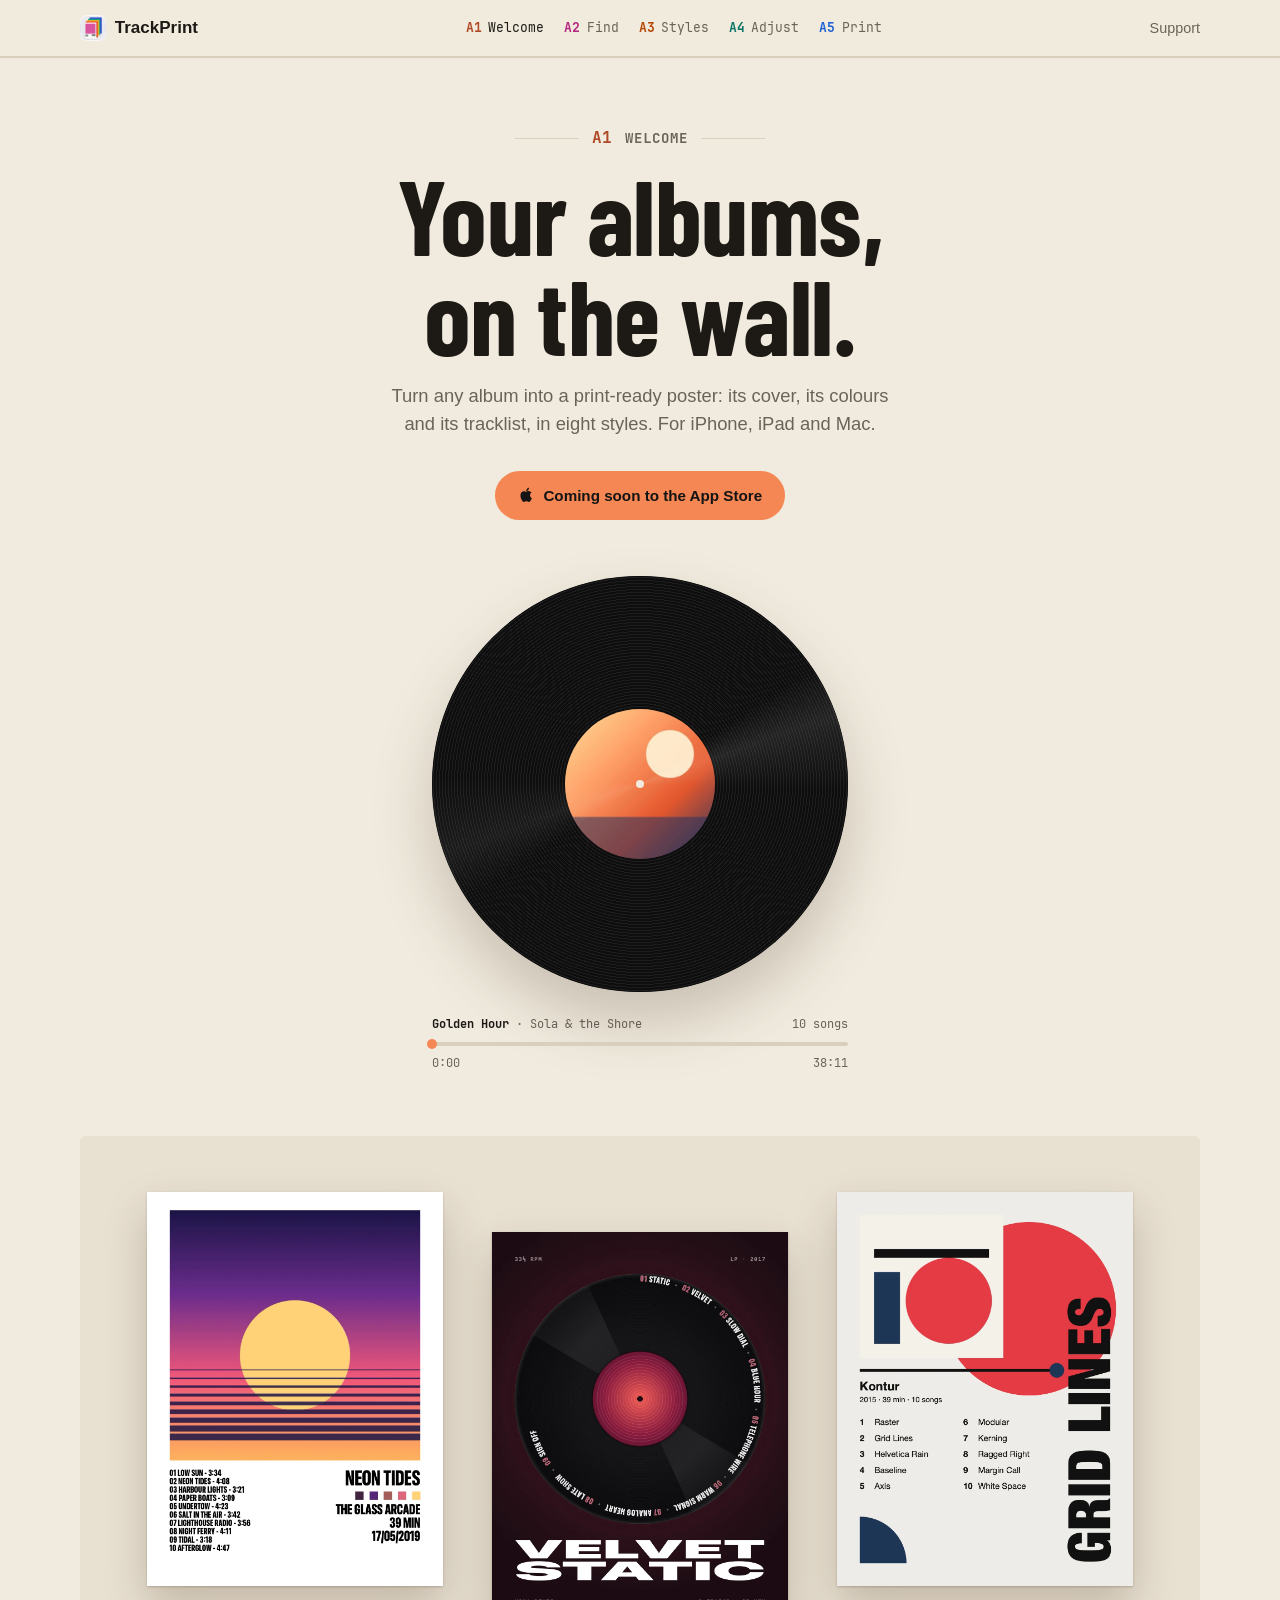
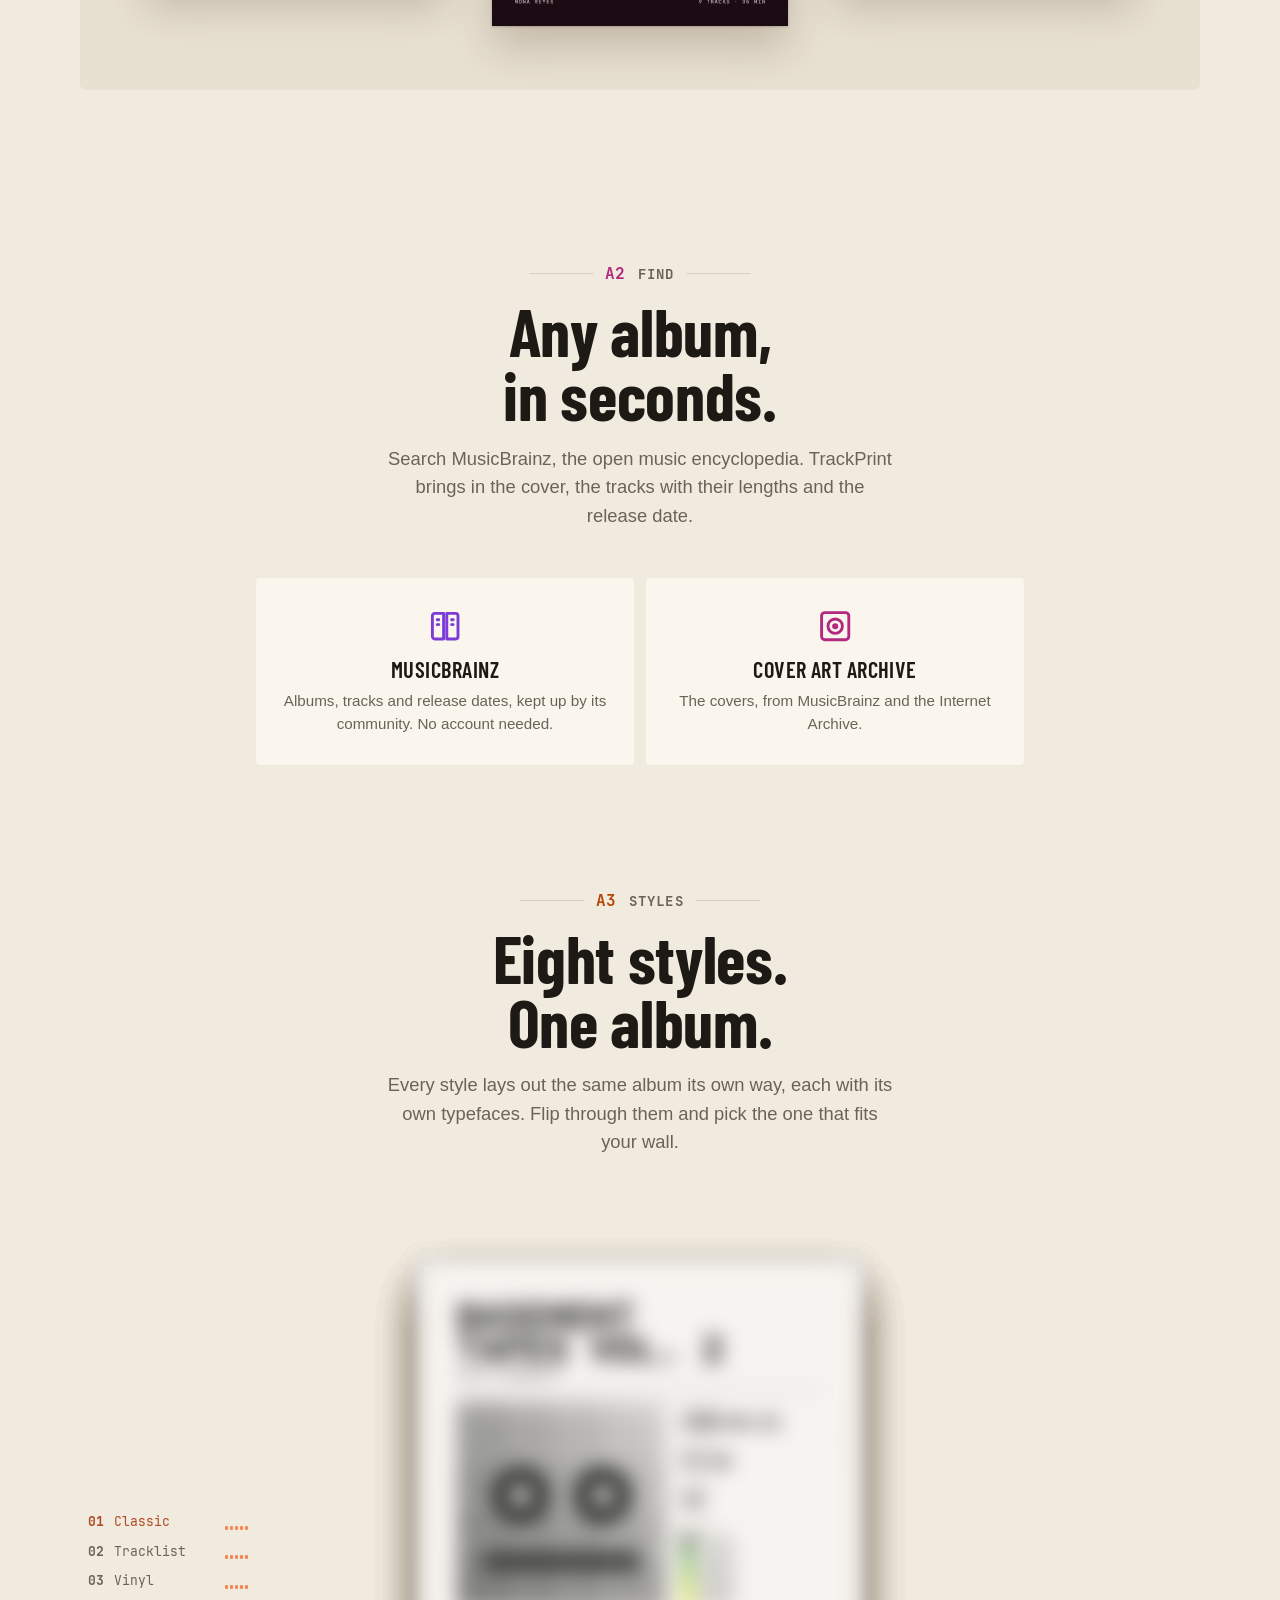
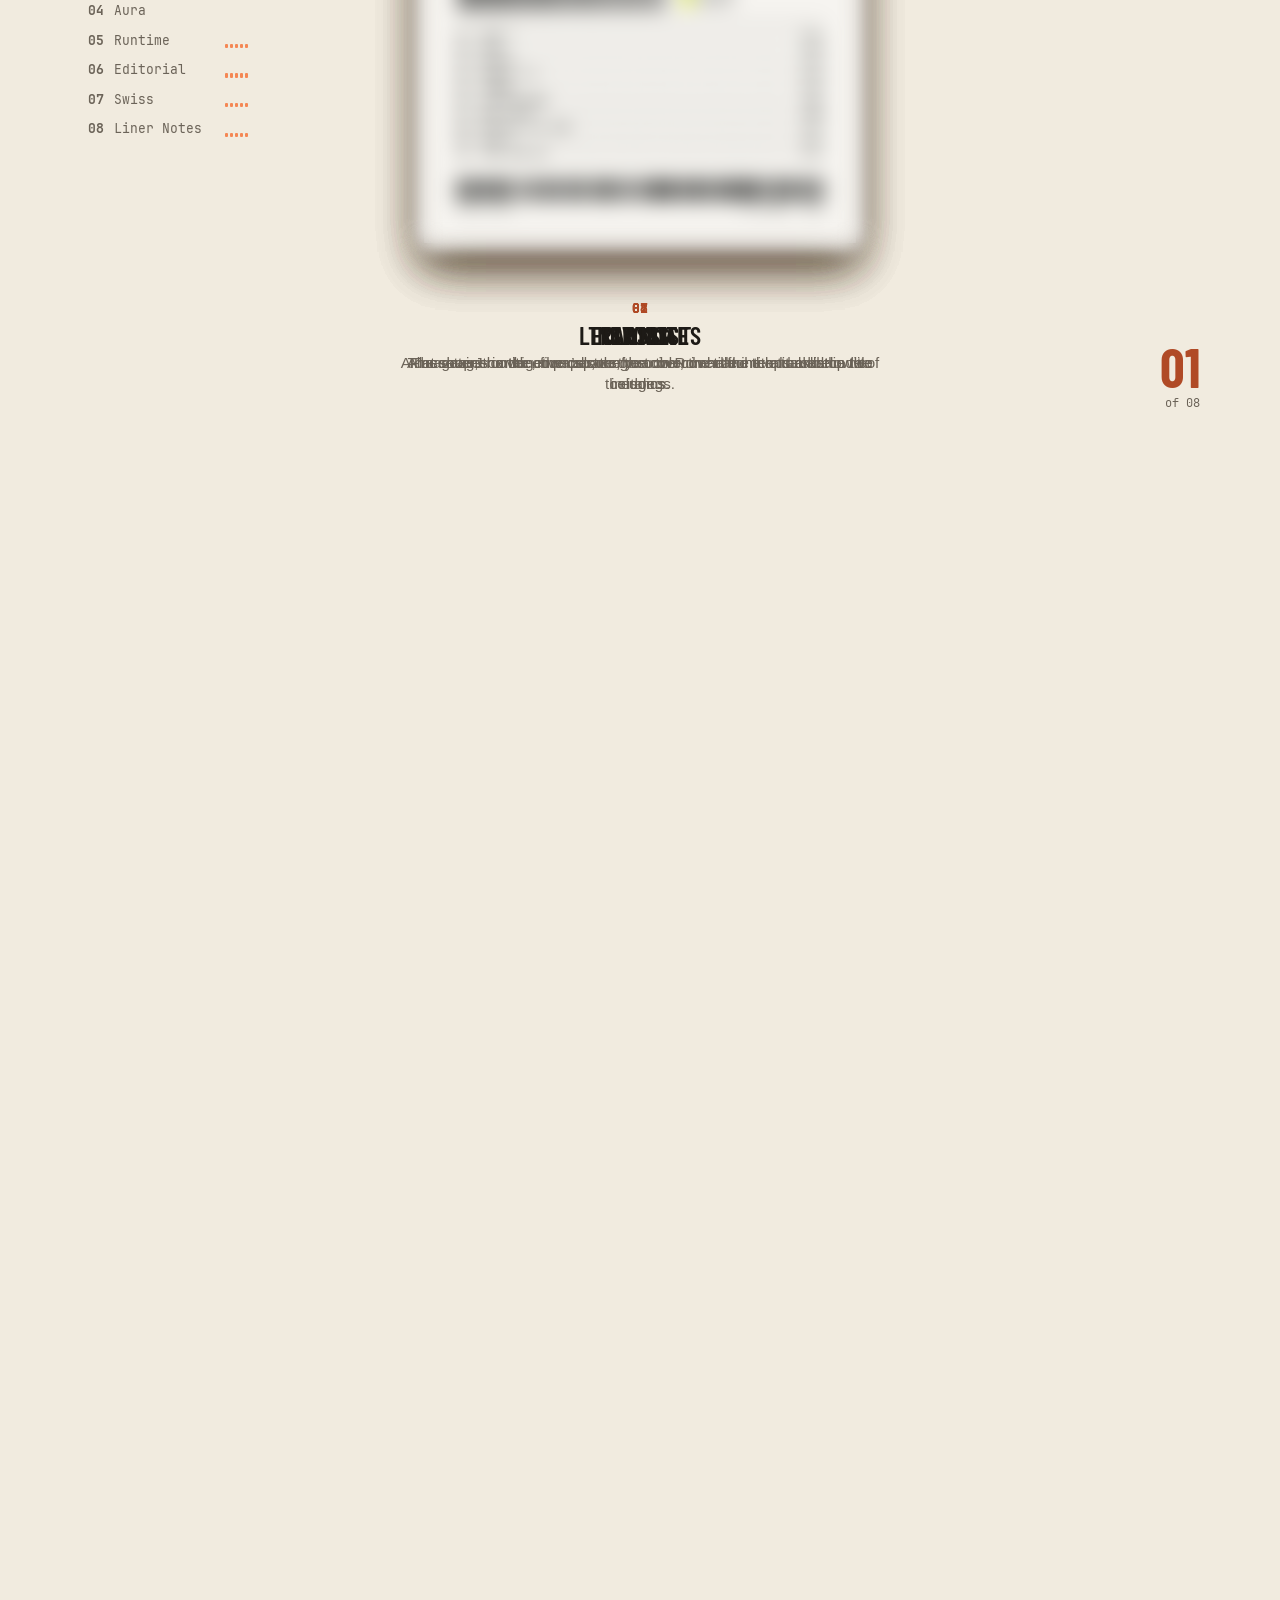
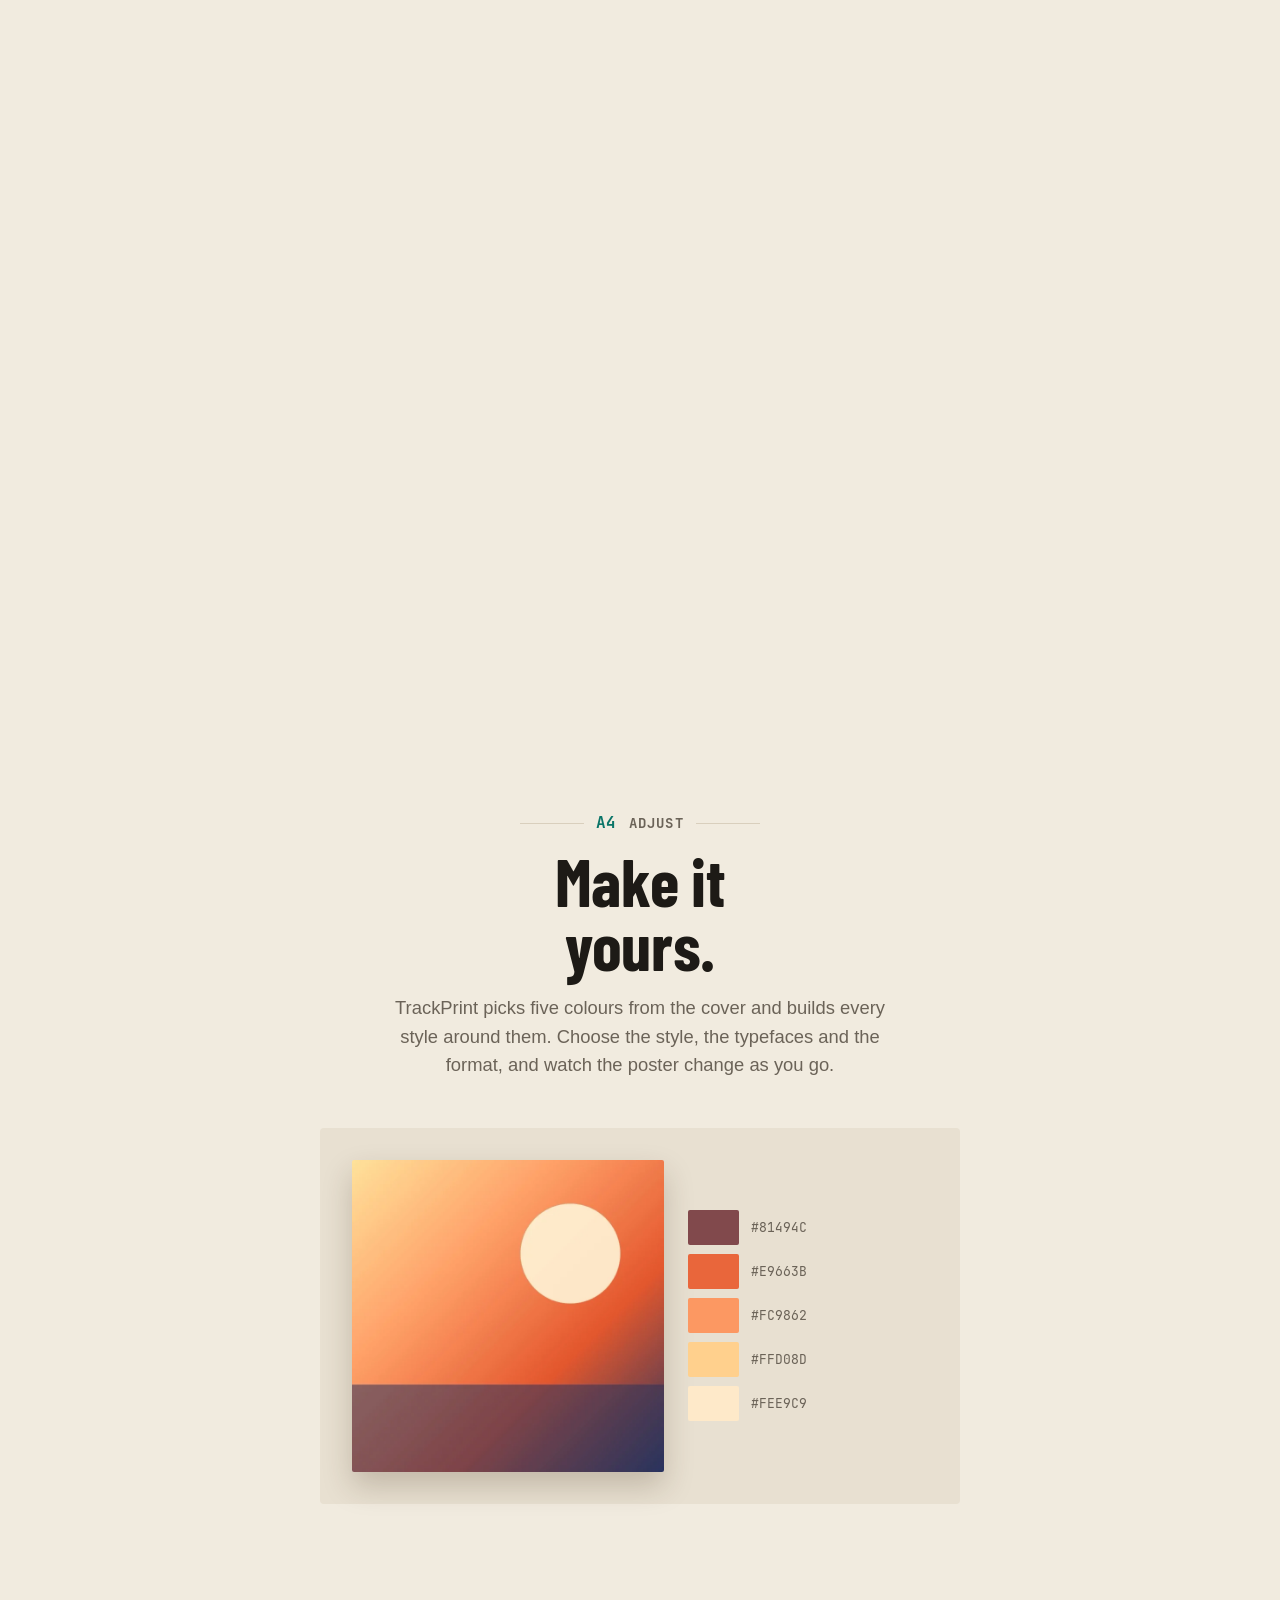
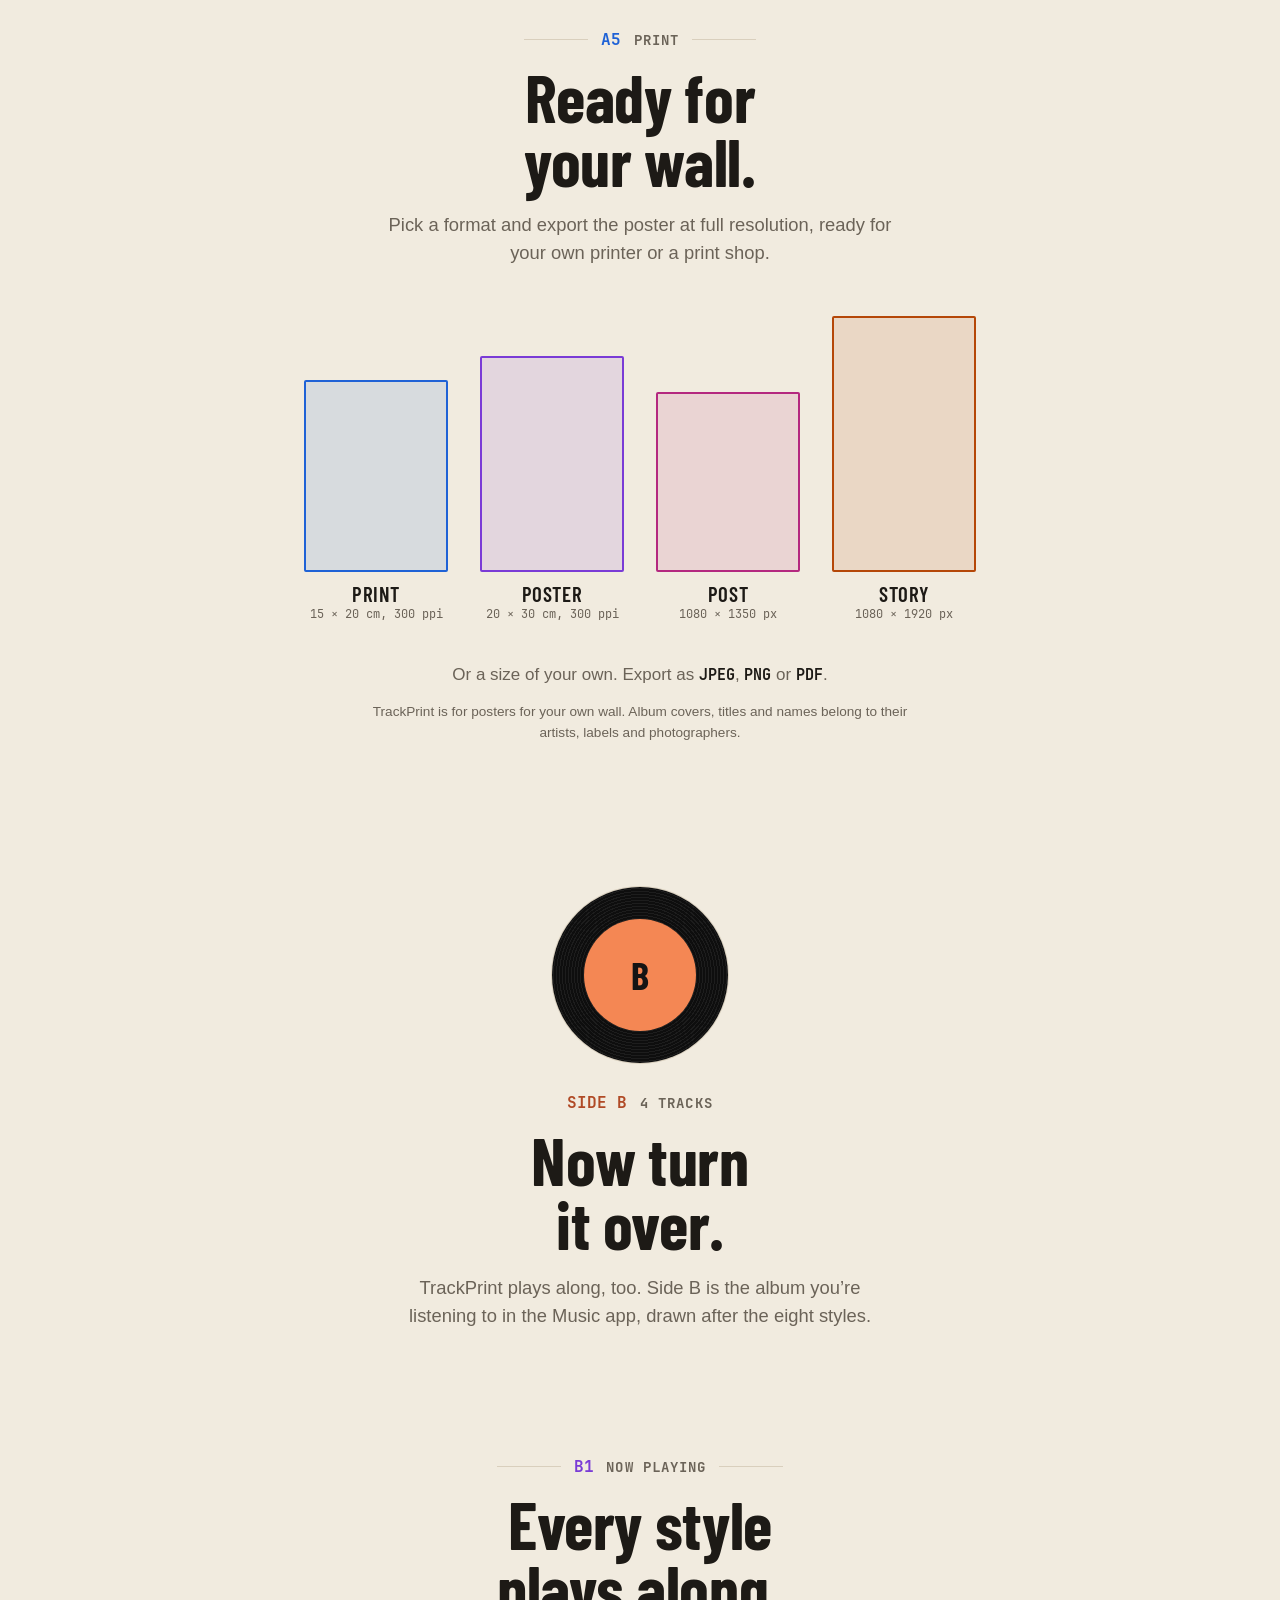
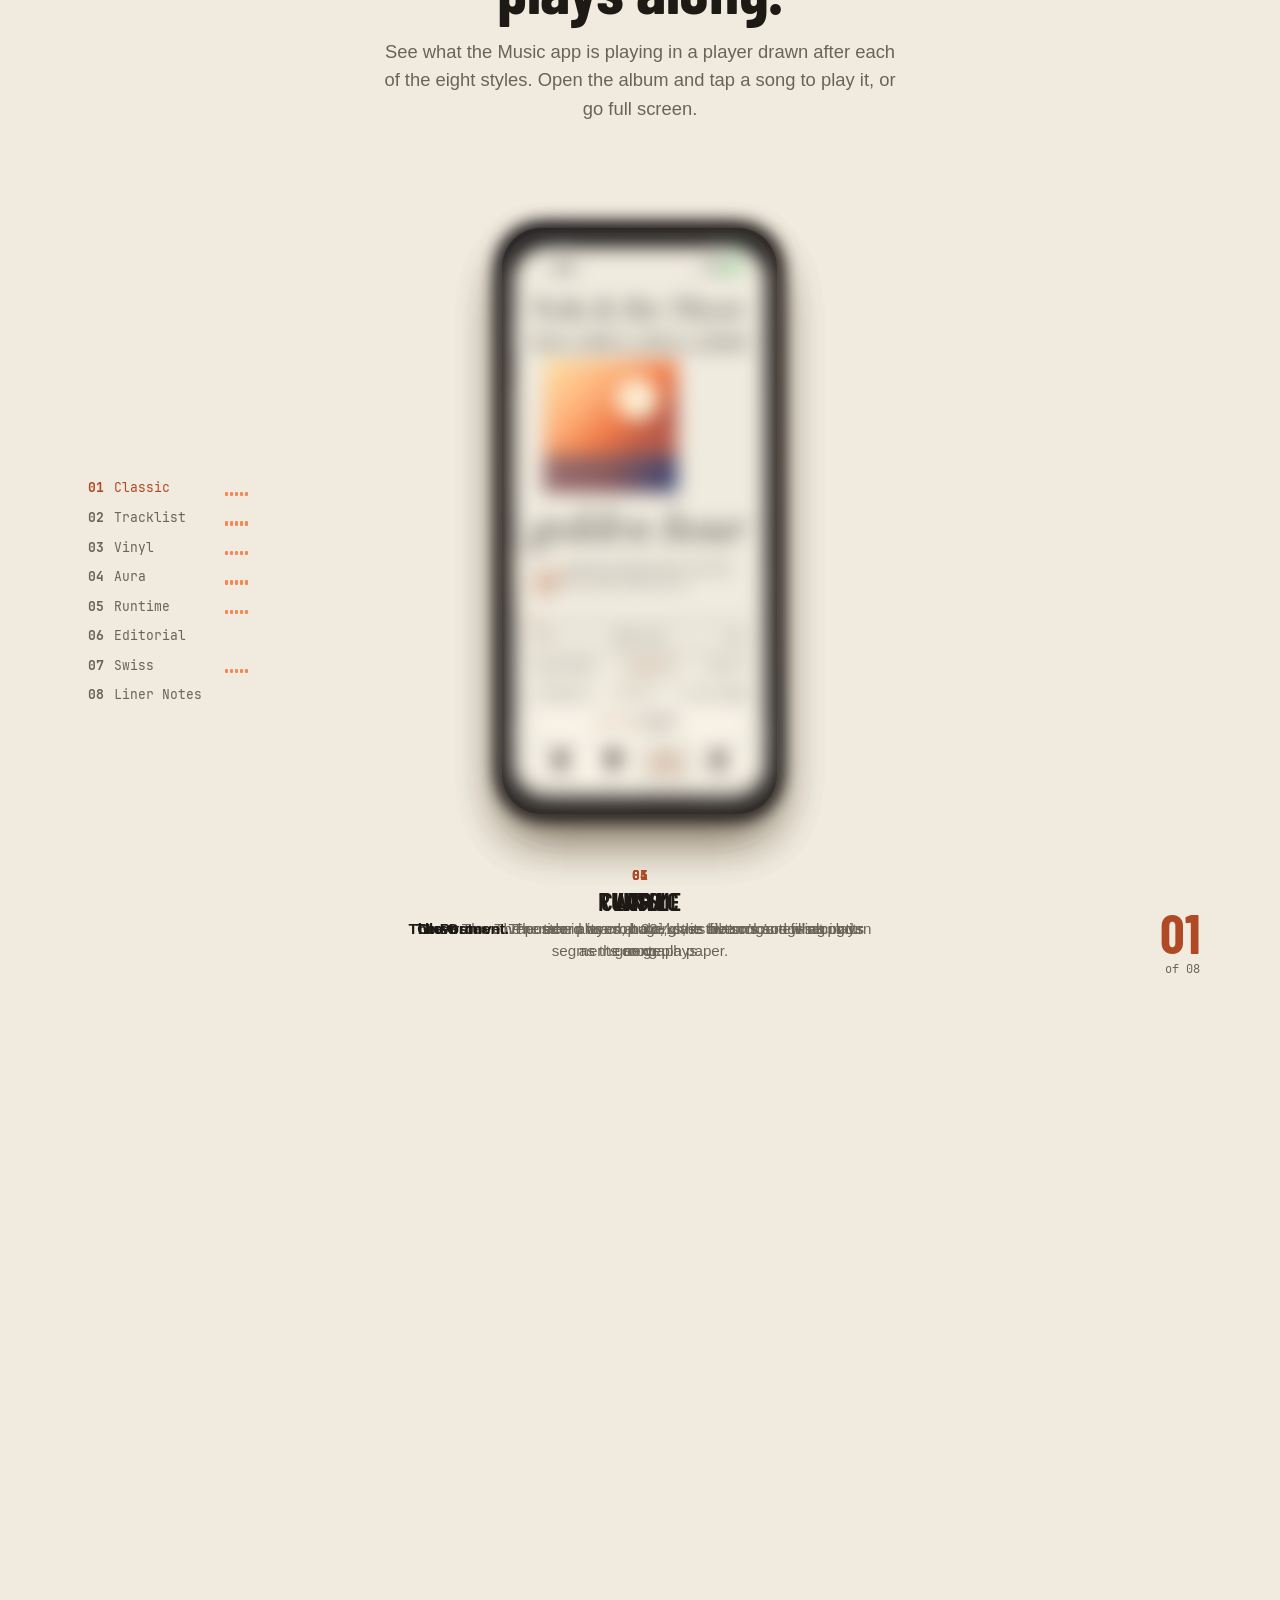
==== commit 5ef28fc5: "[+] add Side B with Now Playing, the Lock Screen, the mini player and the notch player" ====
--- a/index.html
+++ b/index.html
@@ -85,7 +85,7 @@
 <h2 id="styles-title">Eight styles.<br>One album.</h2>
 <p class="line">Every style lays out the same album its own way, each with its own typefaces. Flip through them and pick the one that fits your wall.</p>
 </div>
-<div class="reel" id="reel" style="--count: 8">
+<div class="reel" style="--count: 8">
 <div class="stage">
 <ol class="reel-index" aria-label="Go to a style">
 <li><button type="button" data-step="0"><b>01</b><span class="name">Classic</span><span class="meter" aria-hidden="true"><i></i><i></i><i></i><i></i><i></i></span></button></li>
@@ -131,7 +131,7 @@
 <div class="text"><span class="n">08</span><h3>Liner Notes</h3><p>A cassette J-card in monospace, the cover in halftone and a barcode of the songs.</p></div>
 </li>
 </ol>
-<p class="reel-count" aria-hidden="true"><b id="reel-number">01</b>of 08</p>
+<p class="reel-count" aria-hidden="true"><b class="reel-number">01</b>of 08</p>
 </div>
 </div>
 </section>
@@ -171,6 +171,149 @@
 </ul>
 <p class="exports">Or a size of your own. Export as <strong>JPEG</strong>, <strong>PNG</strong> or <strong>PDF</strong>.</p>
 <p class="fineprint">TrackPrint is for posters for your own wall. Album covers, titles and names belong to their artists, labels and photographers.</p>
+</div>
+</section>
+
+<section class="turn" id="side-b" aria-labelledby="side-b-title">
+<div class="label turning" aria-hidden="true"><span>B</span></div>
+<p class="track" style="--c: var(--accent-text)"><b>Side B</b>4 Tracks</p>
+<h2 id="side-b-title">Now turn<br>it over.</h2>
+<p class="line">TrackPrint plays along, too. Side B is the album you’re listening to in the Music app, drawn after the eight styles.</p>
+</section>
+
+<section class="side" id="now-playing" aria-labelledby="now-playing-title">
+<div class="intro">
+<p class="track" style="--c: var(--purple)"><b>B1</b>Now Playing</p>
+<h2 id="now-playing-title">Every style<br>plays along.</h2>
+<p class="line">See what the Music app is playing in a player drawn after each of the eight styles. Open the album and tap a song to play it, or go full screen.</p>
+</div>
+<div class="reel players" style="--count: 8">
+<div class="stage">
+<ol class="reel-index" aria-label="Go to a player">
+<li><button type="button" data-step="0"><b>01</b><span class="name">Classic</span><span class="meter" aria-hidden="true"><i></i><i></i><i></i><i></i><i></i></span></button></li>
+<li><button type="button" data-step="1"><b>02</b><span class="name">Tracklist</span><span class="meter" aria-hidden="true"><i></i><i></i><i></i><i></i><i></i></span></button></li>
+<li><button type="button" data-step="2"><b>03</b><span class="name">Vinyl</span><span class="meter" aria-hidden="true"><i></i><i></i><i></i><i></i><i></i></span></button></li>
+<li><button type="button" data-step="3"><b>04</b><span class="name">Aura</span><span class="meter" aria-hidden="true"><i></i><i></i><i></i><i></i><i></i></span></button></li>
+<li><button type="button" data-step="4"><b>05</b><span class="name">Runtime</span><span class="meter" aria-hidden="true"><i></i><i></i><i></i><i></i><i></i></span></button></li>
+<li><button type="button" data-step="5"><b>06</b><span class="name">Editorial</span><span class="meter" aria-hidden="true"><i></i><i></i><i></i><i></i><i></i></span></button></li>
+<li><button type="button" data-step="6"><b>07</b><span class="name">Swiss</span><span class="meter" aria-hidden="true"><i></i><i></i><i></i><i></i><i></i></span></button></li>
+<li><button type="button" data-step="7"><b>08</b><span class="name">Liner Notes</span><span class="meter" aria-hidden="true"><i></i><i></i><i></i><i></i><i></i></span></button></li>
+</ol>
+<ol class="reel-items">
+<li class="style" id="player-classic">
+<img class="phone-shot" src="images/player-classic.webp" width="640" height="1391" alt="The Classic player on iPhone, playing the made-up album Golden Hour" loading="lazy">
+<div class="text"><span class="n">01</span><h3>Classic</h3><p><b>The Poster.</b> The poster in its crop marks, its five colours filling in turn as the song plays.</p></div>
+</li>
+<li class="style" id="player-tracklist">
+<img class="phone-shot" src="images/player-tracklist.webp" width="640" height="1391" alt="The Tracklist player on iPhone, playing the made-up album Golden Hour" loading="lazy">
+<div class="text"><span class="n">02</span><h3>Tracklist</h3><p><b>Wall of Words.</b> The album’s songs run together, the one playing lit up as far as it has played.</p></div>
+</li>
+<li class="style" id="player-vinyl">
+<img class="phone-shot" src="images/player-vinyl.webp" width="640" height="1391" alt="The Vinyl player on iPhone, playing the made-up album Golden Hour" loading="lazy">
+<div class="text"><span class="n">03</span><h3>Vinyl</h3><p><b>The Groove.</b> The record turns at 33⅓, the album’s songs along its groove.</p></div>
+</li>
+<li class="style" id="player-aura">
+<img class="phone-shot" src="images/player-aura.webp" width="640" height="1391" alt="The Aura player on iPhone, playing the made-up album Golden Hour" loading="lazy">
+<div class="text"><span class="n">04</span><h3>Aura</h3><p><b>Glow.</b> The cover under a warm halo, glass buttons and what plays next.</p></div>
+</li>
+<li class="style" id="player-runtime">
+<img class="phone-shot" src="images/player-runtime.webp" width="640" height="1391" alt="The Runtime player on iPhone, playing the made-up album Golden Hour" loading="lazy">
+<div class="text"><span class="n">05</span><h3>Runtime</h3><p><b>Instrument.</b> The time played, huge, over the song’s ten-second segments on graph paper.</p></div>
+</li>
+<li class="style" id="player-editorial">
+<img class="phone-shot" src="images/player-editorial.webp" width="640" height="1391" alt="The Editorial player on iPhone, playing the made-up album Golden Hour" loading="lazy">
+<div class="text"><span class="n">06</span><h3>Editorial</h3><p><b>Magazine.</b> The artist as the masthead and an opening paragraph on what plays.</p></div>
+</li>
+<li class="style" id="player-swiss">
+<img class="phone-shot" src="images/player-swiss.webp" width="640" height="1391" alt="The Swiss player on iPhone, playing the made-up album Golden Hour" loading="lazy">
+<div class="text"><span class="n">07</span><h3>Swiss</h3><p><b>Bauhaus.</b> The huge circle, the track’s number giant and the title up the edge.</p></div>
+</li>
+<li class="style" id="player-liner-notes">
+<img class="phone-shot" src="images/player-liner-notes.webp" width="640" height="1391" alt="The Liner Notes player on iPhone, playing the made-up album Golden Hour" loading="lazy">
+<div class="text"><span class="n">08</span><h3>Liner Notes</h3><p><b>Open Case.</b> A cassette case lying open, its reels winding as the album plays.</p></div>
+</li>
+</ol>
+<p class="reel-count" aria-hidden="true"><b class="reel-number">01</b>of 08</p>
+</div>
+</div>
+<p class="fineprint">Now Playing shows what plays and keeps none of it. Posters still come from MusicBrainz.</p>
+</section>
+
+<section class="side" id="lock-screen" aria-labelledby="lock-screen-title">
+<div class="intro">
+<p class="track" style="--c: var(--green)"><b>B2</b>Lock Screen</p>
+<h2 id="lock-screen-title">Right on the<br>Lock Screen.</h2>
+<p class="line">On iPhone the song playing stays on the Lock Screen and in the Dynamic Island, in the player’s style, with play, pause and skip.</p>
+</div>
+<div class="content lockup">
+<figure class="locked">
+<img class="phone-shot" src="images/lock-classic.webp" width="640" height="1391" alt="An iPhone Lock Screen with TrackPrint’s Classic card: the palette’s bands, Golden Hour, the song and its progress" loading="lazy">
+<figcaption>On the Lock Screen</figcaption>
+</figure>
+<figure class="island">
+<img src="images/island-classic.webp" width="640" height="264" alt="The Dynamic Island held open: Golden Hour, the song, its progress, and previous, pause and next" loading="lazy">
+<figcaption>In the Dynamic Island, held open</figcaption>
+</figure>
+</div>
+</section>
+
+<section class="side" id="mini-player" aria-labelledby="mini-player-title">
+<div class="intro">
+<p class="track" style="--c: var(--orange)"><b>B3</b>Mini Player</p>
+<h2 id="mini-player-title">Over<br>every app.</h2>
+<p class="line">On the Mac the mini player floats the song playing over your work, in four sizes, from a thin strip to a square with the album’s tracks.</p>
+</div>
+<div class="content">
+<div class="desk">
+<div class="desk-bar" aria-hidden="true"><b>Pages</b><span>File</span><span>Edit</span><span>View</span><span class="clock">Sat 9:41</span></div>
+<div class="desk-window" aria-hidden="true"><i></i><i></i><i></i><i></i><i></i><i></i><i></i><i></i></div>
+<img class="mini" id="mini" src="images/mini/classic-medium.webp" width="336" height="160" alt="The mini player at Medium size in the Classic style, over another app" decoding="async">
+</div>
+<div class="mini-controls" id="mini-controls" hidden>
+<div class="seg" role="group" aria-label="Size" id="mini-size">
+<button type="button" data-size="strip" aria-pressed="false">Strip</button>
+<button type="button" data-size="small" aria-pressed="false">Small</button>
+<button type="button" data-size="medium" aria-pressed="true">Medium</button>
+<button type="button" data-size="large" aria-pressed="false">Large</button>
+</div>
+<div class="seg" role="group" aria-label="Style" id="mini-style">
+<button type="button" data-style="classic" aria-pressed="true">Classic</button>
+<button type="button" data-style="tracklist" aria-pressed="false">Tracklist</button>
+<button type="button" data-style="vinyl" aria-pressed="false">Vinyl</button>
+<button type="button" data-style="aura" aria-pressed="false">Aura</button>
+<button type="button" data-style="runtime" aria-pressed="false">Runtime</button>
+<button type="button" data-style="editorial" aria-pressed="false">Editorial</button>
+<button type="button" data-style="swiss" aria-pressed="false">Swiss</button>
+<button type="button" data-style="liner-notes" aria-pressed="false">Liner Notes</button>
+</div>
+</div>
+<p class="fineprint">Window ▸ Show Mini Player, or <kbd>⇧</kbd><kbd>⌘</kbd><kbd>M</kbd>. Right-click it to change its size and style, keep it on top or show it on every desktop.</p>
+</div>
+</section>
+
+<section class="side" id="notch" aria-labelledby="notch-title">
+<div class="intro">
+<p class="track" style="--c: var(--teal)"><b>B4</b>Notch</p>
+<h2 id="notch-title">Round<br>the notch.</h2>
+<p class="line">The notch player draws the song’s progress round your MacBook’s notch. Rest the pointer on it and it opens into the player. On a screen without a notch it’s a small pill in the menu bar.</p>
+</div>
+<div class="content">
+<div class="notch-screen" id="notch-screen">
+<div class="notch-bar" aria-hidden="true"><span><b>Pages</b><span>File</span><span>Edit</span><span>View</span></span><span>Sat 9:41</span></div>
+<div class="notch-open" id="notch-open"><img src="images/notch-classic.webp" width="616" height="247" alt="The notch player open under the notch in the Classic style: the cover, Golden Hour, its colours as the progress, and previous, pause and next" loading="lazy"></div>
+<button class="notch-shape" id="notch-shape" type="button" aria-expanded="false" aria-controls="notch-open"><span class="visually-hidden">Open the notch player</span><svg class="notch-margin" id="notch-margin" aria-hidden="true"></svg></button>
+</div>
+<ul class="notch-styles" aria-label="The notch player in each style">
+<li><img src="images/notch-classic.webp" width="616" height="247" alt="The notch player open in the Classic style" loading="lazy"><span><b>01</b>Classic</span></li>
+<li><img src="images/notch-tracklist.webp" width="616" height="247" alt="The notch player open in the Tracklist style" loading="lazy"><span><b>02</b>Tracklist</span></li>
+<li><img src="images/notch-vinyl.webp" width="616" height="247" alt="The notch player open in the Vinyl style" loading="lazy"><span><b>03</b>Vinyl</span></li>
+<li><img src="images/notch-aura.webp" width="616" height="247" alt="The notch player open in the Aura style" loading="lazy"><span><b>04</b>Aura</span></li>
+<li><img src="images/notch-runtime.webp" width="616" height="247" alt="The notch player open in the Runtime style" loading="lazy"><span><b>05</b>Runtime</span></li>
+<li><img src="images/notch-editorial.webp" width="616" height="247" alt="The notch player open in the Editorial style" loading="lazy"><span><b>06</b>Editorial</span></li>
+<li><img src="images/notch-swiss.webp" width="616" height="247" alt="The notch player open in the Swiss style" loading="lazy"><span><b>07</b>Swiss</span></li>
+<li><img src="images/notch-liner-notes.webp" width="616" height="247" alt="The notch player open in the Liner Notes style" loading="lazy"><span><b>08</b>Liner Notes</span></li>
+</ul>
+<p class="fineprint">Window ▸ Show Notch Player, or <kbd>⇧</kbd><kbd>⌘</kbd><kbd>N</kbd>.</p>
 </div>
 </section>
 
@@ -247,16 +390,10 @@
     }
 }
 
-// A3: the reel. While the styles pass, the stage holds still under the top
-// bar; each poster holds, then morphs into the next, and its words come in as
-// it arrives. With reduced motion it stays the grid of all eight.
-const reel = document.getElementById('reel');
-const reelStage = reel.querySelector('.stage');
-const reelStyles = [...reel.querySelectorAll('.style')];
-const reelButtons = [...reel.querySelectorAll('.reel-index button')];
-const reelNumber = document.getElementById('reel-number');
+// A3 and B1: the reels. While the styles (or the players) pass, the stage
+// holds still under the top bar; each one holds, then morphs into the next,
+// and its words come in as it arrives. With reduced motion it stays a grid.
 const stillness = window.matchMedia('(prefers-reduced-motion: reduce)');
-let reelCurrent = -1;
 
 // Each step holds for its first and last quarter and morphs in between.
 function morph(t) {
@@ -264,62 +401,182 @@
     return x * x * (3 - 2 * x);
 }
 
-function reelGeometry() {
-    const stickyTop = parseFloat(getComputedStyle(reelStage).top) || 0;
-    const travel = reel.offsetHeight - reelStage.offsetHeight;
-    const start = reel.getBoundingClientRect().top + window.scrollY - stickyTop;
-    return { travel, start };
-}
-
-function playReel() {
-    if (!reel.classList.contains('playing')) return;
-    const { travel, start } = reelGeometry();
-    const last = reelStyles.length - 1;
-    const raw = Math.min(1, Math.max(0, (window.scrollY - start) / travel)) * last;
-    const step = Math.min(last, Math.floor(raw));
-    const at = step + morph(raw - step);
-    reelStyles.forEach((style, i) => {
-        const d = at - i;
-        // The style arriving lies over the one leaving and fades in on it.
-        const shown = d >= 0 ? (d < 1 ? 1 : 0) : Math.max(0, 1 + d);
-        const away = Math.min(1, Math.abs(d));
-        style.classList.toggle('near', shown > 0);
-        style.style.setProperty('--shown', shown);
-        style.style.setProperty('--away', away);
-        style.style.setProperty('--read', Math.max(0, 1 - away * 2.5));
-        style.style.setProperty('--toward', Math.max(-1, Math.min(1, -d)));
-    });
-    const current = Math.round(at);
-    if (current !== reelCurrent) {
-        reelCurrent = current;
-        reelButtons.forEach((button, i) => button.toggleAttribute('aria-current', i === current));
-        reelNumber.textContent = String(current + 1).padStart(2, '0');
+function setUpReel(reel) {
+    const stage = reel.querySelector('.stage');
+    const items = [...reel.querySelectorAll('.style')];
+    const buttons = [...reel.querySelectorAll('.reel-index button')];
+    const number = reel.querySelector('.reel-number');
+    let current = -1;
+
+    function geometry() {
+        const stickyTop = parseFloat(getComputedStyle(stage).top) || 0;
+        const travel = reel.offsetHeight - stage.offsetHeight;
+        const start = reel.getBoundingClientRect().top + window.scrollY - stickyTop;
+        return { travel, start };
     }
-}
-
-function setReel() {
-    const playing = !stillness.matches;
-    reel.classList.toggle('playing', playing);
-    if (!playing) {
-        for (const style of reelStyles) {
-            style.removeAttribute('style');
-            style.classList.remove('near');
+
+    function play() {
+        if (!reel.classList.contains('playing')) return;
+        const { travel, start } = geometry();
+        const last = items.length - 1;
+        const raw = Math.min(1, Math.max(0, (window.scrollY - start) / travel)) * last;
+        const step = Math.min(last, Math.floor(raw));
+        const at = step + morph(raw - step);
+        items.forEach((item, i) => {
+            const d = at - i;
+            // The one arriving lies over the one leaving and fades in on it.
+            const shown = d >= 0 ? (d < 1 ? 1 : 0) : Math.max(0, 1 + d);
+            const away = Math.min(1, Math.abs(d));
+            item.classList.toggle('near', shown > 0);
+            item.style.setProperty('--shown', shown);
+            item.style.setProperty('--away', away);
+            item.style.setProperty('--read', Math.max(0, 1 - away * 2.5));
+            item.style.setProperty('--toward', Math.max(-1, Math.min(1, -d)));
+        });
+        const now = Math.round(at);
+        if (now !== current) {
+            current = now;
+            buttons.forEach((button, i) => button.toggleAttribute('aria-current', i === now));
+            number.textContent = String(now + 1).padStart(2, '0');
         }
     }
-    reelCurrent = -1;
-    playReel();
-}
-
-reelButtons.forEach((button, i) => {
-    button.addEventListener('click', () => {
-        const { travel, start } = reelGeometry();
-        window.scrollTo({ top: start + (travel * i) / (reelStyles.length - 1) });
+
+    function set() {
+        const playing = !stillness.matches;
+        reel.classList.toggle('playing', playing);
+        if (!playing) {
+            for (const item of items) {
+                item.removeAttribute('style');
+                item.classList.remove('near');
+            }
+        }
+        current = -1;
+        play();
+    }
+
+    buttons.forEach((button, i) => {
+        button.addEventListener('click', () => {
+            const { travel, start } = geometry();
+            window.scrollTo({ top: start + (travel * i) / (items.length - 1) });
+        });
     });
+    stillness.addEventListener('change', set);
+    window.addEventListener('scroll', () => requestAnimationFrame(play), { passive: true });
+    window.addEventListener('resize', play);
+    set();
+}
+document.querySelectorAll('.reel').forEach(setUpReel);
+
+// B3: the mini player on the desk, in the size and style chosen. Each is a
+// screenshot of the app, drawn at its size in points.
+const SIZES = {
+    strip: [320, 64],
+    small: [160, 160],
+    medium: [336, 160],
+    large: [336, 336],
+};
+const mini = document.getElementById('mini');
+const miniSize = document.getElementById('mini-size');
+const miniStyle = document.getElementById('mini-style');
+let size = 'medium';
+let style = 'classic';
+
+function showMini() {
+    const [width, height] = SIZES[size];
+    const name = miniStyle.querySelector(`[data-style="${style}"]`).textContent;
+    const sizeName = miniSize.querySelector(`[data-size="${size}"]`).textContent;
+    mini.width = width;
+    mini.height = height;
+    mini.src = `images/mini/${style}-${size}.webp`;
+    mini.alt = `The mini player at ${sizeName} size in the ${name} style, over another app`;
+}
+
+function choose(group, key, onChoose) {
+    group.addEventListener('click', (event) => {
+        const button = event.target.closest('button');
+        if (!button) return;
+        for (const other of group.querySelectorAll('button')) {
+            other.setAttribute('aria-pressed', String(other === button));
+        }
+        onChoose(button.dataset[key]);
+        showMini();
+    });
+}
+choose(miniSize, 'size', (value) => { size = value; });
+choose(miniStyle, 'style', (value) => { style = value; });
+document.getElementById('mini-controls').hidden = false;
+
+// B4: the notch. Closed, a margin down its sides and along its foot fills in
+// Classic's five colours as you scroll to it, and once full it opens into
+// the player under it. Resting the pointer on it, or a tap, opens it too.
+const notchScreen = document.getElementById('notch-screen');
+const notchShape = document.getElementById('notch-shape');
+const notchMargin = document.getElementById('notch-margin');
+const SWATCHES = ['#FFEBD2', '#FBB677', '#EE7B45', '#8C6670', '#3D4A7A'];
+let notchTimer = 0;
+// Set once the reader opens or closes the notch; cleared when it scrolls away.
+let notchChosen = false;
+
+function drawNotchMargin() {
+    const { width: w, height: h } = notchMargin.getBoundingClientRect();
+    if (!w || !h) return;
+    const box = notchScreen.getBoundingClientRect();
+    // Empty as the screen comes up from the foot of the window, full once
+    // its top has risen to a third of the way down.
+    const fraction = Math.min(1, Math.max(0,
+        (window.innerHeight - box.top) / (window.innerHeight * 2 / 3)));
+    const r = Math.min(h * 0.32, 10);
+    const path = `M1 0V${h - r}Q1 ${h - 1} ${r} ${h - 1}H${w - r}Q${w - 1} ${h - 1} ${w - 1} ${h - r}V0`;
+    const length = 2 * h + w;
+    const played = fraction * length;
+    const each = length / SWATCHES.length;
+    let out = '';
+    SWATCHES.forEach((colour, i) => {
+        const from = i * each;
+        const to = Math.min(played, (i + 1) * each - 1.5);
+        if (to > from) {
+            out += `<path d="${path}" stroke="${colour}" stroke-dasharray="0 ${from} ${to - from} ${length}"/>`;
+        }
+    });
+    notchMargin.setAttribute('viewBox', `0 0 ${w} ${h}`);
+    notchMargin.innerHTML = out;
+    if (fraction < 0.1) notchChosen = false;
+    if (!notchChosen) showNotch(fraction >= 1);
+}
+
+function showNotch(open) {
+    notchScreen.classList.toggle('open', open);
+    notchShape.setAttribute('aria-expanded', String(open));
+}
+
+function openNotch(open) {
+    clearTimeout(notchTimer);
+    notchChosen = true;
+    showNotch(open);
+}
+notchShape.addEventListener('click', () => {
+    openNotch(!notchScreen.classList.contains('open'));
 });
-stillness.addEventListener('change', setReel);
-window.addEventListener('scroll', () => requestAnimationFrame(playReel), { passive: true });
-window.addEventListener('resize', playReel);
-setReel();
+notchShape.addEventListener('pointerenter', (event) => {
+    if (event.pointerType !== 'mouse') return;
+    clearTimeout(notchTimer);
+    notchTimer = setTimeout(() => openNotch(true), 80);
+});
+notchScreen.addEventListener('pointerleave', (event) => {
+    if (event.pointerType !== 'mouse') return;
+    clearTimeout(notchTimer);
+    notchTimer = setTimeout(() => openNotch(false), 350);
+});
+notchScreen.addEventListener('pointermove', (event) => {
+    const box = notchShape.getBoundingClientRect();
+    const near = event.clientY < box.bottom + 40
+        && event.clientX > box.left - 40 && event.clientX < box.right + 40;
+    notchScreen.classList.toggle('near', near);
+});
+notchScreen.addEventListener('pointerleave', () => notchScreen.classList.remove('near'));
+window.addEventListener('scroll', () => requestAnimationFrame(drawNotchMargin), { passive: true });
+window.addEventListener('resize', drawNotchMargin);
+drawNotchMargin();
 </script>
 </body>
 </html>
--- a/style.css
+++ b/style.css
@@ -636,7 +636,8 @@
     min-height: 0;
 }
 
-.reel.playing .style .print {
+.reel.playing .style .print,
+.reel.playing .style .phone-shot {
     grid-row: 1;
     place-self: center;
     width: auto;
@@ -658,6 +659,7 @@
 }
 
 .reel.playing .style:not(.near) .print,
+.reel.playing .style:not(.near) .phone-shot,
 .reel.playing .style:not(.near) .text {
     visibility: hidden;
 }
@@ -835,6 +837,402 @@
     font-size: 0.85rem;
     color: var(--muted);
     text-align: center;
+}
+
+/* Side B: the record turned over. Its tracks are the players: what the
+   Music app plays, in each style's player (B1), on the Lock Screen (B2), in
+   the Mac's mini player (B3) and round its notch (B4). Their pictures are
+   screenshots of the app playing the sample album. */
+
+.turn {
+    display: grid;
+    justify-items: center;
+    padding-top: 9rem;
+    text-align: center;
+}
+
+.turn .track {
+    margin-top: 2rem;
+    white-space: nowrap;
+}
+
+.turn h2 {
+    font-size: clamp(2.6rem, 6vw, 4.2rem);
+}
+
+.label.turning {
+    width: 11rem;
+    background: repeating-radial-gradient(
+        circle at 50% 50%,
+        var(--vinyl) 0 2px,
+        var(--vinyl-groove) 2px 3px
+    );
+    animation: spin 1.8s linear infinite;
+}
+
+.label.turning span {
+    position: relative;
+    font: 700 2.4rem/1 var(--display);
+    color: var(--on-accent);
+}
+
+/* A phone's screenshot, in a thin dark bezel. */
+
+.phone-shot {
+    display: block;
+    width: 100%;
+    height: auto;
+    aspect-ratio: 640 / 1391;
+    border-radius: 13% / 6%;
+    background: #000;
+    box-shadow: 0 0 0 5px #1a1a1a, 0 0 0 6px var(--groove), 0 24px 48px var(--shadow);
+}
+
+.players .style .text b {
+    color: var(--text);
+    font-weight: 600;
+}
+
+.players .reel-items {
+    gap: 3rem 2.5rem;
+}
+
+.players + .fineprint {
+    margin-top: 2.5rem;
+}
+
+/* B2: the Lock Screen beside the island held open. */
+
+.lockup {
+    display: grid;
+    grid-template-columns: minmax(0, 17rem) minmax(0, 26rem);
+    justify-content: center;
+    align-items: center;
+    gap: 4rem;
+}
+
+.lockup figure {
+    margin: 0;
+    text-align: center;
+}
+
+.lockup figcaption {
+    margin-top: 1.4rem;
+    font: 0.75rem/1.3 var(--mono);
+    color: var(--muted);
+    text-transform: uppercase;
+    letter-spacing: 0.08em;
+}
+
+.island img {
+    display: block;
+    width: 100%;
+    height: auto;
+    filter: drop-shadow(0 24px 30px var(--shadow));
+}
+
+/* B3: a Mac desktop with another app's window, the mini player floating at
+   its top right, at its size in points. */
+
+.desk {
+    position: relative;
+    max-width: 52rem;
+    min-height: 27rem;
+    margin: 0 auto;
+    overflow: hidden;
+    border-radius: 10px;
+    background:
+        radial-gradient(90% 120% at 85% 10%, #fbb677 0, transparent 55%),
+        radial-gradient(80% 100% at 0% 100%, #3d4a7a 0, transparent 60%),
+        linear-gradient(150deg, #8c6670, #ee7b45 60%, #fbb677);
+    box-shadow: 0 0 0 1px var(--groove), 0 30px 60px var(--shadow);
+}
+
+.desk-bar,
+.notch-bar {
+    display: flex;
+    align-items: center;
+    gap: 1.1rem;
+    height: 1.75rem;
+    padding: 0 0.9rem;
+    background: rgb(28 20 24 / 0.35);
+    -webkit-backdrop-filter: blur(12px);
+    backdrop-filter: blur(12px);
+    font: 500 0.75rem/1 var(--sans);
+    color: #fff;
+}
+
+.desk-bar .clock {
+    margin-left: auto;
+}
+
+.desk-window {
+    position: absolute;
+    top: 3.5rem;
+    left: 6%;
+    display: grid;
+    gap: 0.7rem;
+    align-content: start;
+    width: 50%;
+    height: 21rem;
+    padding: 2.6rem 2rem;
+    border-radius: 12px;
+    background: #fbfaf7;
+    box-shadow: 0 20px 50px rgb(40 20 20 / 0.35);
+}
+
+.desk-window::before {
+    content: "";
+    position: absolute;
+    top: 0.85rem;
+    left: 0.9rem;
+    width: 3rem;
+    height: 0.7rem;
+    background:
+        radial-gradient(circle at 0.35rem 50%, #ff5f57 0.32rem, transparent 0.34rem),
+        radial-gradient(circle at 1.5rem 50%, #febc2e 0.32rem, transparent 0.34rem),
+        radial-gradient(circle at 2.65rem 50%, #28c840 0.32rem, transparent 0.34rem);
+}
+
+.desk-window i {
+    height: 0.55rem;
+    border-radius: 3px;
+    background: #e6e3dd;
+}
+
+.desk-window i:first-child {
+    width: 55%;
+    height: 1.2rem;
+    margin-bottom: 0.6rem;
+    background: #d6d1c8;
+}
+
+.desk-window i:nth-child(4n) {
+    width: 70%;
+}
+
+.mini {
+    position: absolute;
+    top: calc(1.75rem + 16px);
+    right: 16px;
+    max-width: calc(100% - 24px);
+    height: auto;
+    filter: drop-shadow(0 14px 22px rgb(30 10 10 / 0.4));
+}
+
+.mini-controls {
+    display: grid;
+    justify-items: center;
+    gap: 0.8rem;
+    margin-top: 2rem;
+}
+
+.mini-controls[hidden] {
+    display: none;
+}
+
+.seg {
+    display: flex;
+    flex-wrap: wrap;
+    justify-content: center;
+    gap: 0.3rem;
+}
+
+.seg button {
+    padding: 0.5rem 0.8rem;
+    border: 1px solid var(--groove);
+    border-radius: 999px;
+    background: none;
+    font: 700 0.72rem/1 var(--mono);
+    letter-spacing: 0.06em;
+    text-transform: uppercase;
+    color: var(--muted);
+    cursor: pointer;
+}
+
+.seg button:hover {
+    color: var(--text);
+}
+
+.seg button[aria-pressed="true"] {
+    border-color: var(--accent);
+    background: var(--accent);
+    color: var(--on-accent);
+}
+
+kbd {
+    padding: 0.05rem 0.3rem;
+    border: 1px solid var(--groove);
+    border-bottom-width: 2px;
+    border-radius: 4px;
+    font: 700 0.8em/1 var(--mono);
+    color: var(--text);
+}
+
+/* B4: the top of a MacBook's screen at its size in points (736 of them
+   across, scaled down with the page), the notch in the middle of the menu
+   bar. Open, the player hangs from the screen's top edge. */
+
+.notch-screen {
+    --pt: calc(100cqw / 736);
+    position: relative;
+    max-width: 46rem;
+    margin: 0 auto;
+    container-type: inline-size;
+    border: 6px solid #1a1a1a;
+    border-bottom: 0;
+    border-radius: 14px 14px 0 0;
+    background:
+        radial-gradient(70% 140% at 80% 0%, #fbb677 0, transparent 60%),
+        linear-gradient(160deg, #3d4a7a, #8c6670 55%, #ee7b45);
+    box-shadow: 0 30px 60px var(--shadow);
+}
+
+.notch-screen::after {
+    content: "";
+    display: block;
+    height: calc(300 * var(--pt));
+}
+
+.notch-bar {
+    position: absolute;
+    inset: 0 0 auto;
+    justify-content: space-between;
+    height: calc(32 * var(--pt));
+    font-size: max(0.55rem, calc(13 * var(--pt)));
+}
+
+.notch-bar > span {
+    display: flex;
+    gap: 1.1em;
+}
+
+.notch-shape {
+    position: absolute;
+    top: 0;
+    left: 50%;
+    width: calc(185 * var(--pt));
+    height: calc(32 * var(--pt));
+    padding: 0;
+    border: 0;
+    border-radius: 0 0 calc(9 * var(--pt)) calc(9 * var(--pt));
+    background: #000;
+    cursor: pointer;
+    transform: translateX(-50%);
+    transform-origin: 50% 0;
+    transition: transform 0.25s, opacity 0.2s;
+}
+
+/* The soft shoulders where the notch meets the screen's top edge. */
+.notch-shape::before,
+.notch-shape::after {
+    content: "";
+    position: absolute;
+    top: 0;
+    width: calc(14 * var(--pt));
+    height: calc(10 * var(--pt));
+}
+
+.notch-shape::before {
+    right: 100%;
+    background: radial-gradient(circle at 0 100%, transparent 70%, #000 72%);
+}
+
+.notch-shape::after {
+    left: 100%;
+    background: radial-gradient(circle at 100% 100%, transparent 70%, #000 72%);
+}
+
+.notch-margin {
+    position: absolute;
+    inset: 0;
+    width: 100%;
+    height: 100%;
+    overflow: visible;
+    fill: none;
+    stroke-width: 2;
+}
+
+.notch-screen.near .notch-shape {
+    transform: translateX(-50%) scale(1.08);
+}
+
+.notch-open {
+    position: absolute;
+    top: 0;
+    left: 50%;
+    width: calc(616 * var(--pt));
+    opacity: 0;
+    visibility: hidden;
+    transform: translateX(-50%) scale(0.3, 0.13);
+    transform-origin: 50% 0;
+    transition: transform 0.4s cubic-bezier(0.3, 1.25, 0.5, 1), opacity 0.2s, visibility 0s 0.4s;
+}
+
+/* The screenshot is the pill's open player, whose top corners are round;
+   a band of black squares them off against the screen's top edge. */
+.notch-open::before {
+    content: "";
+    position: absolute;
+    top: 0;
+    left: calc(28 * var(--pt));
+    right: calc(28 * var(--pt));
+    height: calc(30 * var(--pt));
+    background: #000;
+}
+
+.notch-open img {
+    position: relative;
+    display: block;
+    width: 100%;
+    height: auto;
+}
+
+.notch-screen.open .notch-open {
+    opacity: 1;
+    visibility: visible;
+    transform: translateX(-50%);
+    transition: transform 0.4s cubic-bezier(0.3, 1.25, 0.5, 1), opacity 0.15s, visibility 0s;
+}
+
+.notch-screen.open .notch-shape {
+    opacity: 0;
+}
+
+.notch-styles {
+    display: grid;
+    grid-template-columns: repeat(4, minmax(0, 1fr));
+    gap: 1.5rem 1.25rem;
+    max-width: 60rem;
+    margin: 3.5rem auto 0;
+    padding: 0;
+    list-style: none;
+    text-align: center;
+}
+
+.notch-styles img {
+    display: block;
+    width: 100%;
+    height: auto;
+}
+
+.notch-styles span {
+    display: flex;
+    justify-content: center;
+    gap: 0.5rem;
+    margin-top: 0.2rem;
+    font: 0.75rem/1 var(--mono);
+    color: var(--muted);
+    text-transform: uppercase;
+    letter-spacing: 0.06em;
+}
+
+.notch-styles b {
+    color: var(--teal);
+}
+
+.notch-styles + .fineprint {
+    margin-top: 2rem;
 }
 
 /* And a little more */
@@ -974,8 +1372,15 @@
     }
 
     .disc,
+    .label.turning,
     .meter i {
         animation: none;
+    }
+
+    .notch-shape,
+    .notch-open,
+    .notch-screen.open .notch-open {
+        transition: none;
     }
 
     .meter i:nth-child(1) {
@@ -1065,6 +1470,14 @@
     .more ul {
         grid-template-columns: repeat(2, 1fr);
     }
+
+    .reel.playing .style .phone-shot {
+        height: 100%;
+    }
+
+    .notch-styles {
+        grid-template-columns: repeat(2, minmax(0, 1fr));
+    }
 }
 
 @media (max-width: 760px) {
@@ -1089,6 +1502,24 @@
     section.side,
     .more {
         padding-top: 5.5rem;
+    }
+
+    .turn {
+        padding-top: 6rem;
+    }
+
+    .lockup {
+        grid-template-columns: minmax(0, 15rem);
+        gap: 3rem;
+    }
+
+    .desk {
+        min-height: 25rem;
+    }
+
+    .desk-window {
+        width: 80%;
+        opacity: 0.85;
     }
 
     .sources {
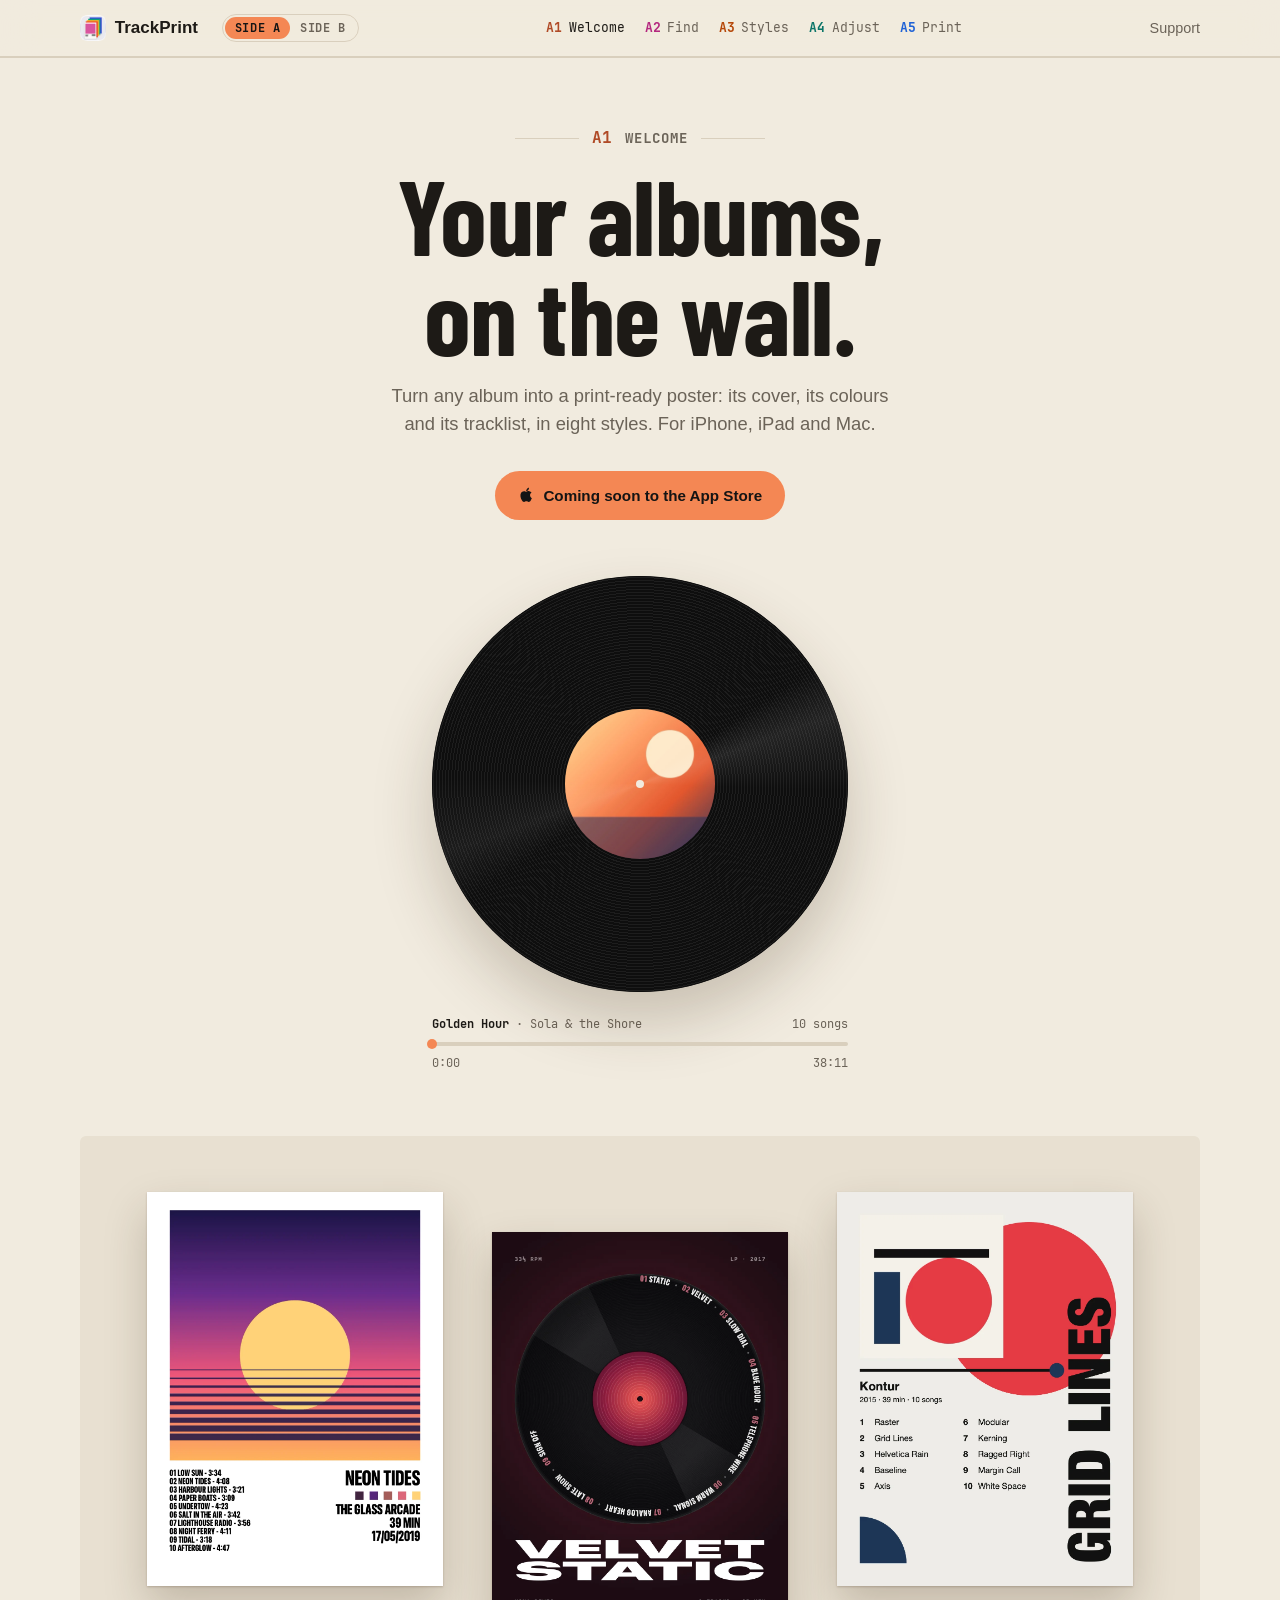
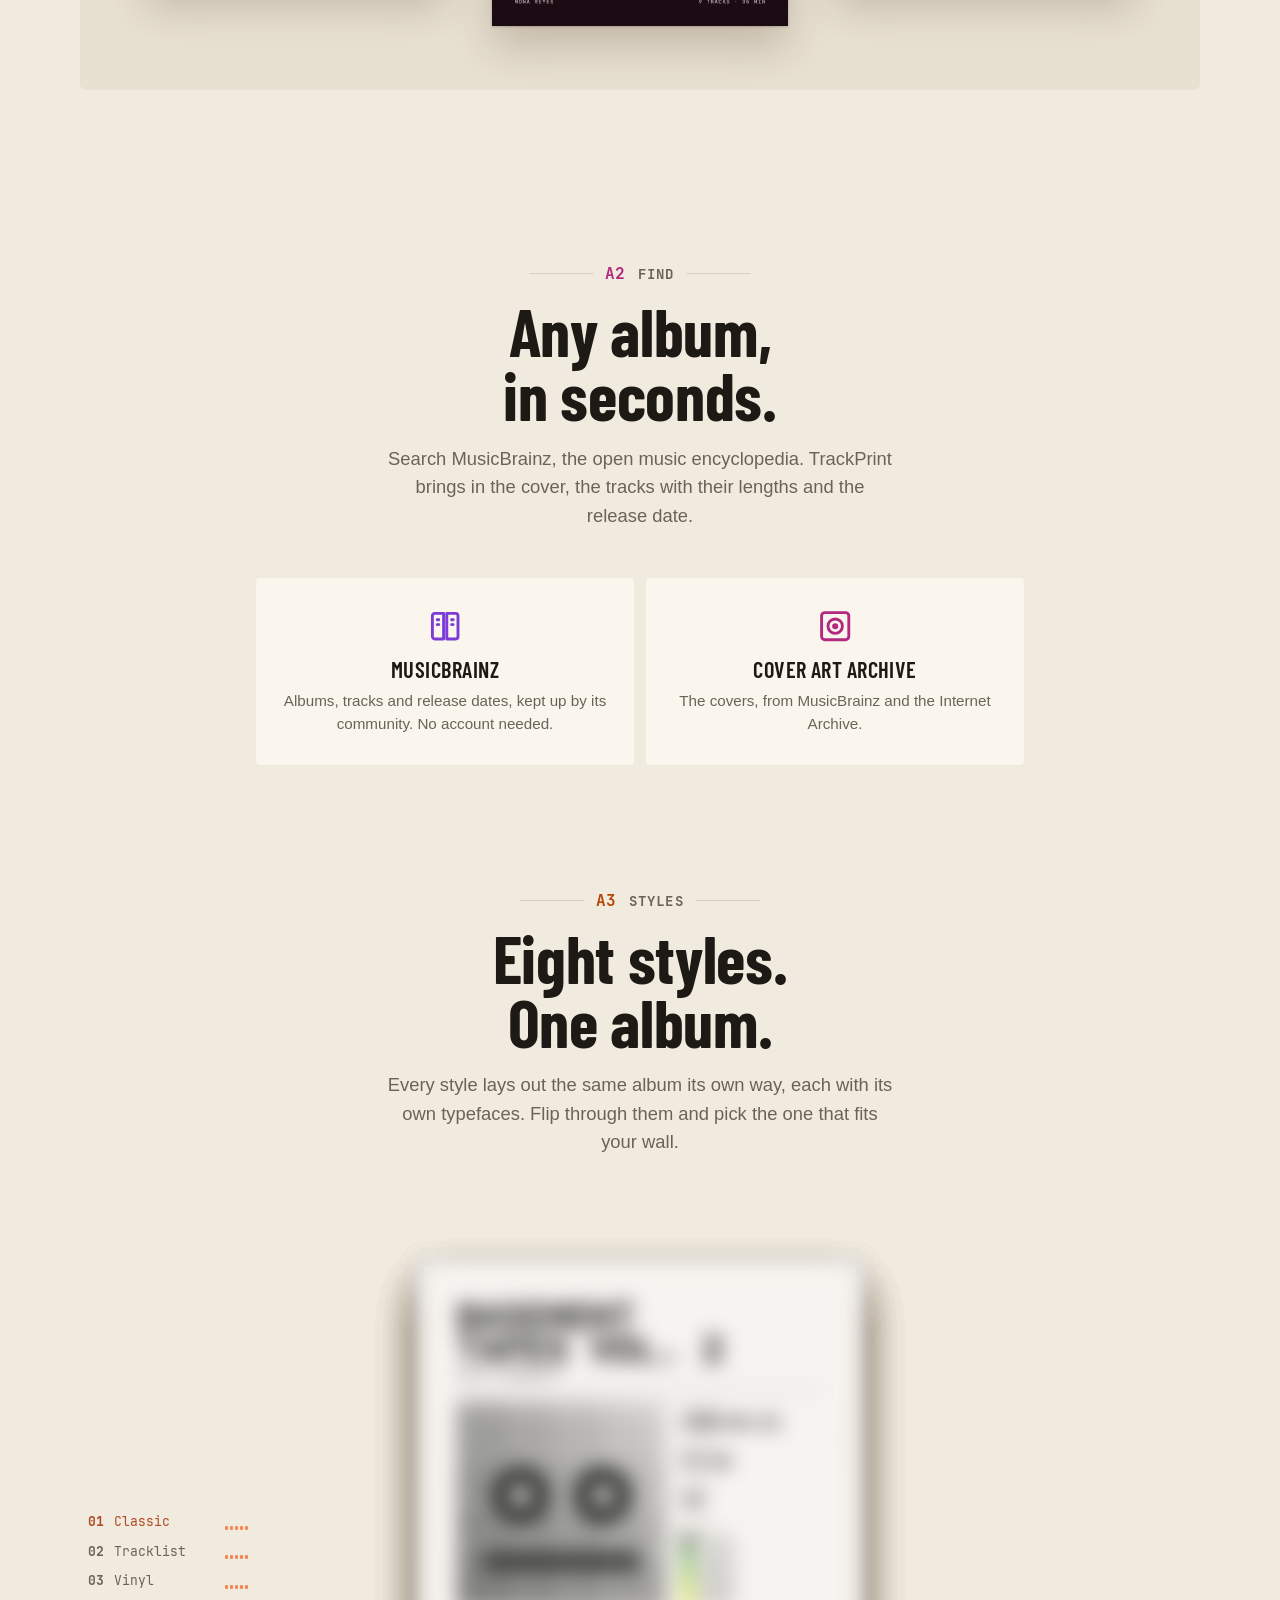
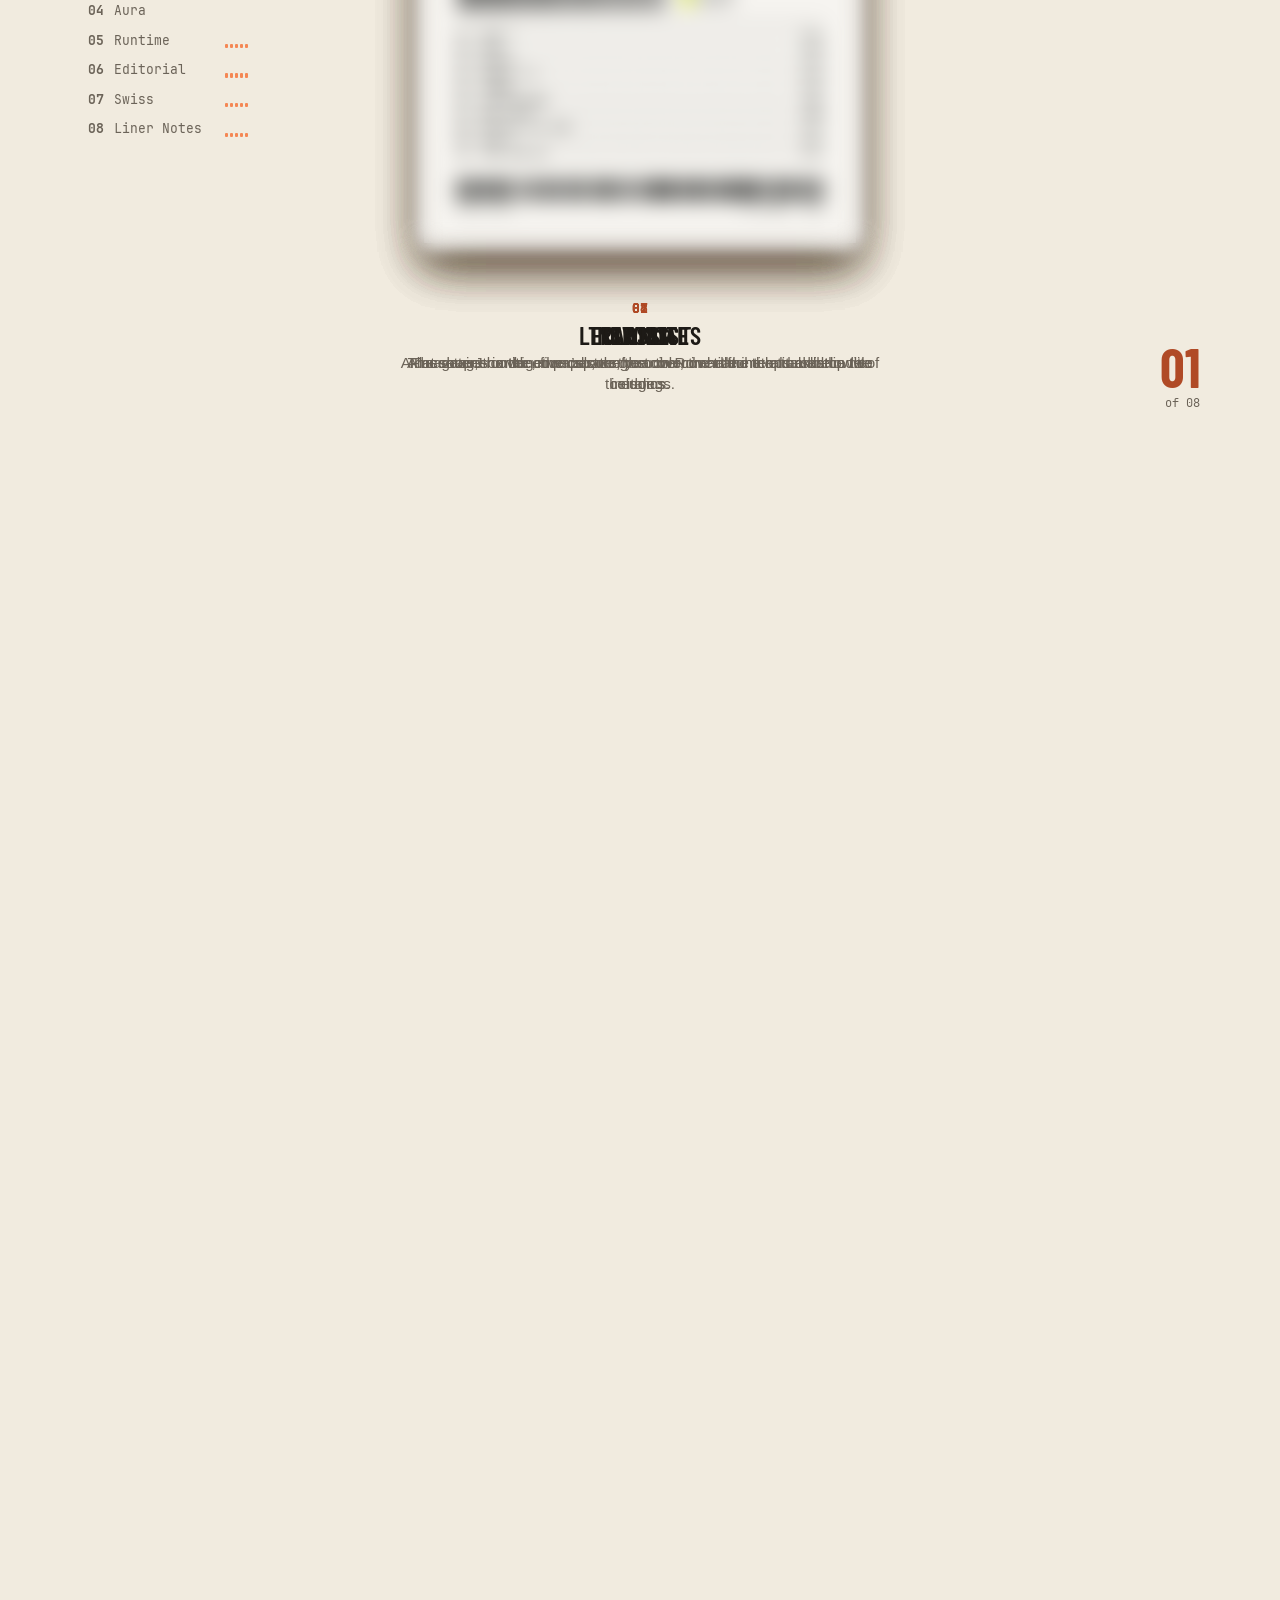
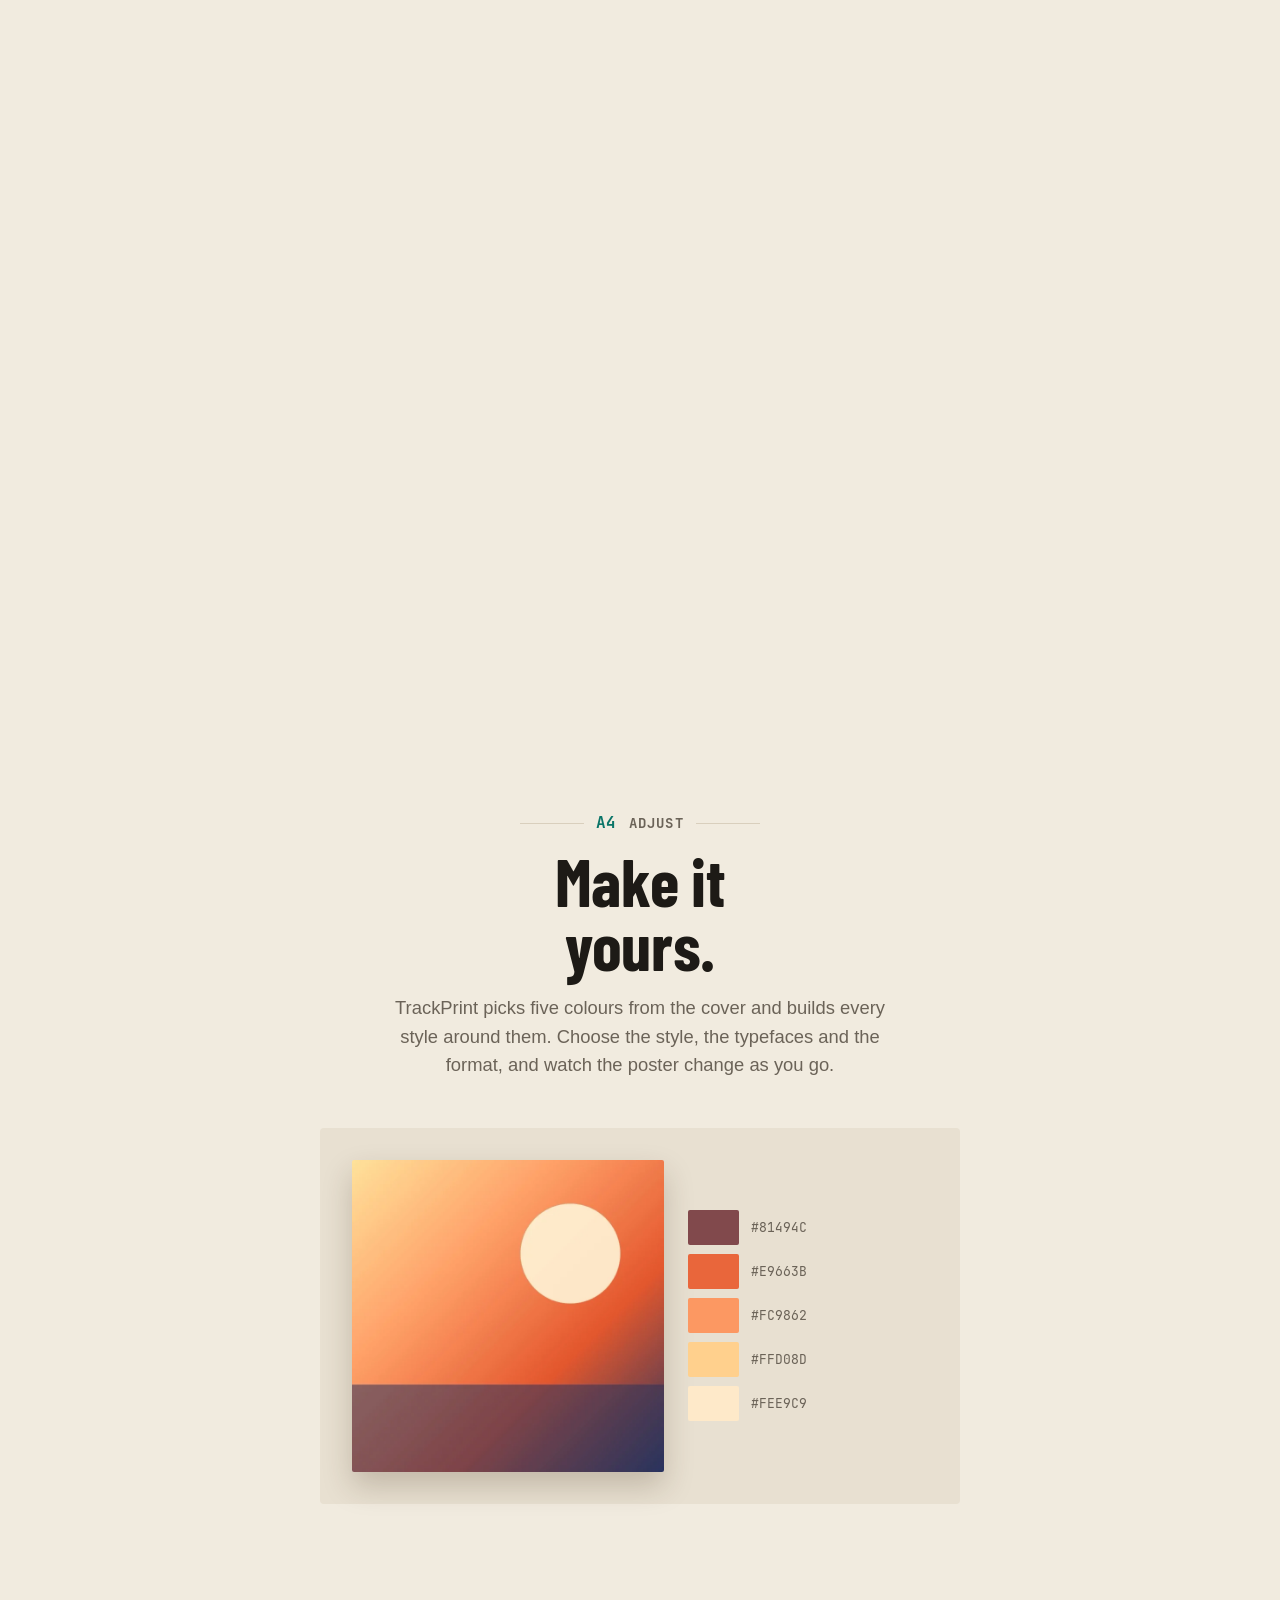
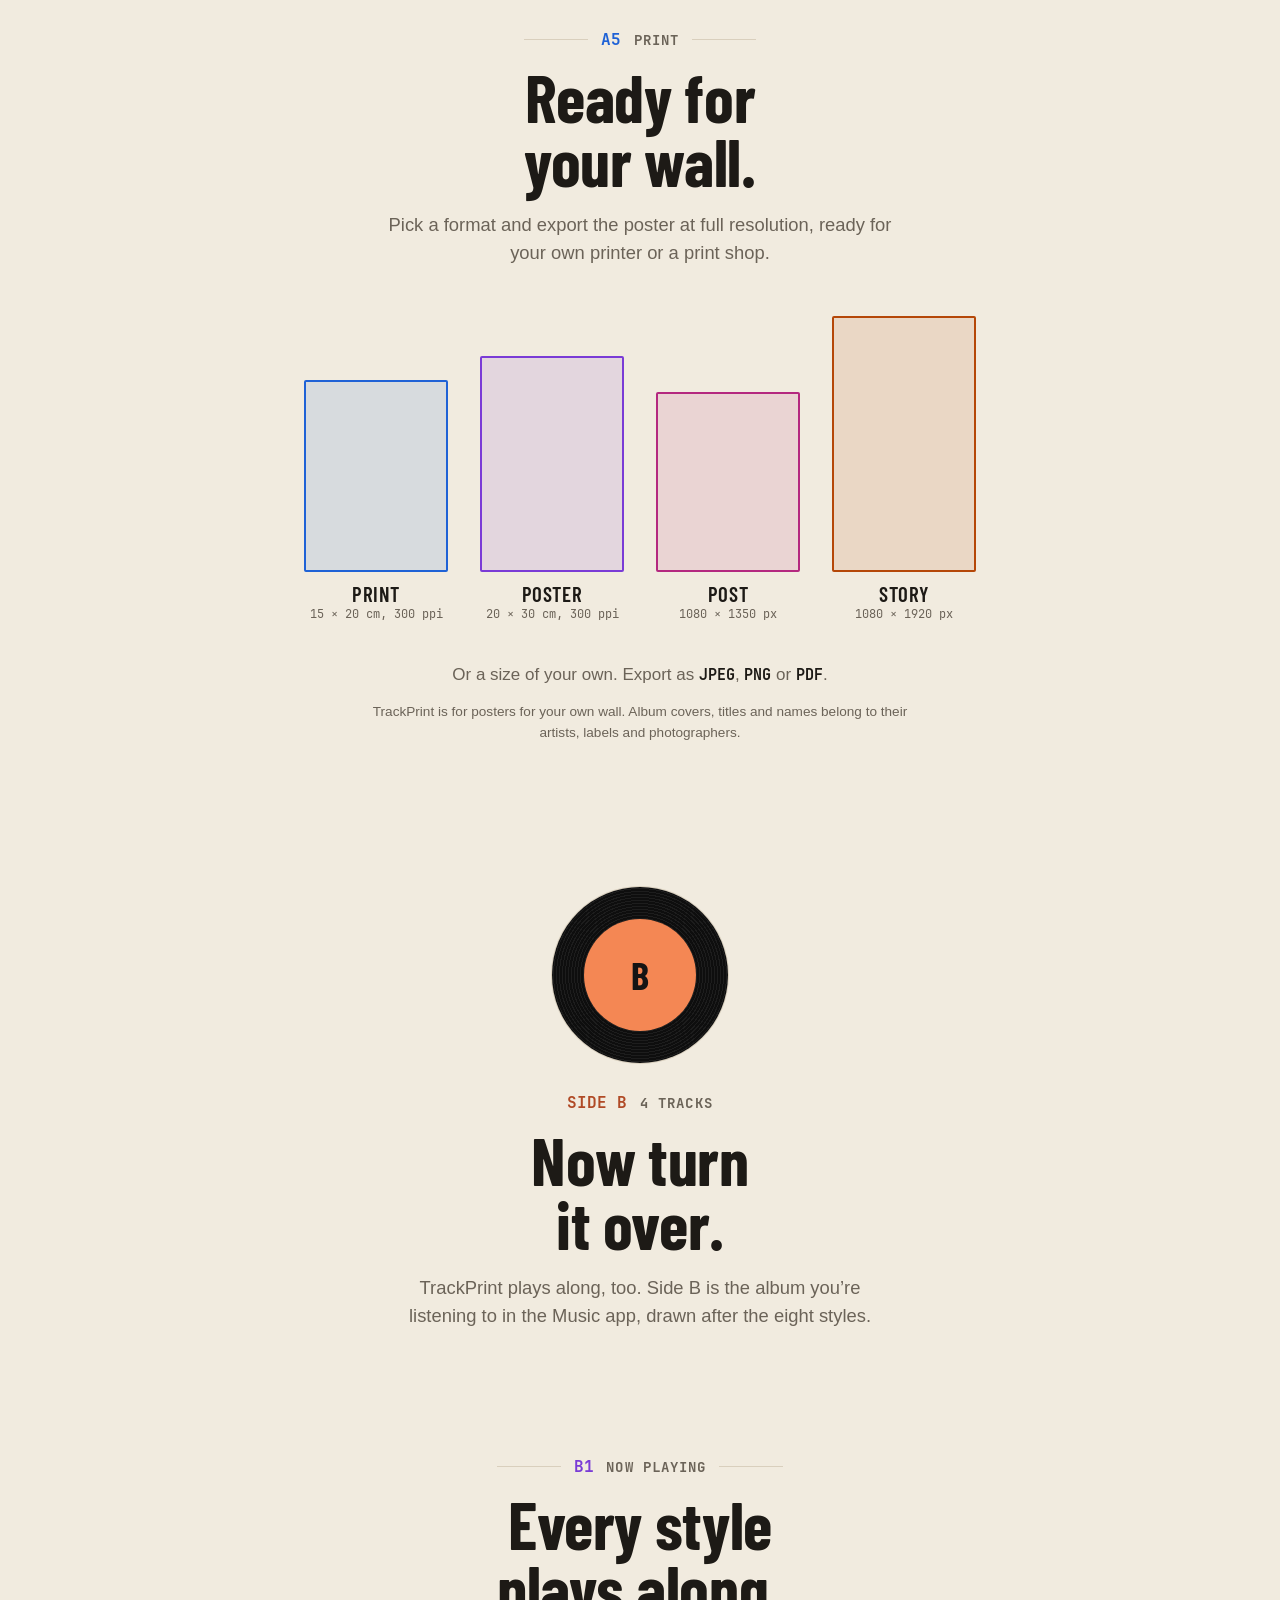
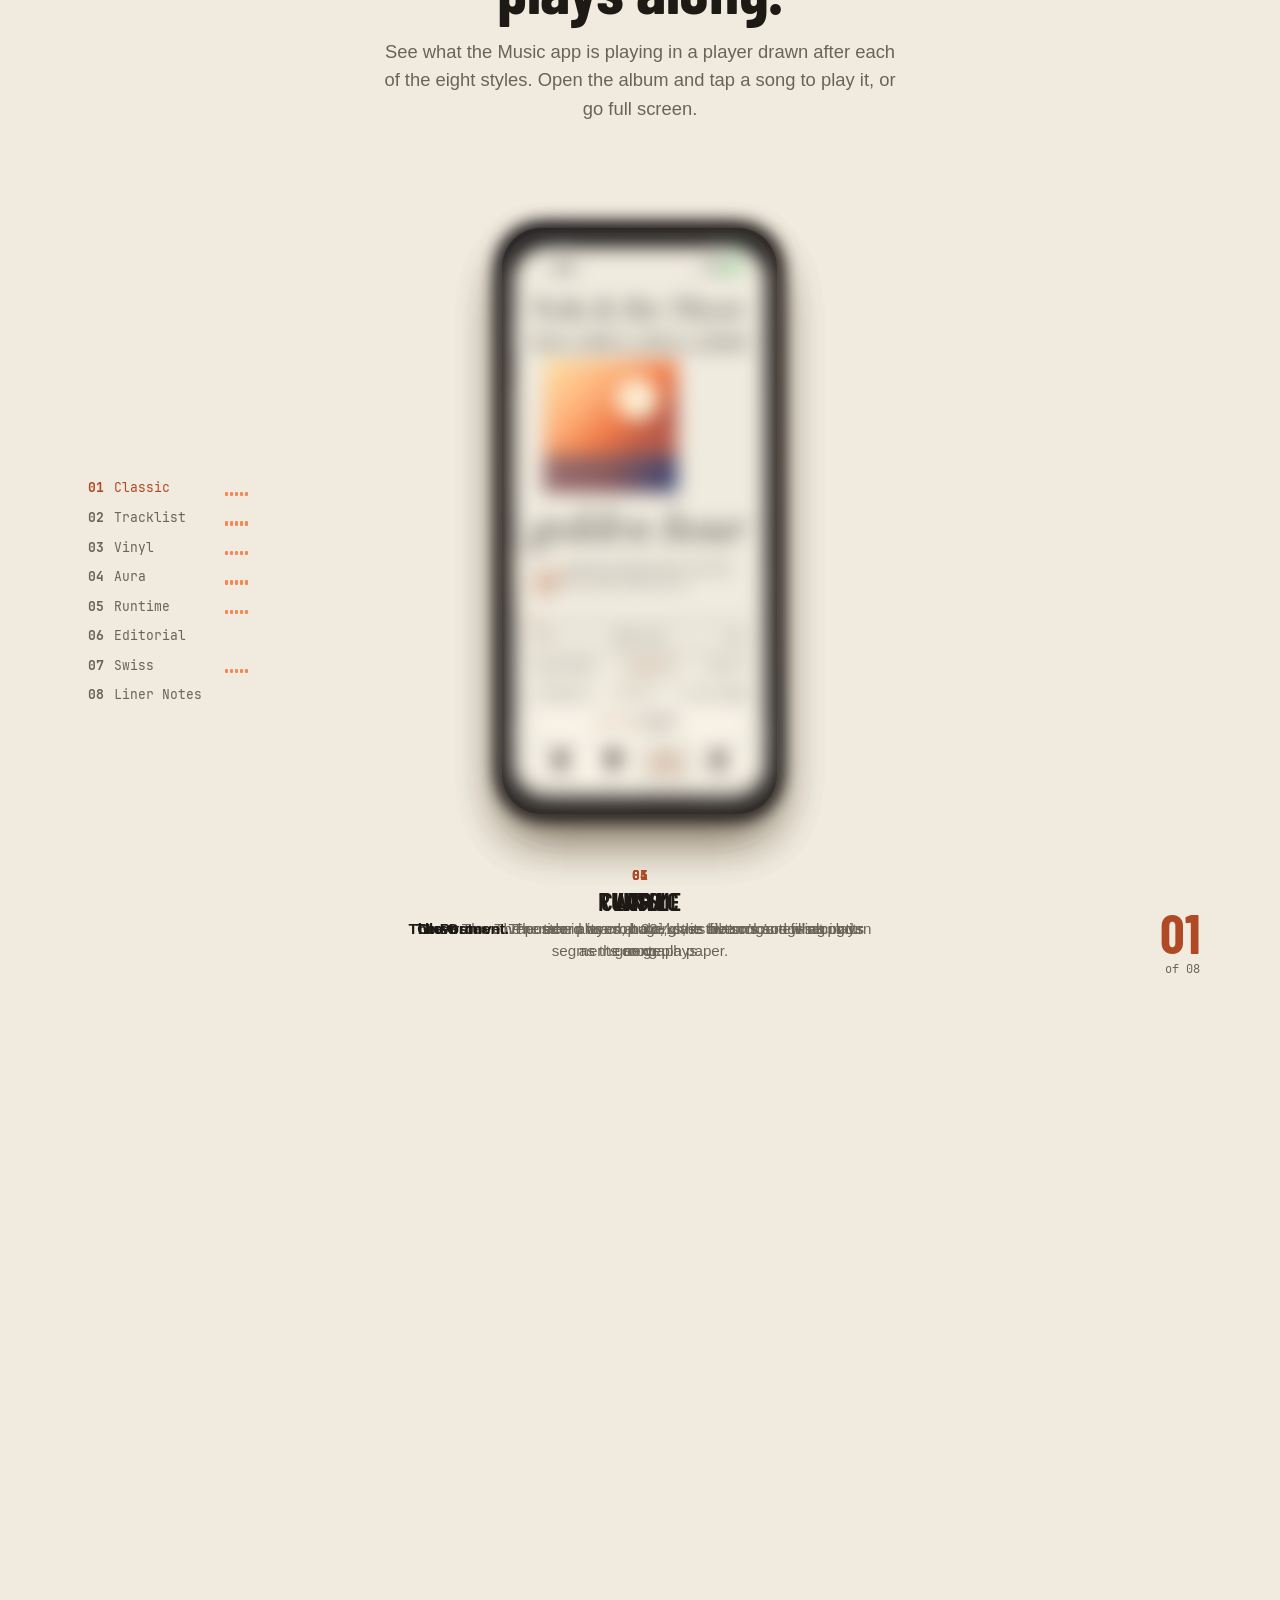
==== commit e3e71d23: "[#] switch the top bar between side A and side B" ====
--- a/index.html
+++ b/index.html
@@ -16,15 +16,23 @@
 <link rel="stylesheet" href="style.css">
 </head>
 <body>
-<nav class="topbar" aria-label="Main">
+<nav class="topbar" aria-label="Main" data-side="a">
 <div class="wrap">
 <a class="brand" href="./"><img src="favicon.png" width="26" height="26" alt=""><span>TrackPrint</span></a>
+<div class="sides" aria-label="Sides">
+<a href="#welcome" data-to="a" aria-current="true"><span class="t">Side </span>A</a>
+<a href="#side-b" data-to="b"><span class="t">Side </span>B</a>
+</div>
 <ol class="tracks">
-<li><a href="#welcome" style="--c: var(--accent-text)"><b>A1</b><span class="t">Welcome</span></a></li>
-<li><a href="#find" style="--c: var(--pink)"><b>A2</b><span class="t">Find</span></a></li>
-<li><a href="#styles" style="--c: var(--orange)"><b>A3</b><span class="t">Styles</span></a></li>
-<li><a href="#adjust" style="--c: var(--teal)"><b>A4</b><span class="t">Adjust</span></a></li>
-<li><a href="#print" style="--c: var(--blue)"><b>A5</b><span class="t">Print</span></a></li>
+<li data-side="a"><a href="#welcome" style="--c: var(--accent-text)"><b>A1</b><span class="t">Welcome</span></a></li>
+<li data-side="a"><a href="#find" style="--c: var(--pink)"><b>A2</b><span class="t">Find</span></a></li>
+<li data-side="a"><a href="#styles" style="--c: var(--orange)"><b>A3</b><span class="t">Styles</span></a></li>
+<li data-side="a"><a href="#adjust" style="--c: var(--teal)"><b>A4</b><span class="t">Adjust</span></a></li>
+<li data-side="a"><a href="#print" style="--c: var(--blue)"><b>A5</b><span class="t">Print</span></a></li>
+<li data-side="b"><a href="#now-playing" style="--c: var(--purple)"><b>B1</b><span class="t">Now Playing</span></a></li>
+<li data-side="b"><a href="#lock-screen" style="--c: var(--green)"><b>B2</b><span class="t">Lock Screen</span></a></li>
+<li data-side="b"><a href="#mini-player" style="--c: var(--orange)"><b>B3</b><span class="t">Mini Player</span></a></li>
+<li data-side="b"><a href="#notch" style="--c: var(--teal)"><b>B4</b><span class="t">Notch</span></a></li>
 </ol>
 <a class="support-link" href="support.html">Support</a>
 </div>
@@ -372,20 +380,36 @@
 window.addEventListener('resize', showProgress);
 showProgress();
 
-// The track being read is marked in the top bar.
+// The track being read is marked in the top bar, and the bar turns to the
+// side it is on: past A5 the record has turned over to side B.
+const topbar = document.querySelector('.topbar');
 const trackLinks = [...document.querySelectorAll('.tracks a')];
+const sideLinks = [...document.querySelectorAll('.sides a')];
+const SIDE_A = ['welcome', 'find', 'styles', 'adjust', 'print'];
+const SIDE_B = ['side-b', 'now-playing', 'lock-screen', 'mini-player', 'notch'];
+
+function turnTo(side) {
+    topbar.dataset.side = side;
+    for (const link of sideLinks) {
+        link.toggleAttribute('aria-current', link.dataset.to === side);
+    }
+}
+
 if ('IntersectionObserver' in window) {
+    // What follows side B (the list of extras, the closing) stays on side B.
+    const sections = [...SIDE_A, ...SIDE_B].map((id) => document.getElementById(id))
+        .concat([...document.querySelectorAll('.more, .closing')]);
     const observer = new IntersectionObserver((entries) => {
         for (const entry of entries) {
             if (entry.isIntersecting) {
+                turnTo(SIDE_A.includes(entry.target.id) ? 'a' : 'b');
                 for (const link of trackLinks) {
                     link.toggleAttribute('aria-current', link.hash === '#' + entry.target.id);
                 }
             }
         }
     }, { rootMargin: '-40% 0px -55% 0px' });
-    for (const link of trackLinks) {
-        const section = document.getElementById(link.hash.slice(1));
+    for (const section of sections) {
         if (section) observer.observe(section);
     }
 }
--- a/style.css
+++ b/style.css
@@ -186,6 +186,41 @@
     font: 400 0.8rem/1 var(--mono);
 }
 
+/* The side switch: A or B, the side being read filled. The tracks list
+   only that side's. */
+
+.sides {
+    display: flex;
+    flex: none;
+    padding: 2px;
+    border: 1px solid var(--groove);
+    border-radius: 999px;
+    font: 700 0.72rem/1 var(--mono);
+    letter-spacing: 0.06em;
+    text-transform: uppercase;
+}
+
+.sides a {
+    padding: 0.35rem 0.6rem;
+    border-radius: 999px;
+    color: var(--muted);
+    text-decoration: none;
+}
+
+.sides a:hover {
+    color: var(--text);
+}
+
+.sides a[aria-current] {
+    background: var(--accent);
+    color: var(--on-accent);
+}
+
+.topbar[data-side="a"] .tracks [data-side="b"],
+.topbar[data-side="b"] .tracks [data-side="a"] {
+    display: none;
+}
+
 .tracks a {
     display: flex;
     gap: 0.4rem;
@@ -1415,7 +1450,8 @@
         gap: 0.9rem;
     }
 
-    .tracks .t {
+    .tracks .t,
+    .sides .t {
         position: absolute;
         width: 1px;
         height: 1px;
@@ -1543,6 +1579,15 @@
 @media (max-width: 420px) {
     .topbar .wrap {
         gap: 0.75rem;
+    }
+
+    .brand span {
+        position: absolute;
+        width: 1px;
+        height: 1px;
+        overflow: hidden;
+        clip: rect(0 0 0 0);
+        white-space: nowrap;
     }
 
     .tracks {
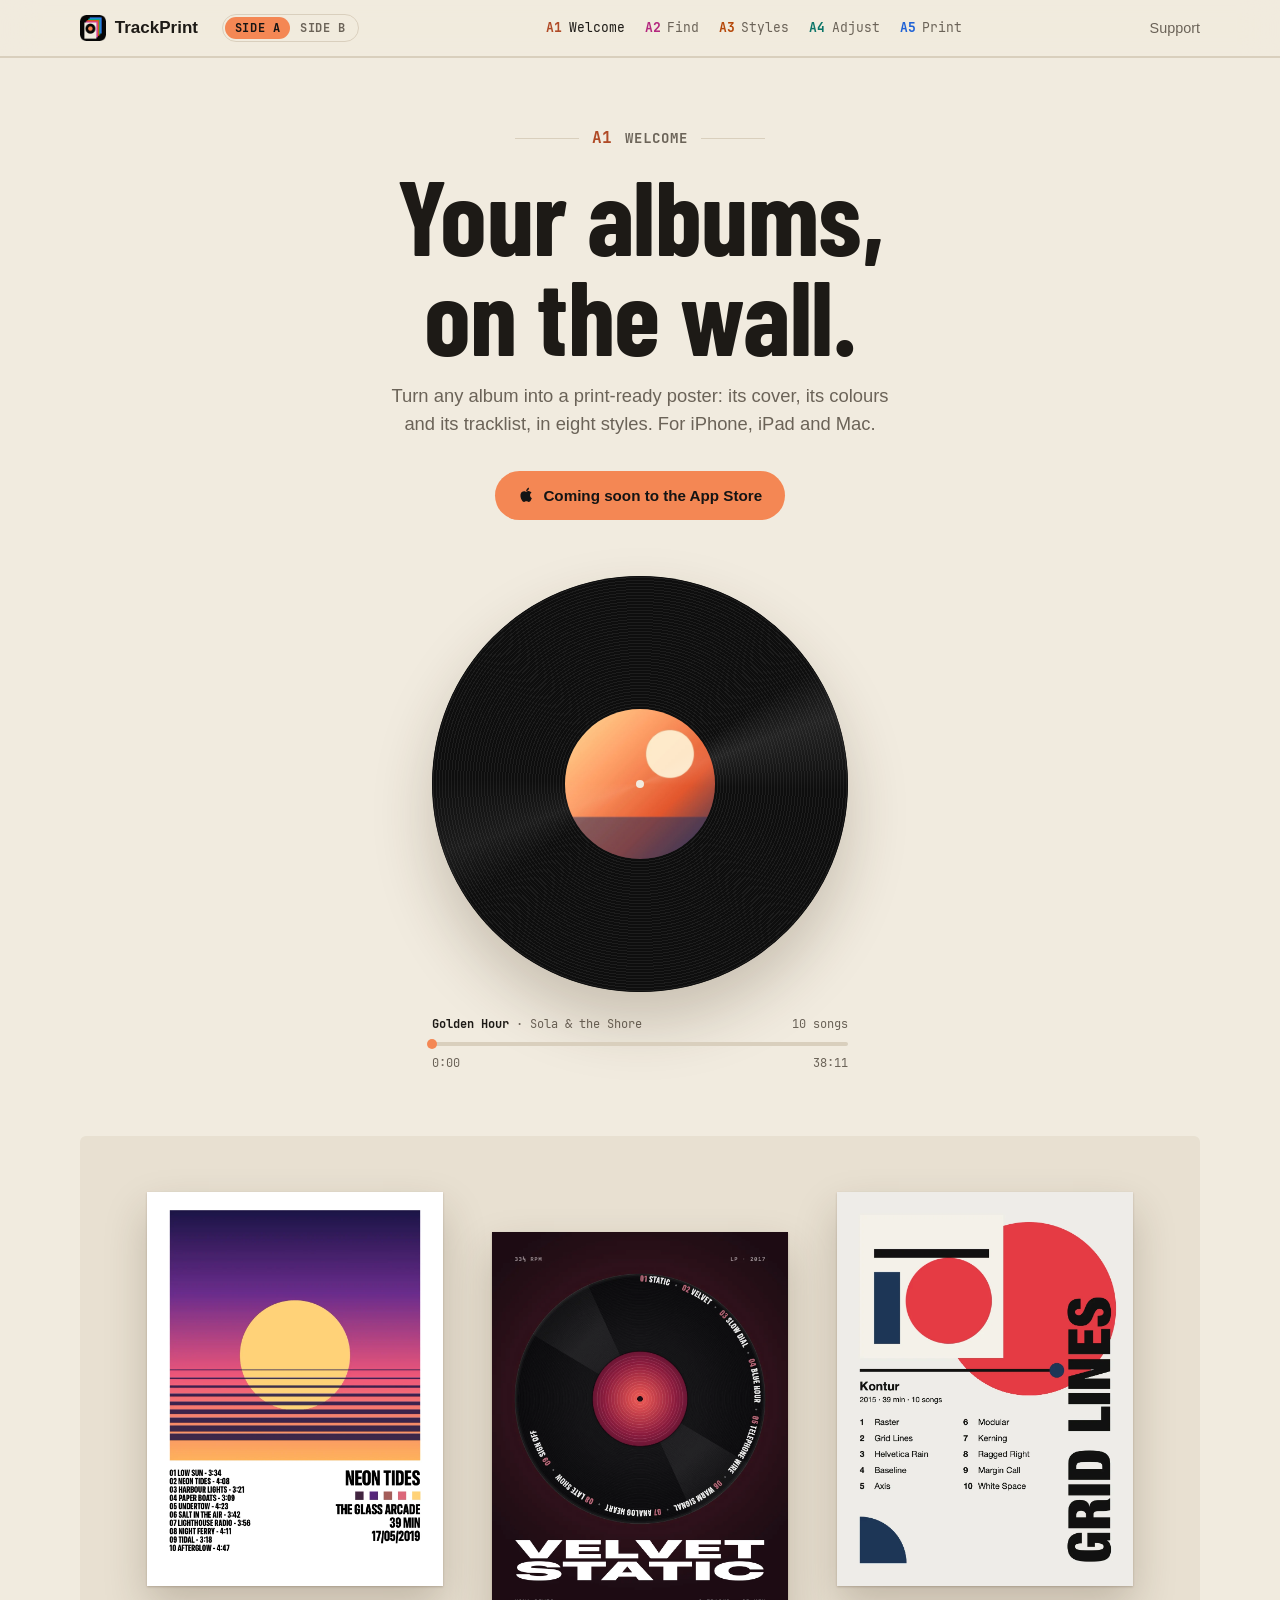
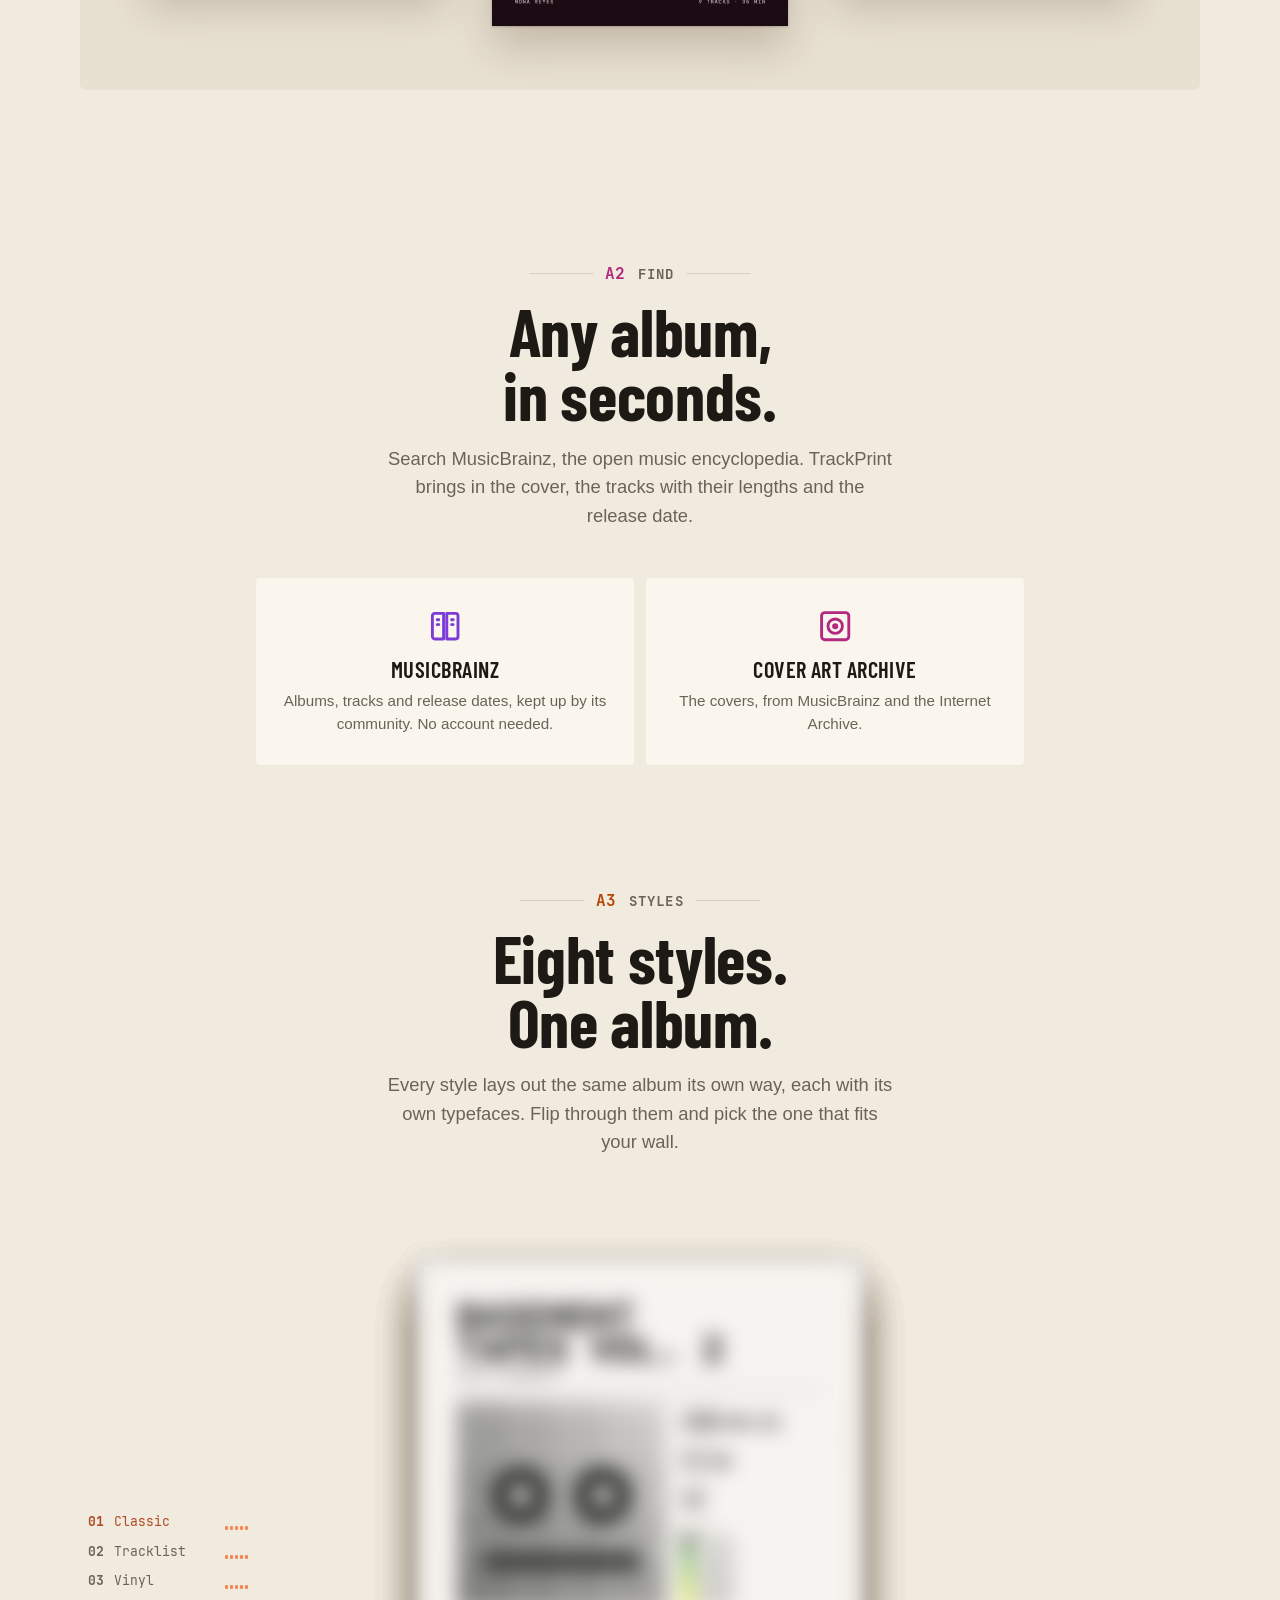
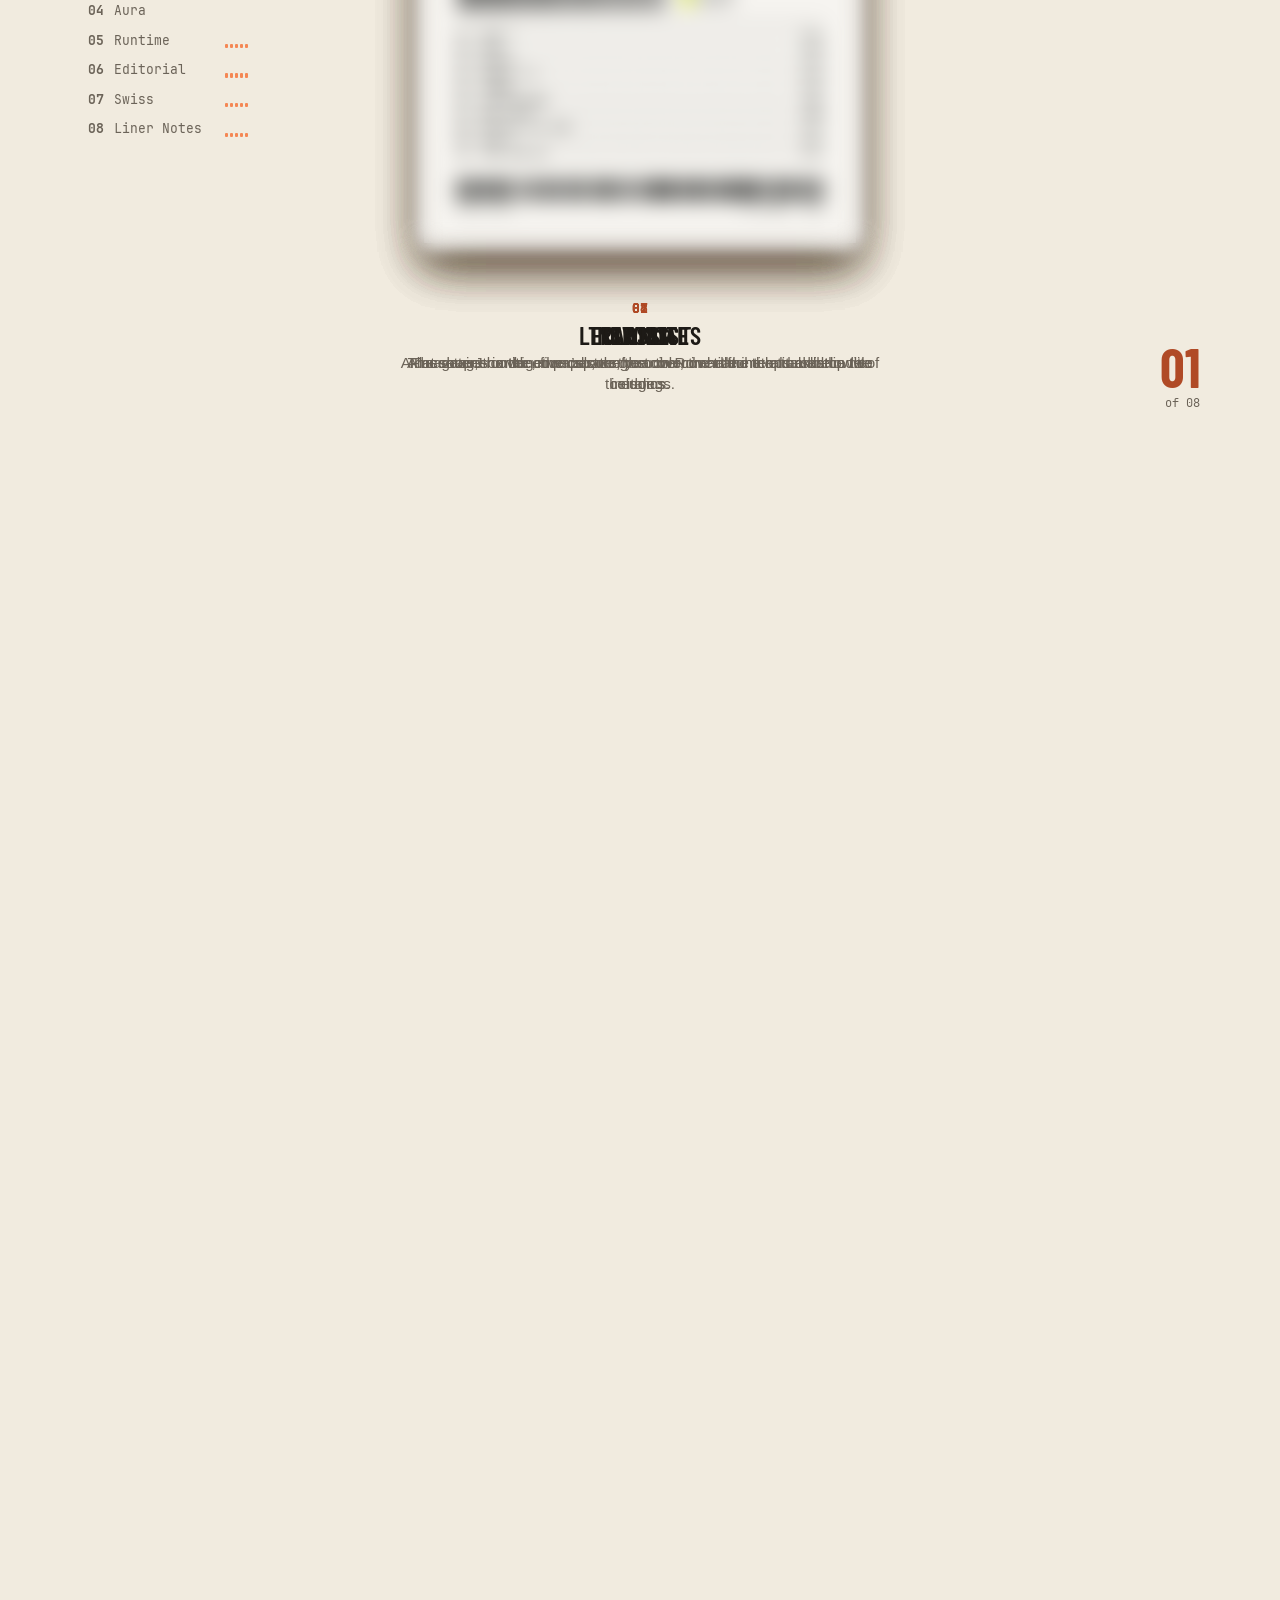
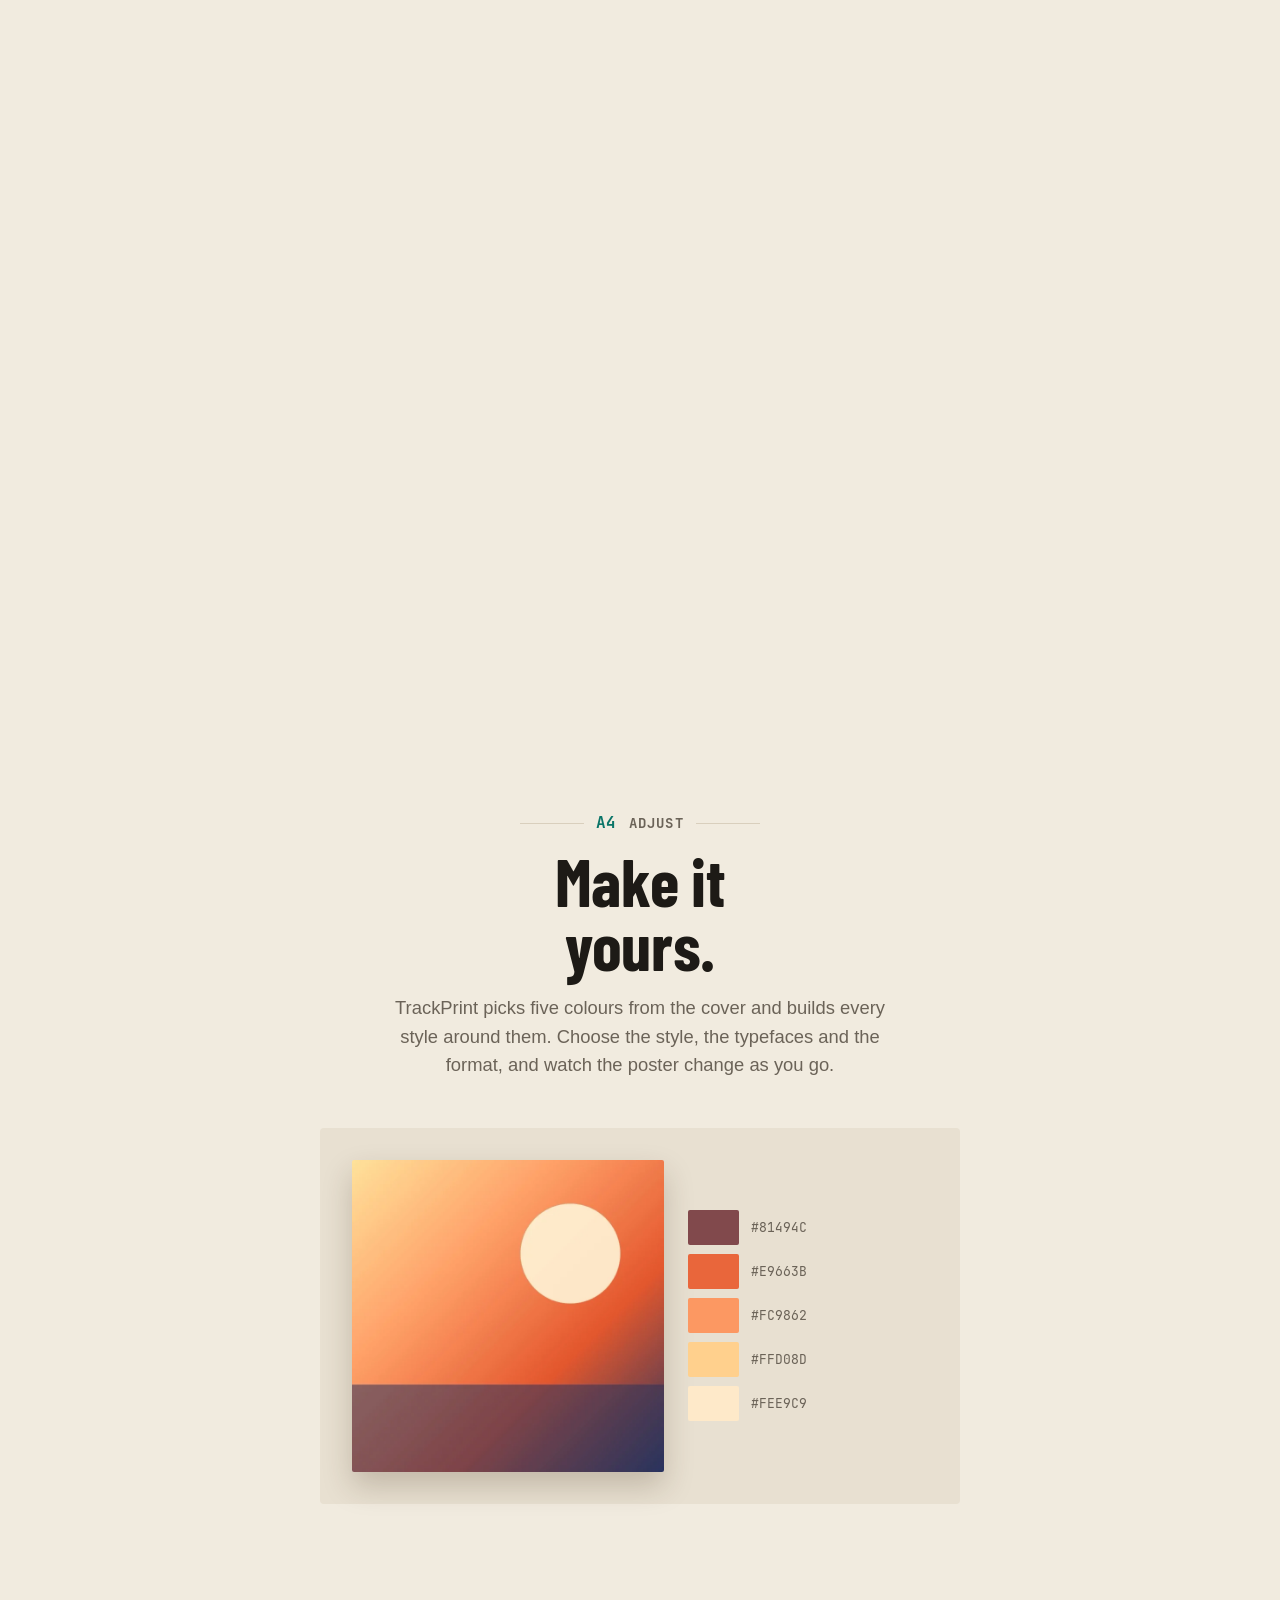
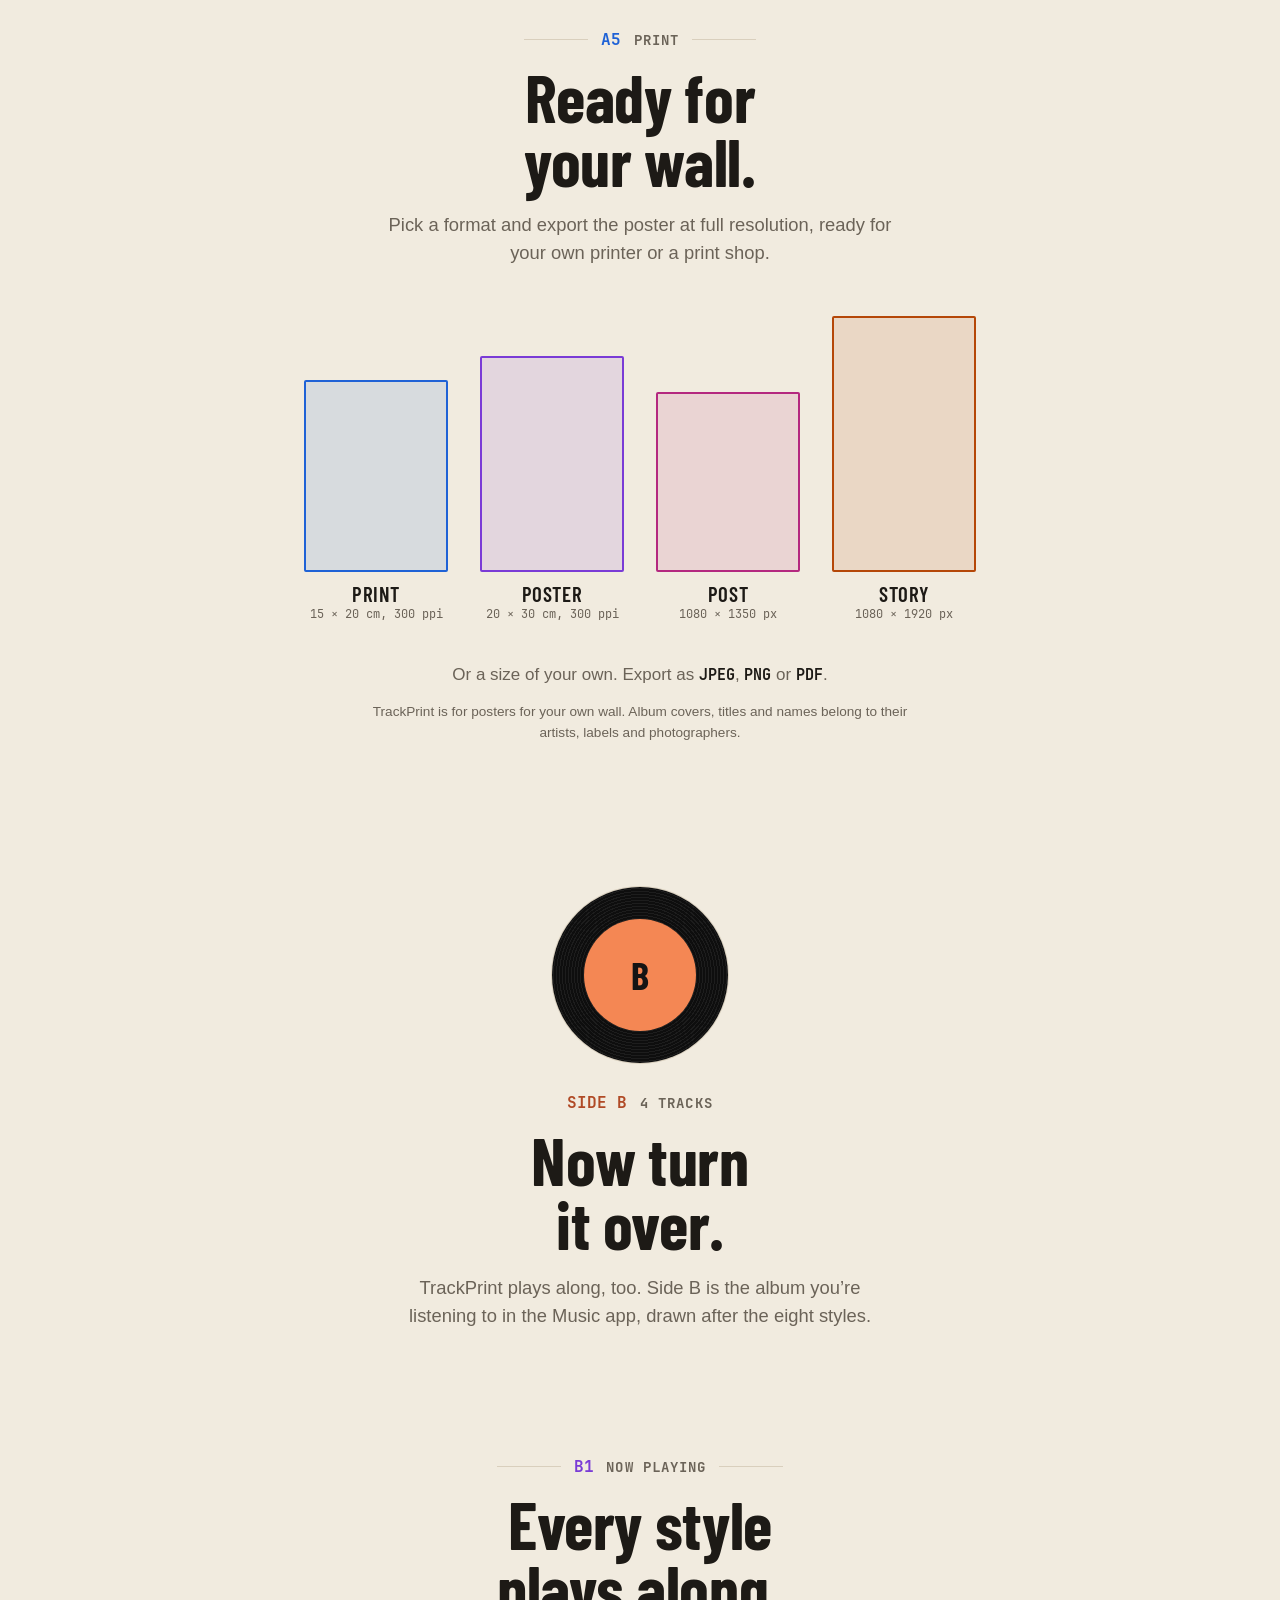
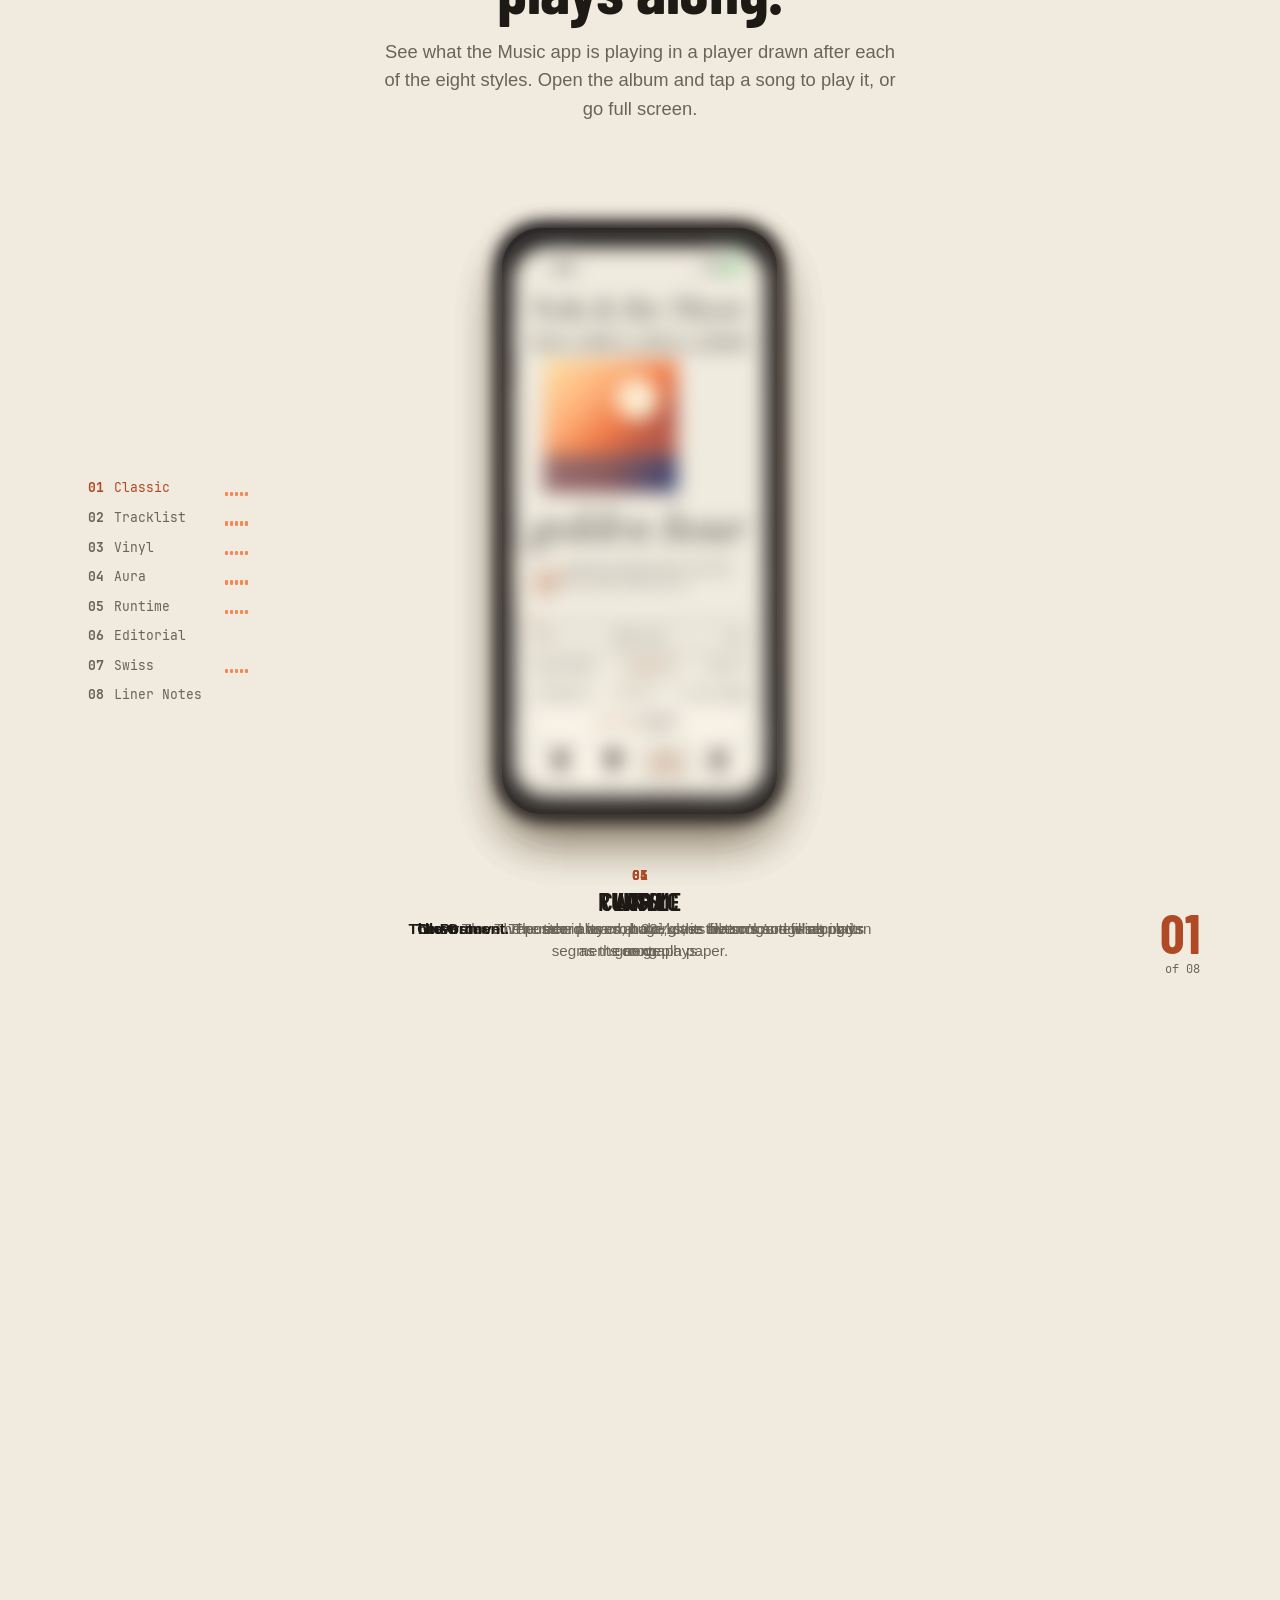
==== commit 3ce69d26: "[+] serve the site at trackprint.mateoarenas.dev" ====
--- a/index.html
+++ b/index.html
@@ -9,7 +9,7 @@
 <meta name="theme-color" content="#0e0e0e" media="(prefers-color-scheme: dark)">
 <meta property="og:title" content="TrackPrint – Album Posters">
 <meta property="og:description" content="Your favourite albums, on your wall. For iPhone, iPad and Mac.">
-<meta property="og:image" content="https://trackprint-music-posters.github.io/trackprint-webpage/images/og-image.jpg">
+<meta property="og:image" content="https://trackprint.mateoarenas.dev/images/og-image.jpg">
 <meta name="twitter:card" content="summary_large_image">
 <link rel="icon" type="image/png" href="favicon.png">
 <link rel="apple-touch-icon" href="apple-touch-icon.png">
@@ -332,7 +332,15 @@
 <li><svg viewBox="0 0 24 24" aria-hidden="true"><path d="M5 19 10 5h1l5 14M7 14h7M17 9h3M18.5 7.5v3"/></svg>20 typefaces</li>
 <li><svg viewBox="0 0 24 24" aria-hidden="true"><rect x="2.5" y="5" width="13" height="10" rx="2"/><rect x="15" y="9" width="6.5" height="11" rx="1.5"/></svg>Mac, iPhone and iPad</li>
 <li><svg viewBox="0 0 24 24" aria-hidden="true"><path d="M4 6h16M4 12h10M4 18h6"/><path d="m17 15 3 3-3 3"/></svg>Sort your library</li>
+<li><svg viewBox="0 0 24 24" aria-hidden="true"><circle cx="10.5" cy="10.5" r="6"/><path d="m15 15 5 5"/></svg>Filter and search</li>
 <li><svg viewBox="0 0 24 24" aria-hidden="true"><rect x="5" y="3.5" width="14" height="17" rx="2"/><path d="M8.5 8h7M8.5 12h7M8.5 16h4"/></svg>Edit any poster later</li>
+<li><svg viewBox="0 0 24 24" aria-hidden="true"><rect x="8" y="3.5" width="12" height="15" rx="2"/><path d="M5 7v11.5A2.5 2.5 0 0 0 7.5 21H16"/></svg>Edit many at once</li>
+<li><svg viewBox="0 0 24 24" aria-hidden="true"><path d="M12 15V4m0 0L8 8m4-4 4 4"/><path d="M4 14v4a2 2 0 0 0 2 2h12a2 2 0 0 0 2-2v-4"/></svg>Export many at once</li>
+<li style="--c: var(--pink)"><svg viewBox="0 0 24 24" aria-hidden="true"><rect x="3.5" y="5" width="17" height="14" rx="2"/><circle cx="9" cy="10" r="1.5"/><path d="m4 17 5-5 4 4 2.5-2.5L20 18"/></svg>Your own photo</li>
+<li><svg viewBox="0 0 24 24" aria-hidden="true"><path d="M4 20h4L19 9l-4-4L4 16z"/><path d="m13.5 6.5 4 4"/></svg>Fill in an album by hand</li>
+<li><svg viewBox="0 0 24 24" aria-hidden="true"><path d="M3.5 12.5V4.5a1 1 0 0 1 1-1h8l8 8-9 9z"/><circle cx="8" cy="8" r="1.3"/></svg>Credit the label</li>
+<li style="--c: var(--teal)"><svg viewBox="0 0 24 24" aria-hidden="true"><circle cx="12" cy="12" r="8"/><path d="M12 4v16M12 8h3.5M12 12h4.5M12 16h3.5"/></svg>Four themes</li>
+<li style="--c: var(--orange)"><svg viewBox="0 0 24 24" aria-hidden="true"><path d="M8 5v14l11-7z"/></svg>A guided first poster</li>
 <li><svg viewBox="0 0 24 24" aria-hidden="true"><path d="M12 3v12m0 0-4-4m4 4 4-4M4 15v3a2 2 0 0 0 2 2h12a2 2 0 0 0 2-2v-3"/></svg>Save to Photos</li>
 <li style="--c: var(--green)"><svg viewBox="0 0 24 24" aria-hidden="true"><circle cx="12" cy="8" r="4"/><path d="M4 20c1.5-3.5 4.5-5 8-5s6.5 1.5 8 5"/><path d="m3 3 18 18"/></svg>No account</li>
 <li><svg viewBox="0 0 24 24" aria-hidden="true"><path d="M12 3 5 6v5c0 4.5 3 8.5 7 10 4-1.5 7-5.5 7-10V6z"/><path d="m9 12 2 2 4-4"/></svg>No tracking</li>
